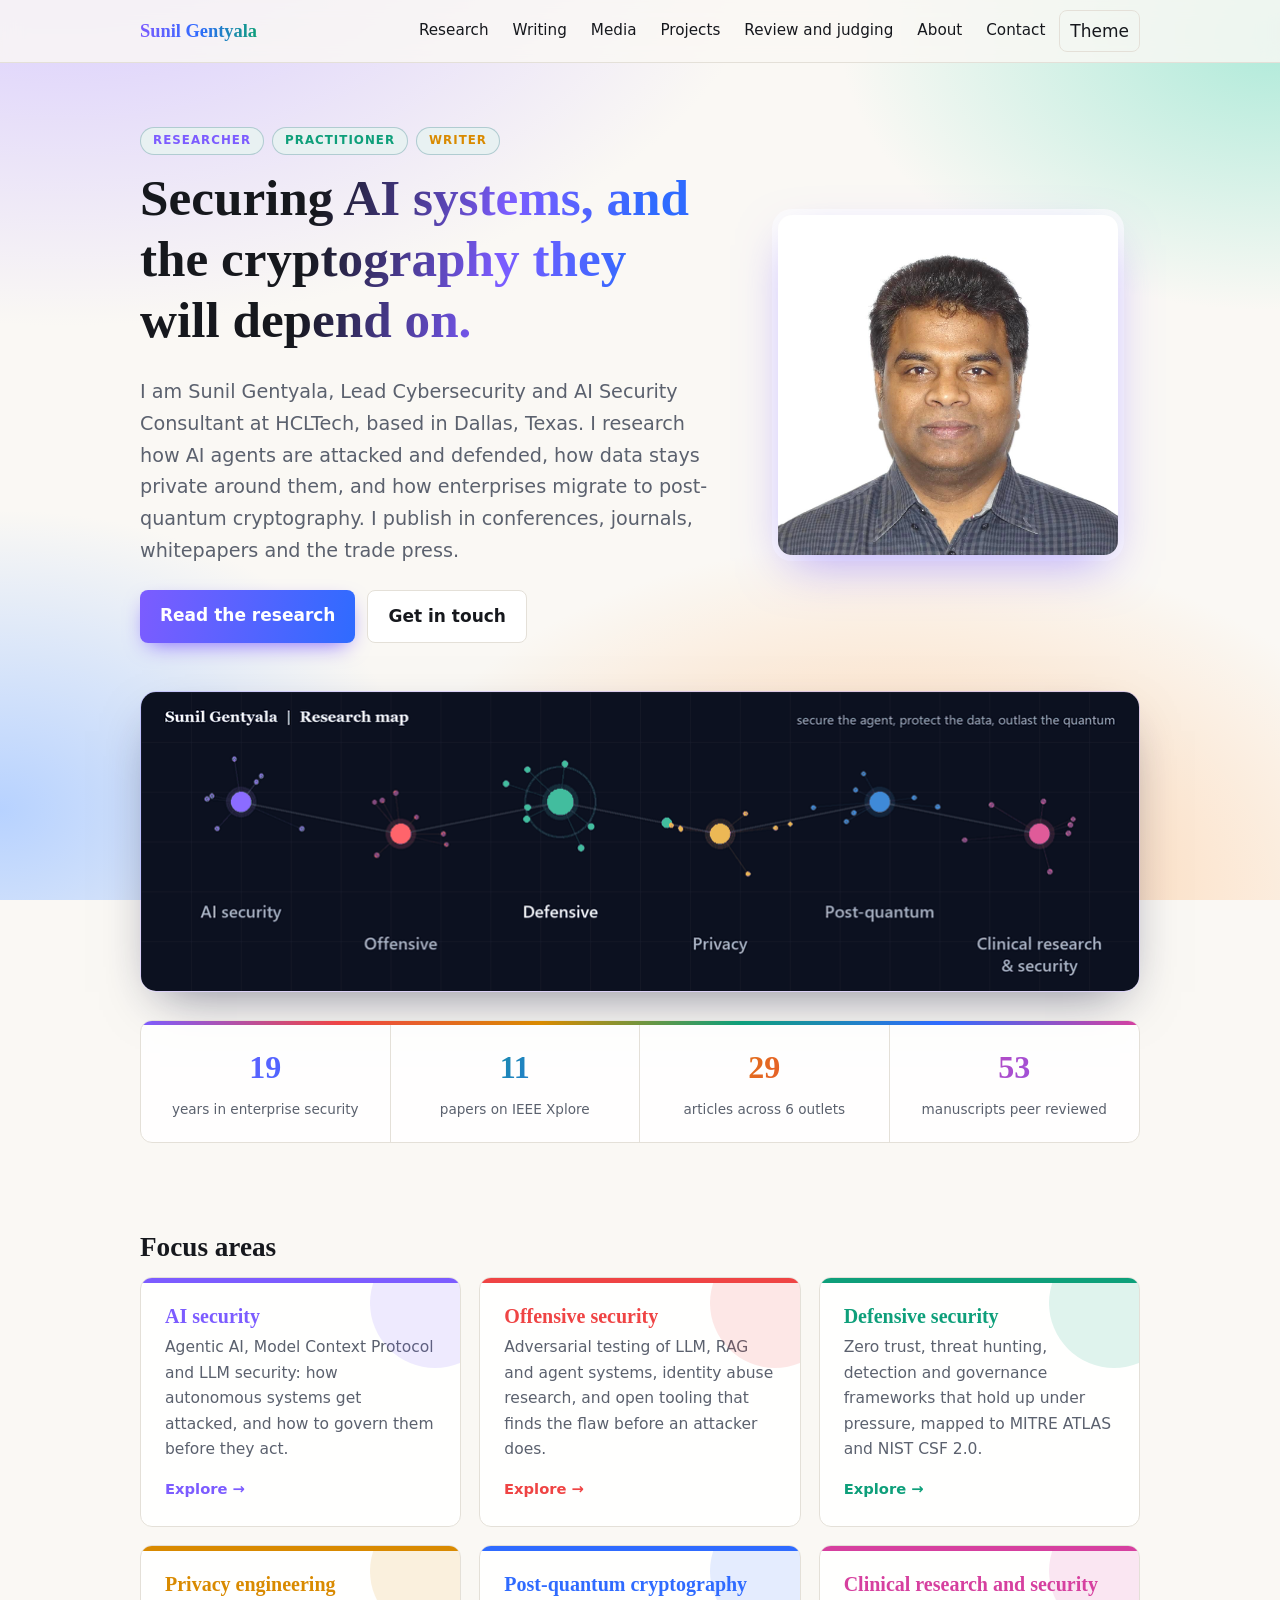
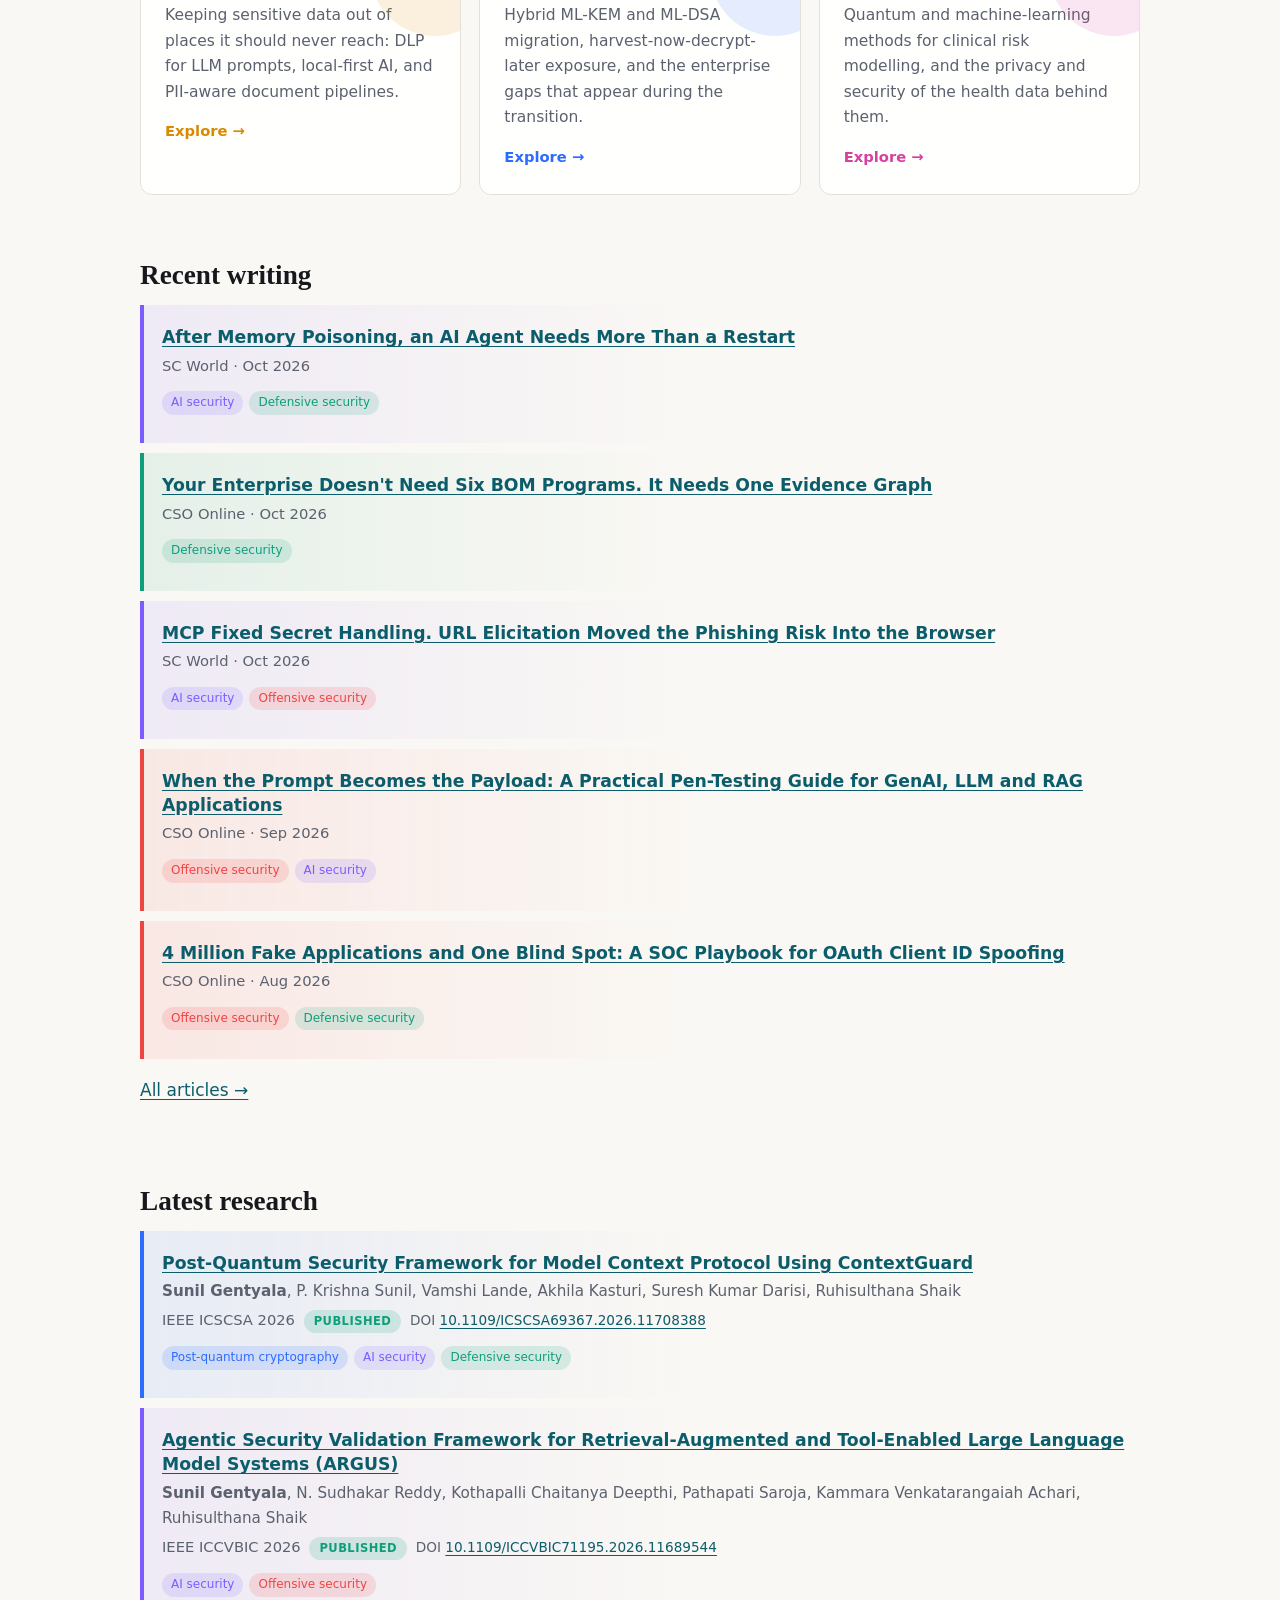
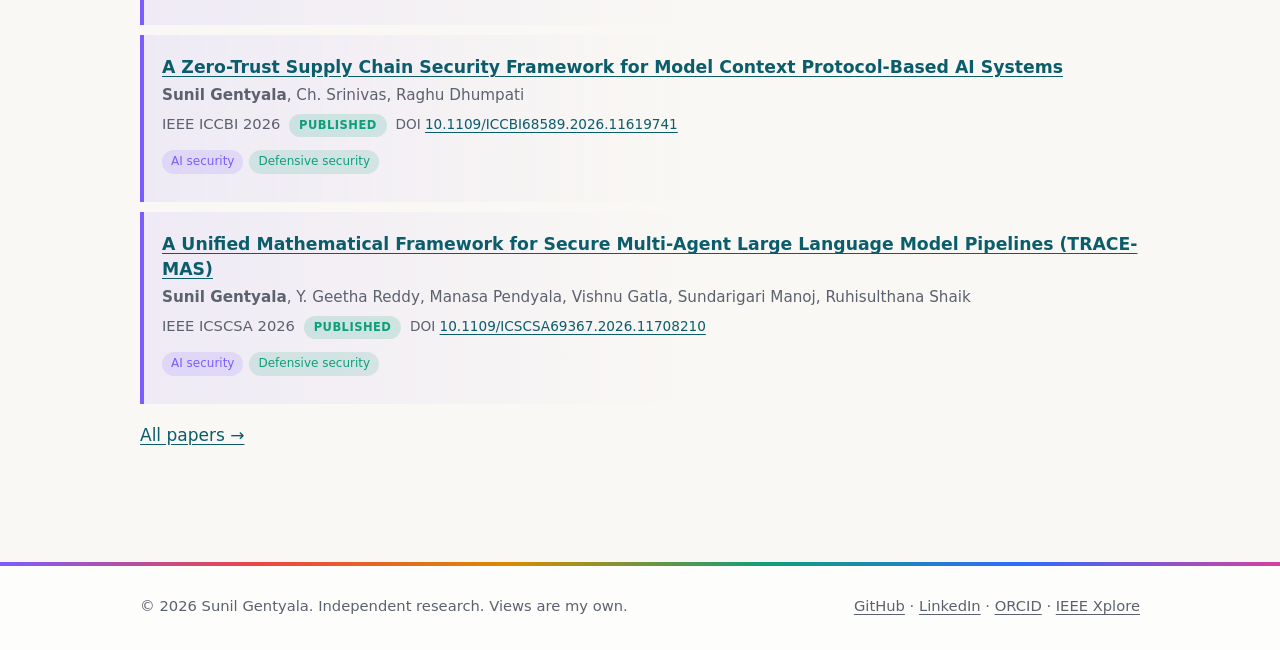
==== index.html @ 2431f979 "Add SC World memory poisoning article and CyberSecurity Institute citation" ====
<!doctype html>
<html lang="en"><head><meta charset="utf-8"><meta name="viewport" content="width=device-width,initial-scale=1">
<title>Sunil Gentyala | AI security, post-quantum cryptography, privacy engineering</title><meta name="description" content="Sunil Gentyala: AI security, offensive and defensive security, privacy engineering, post-quantum cryptography and clinical research security. Papers, whitepapers and articles.">
<link rel="canonical" href="https://sunilgentyala.com/">
<meta property="og:title" content="Sunil Gentyala | AI security, post-quantum cryptography, privacy engineering"><meta property="og:description" content="Sunil Gentyala: AI security, offensive and defensive security, privacy engineering, post-quantum cryptography and clinical research security. Papers, whitepapers and articles."><meta property="og:type" content="website"><meta property="og:url" content="https://sunilgentyala.com/"><meta property="og:image" content="https://sunilgentyala.com/assets/profile.jpg">
<link rel="icon" href="assets/favicon.ico"><link rel="icon" type="image/png" sizes="32x32" href="assets/favicon-32x32.png"><link rel="apple-touch-icon" href="assets/apple-touch-icon.png">
<link rel="stylesheet" href="assets/site.css?v=439e829a"><script type="application/ld+json">{"@context": "https://schema.org", "@type": "Person", "name": "Sunil Gentyala", "url": "https://sunilgentyala.com", "jobTitle": "Lead Cybersecurity and AI Security Consultant", "worksFor": {"@type": "Organization", "name": "HCLTech"}, "sameAs": ["https://github.com/sunilgentyala", "https://www.linkedin.com/in/sunil-gentyala/", "https://orcid.org/0009-0005-2642-3479", "https://ieeexplore.ieee.org/author/445793536496057"], "knowsAbout": ["AI security", "Offensive security", "Defensive security", "Privacy engineering", "Post-quantum cryptography", "Clinical research and security"]}</script></head>
<body><a class="skip" href="#main">Skip to content</a>
<header class="site"><div class="wrap"><a class="brand" href="index.html">Sunil Gentyala</a>
<nav aria-label="Primary"><ul><li><a href="research.html">Research</a></li><li><a href="writing.html">Writing</a></li><li><a href="media.html">Media</a></li><li><a href="projects.html">Projects</a></li><li><a href="service.html">Review and judging</a></li><li><a href="about.html">About</a></li><li><a href="contact.html">Contact</a></li><li><button id="theme" class="theme" aria-label="Toggle dark mode">Theme</button></li></ul></nav></div></header>
<main id="main"><section class="hero"><div class="wrap"><div>
<p class="eyebrow"><span>Researcher</span><span>Practitioner</span><span>Writer</span></p>
<h1>Securing AI systems, and the cryptography they will depend on.</h1>
<p class="lead">I am Sunil Gentyala, Lead Cybersecurity and AI Security Consultant at HCLTech, based in Dallas, Texas. I research how AI agents are attacked and defended, how data stays private around them, and how enterprises migrate to post-quantum cryptography. I publish in conferences, journals, whitepapers and the trade press.</p>
<div class="btns"><a class="btn" href="research.html">Read the research</a><a class="btn alt" href="contact.html">Get in touch</a></div>
</div><img src="assets/profile.jpg" alt="Portrait of Sunil Gentyala" width="340" height="340"></div></section>
<div class="wrap"><figure class="banner"><img src="assets/network.gif?v=320735b2" alt="Animated map of six focus areas: AI security, offensive, defensive, privacy, post-quantum and clinical" width="1000" height="300"></figure><div class="stats">
<div><b>19</b><span>years in enterprise security</span></div>
<div><b>11</b><span>papers on IEEE Xplore</span></div>
<div><b>29</b><span>articles across 6 outlets</span></div>
<div><b>53</b><span>manuscripts peer reviewed</span></div></div>
<section class="block"><h2>Focus areas</h2><ul class="grid"><li><a class="area a-ai" href="ai-security.html"><h3>AI security</h3><p>Agentic AI, Model Context Protocol and LLM security: how autonomous systems get attacked, and how to govern them before they act.</p><span class="more">Explore &rarr;</span></a></li><li><a class="area a-off" href="offensive-security.html"><h3>Offensive security</h3><p>Adversarial testing of LLM, RAG and agent systems, identity abuse research, and open tooling that finds the flaw before an attacker does.</p><span class="more">Explore &rarr;</span></a></li><li><a class="area a-def" href="defensive-security.html"><h3>Defensive security</h3><p>Zero trust, threat hunting, detection and governance frameworks that hold up under pressure, mapped to MITRE ATLAS and NIST CSF 2.0.</p><span class="more">Explore &rarr;</span></a></li><li><a class="area a-priv" href="privacy-engineering.html"><h3>Privacy engineering</h3><p>Keeping sensitive data out of places it should never reach: DLP for LLM prompts, local-first AI, and PII-aware document pipelines.</p><span class="more">Explore &rarr;</span></a></li><li><a class="area a-pqc" href="post-quantum-cryptography.html"><h3>Post-quantum cryptography</h3><p>Hybrid ML-KEM and ML-DSA migration, harvest-now-decrypt-later exposure, and the enterprise gaps that appear during the transition.</p><span class="more">Explore &rarr;</span></a></li><li><a class="area a-clin" href="clinical-research.html"><h3>Clinical research and security</h3><p>Quantum and machine-learning methods for clinical risk modelling, and the privacy and security of the health data behind them.</p><span class="more">Explore &rarr;</span></a></li></ul></section>
<section class="block"><h2>Recent writing</h2><ul class="list"><li class="item c-ai" data-areas="ai def"><h3><a href="https://www.scworld.com/perspective/after-memory-poisoning-an-ai-agent-needs-more-than-a-restart" rel="noopener">After Memory Poisoning, an AI Agent Needs More Than a Restart</a></h3><p class="meta">SC World &middot; Oct 2026</p><p class="tags"><span class="tag t-ai">AI security</span><span class="tag t-def">Defensive security</span></p></li><li class="item c-def" data-areas="def"><h3><a href="https://www.csoonline.com/article/4231283/your-enterprise-doesnt-need-six-bom-programs-it-needs-one-evidence-graph.html" rel="noopener">Your Enterprise Doesn&#x27;t Need Six BOM Programs. It Needs One Evidence Graph</a></h3><p class="meta">CSO Online &middot; Oct 2026</p><p class="tags"><span class="tag t-def">Defensive security</span></p></li><li class="item c-ai" data-areas="ai off"><h3><a href="https://www.scworld.com/perspective/mcp-fixed-secret-handling-url-elicitation-moved-the-phishing-risk-into-the-browser" rel="noopener">MCP Fixed Secret Handling. URL Elicitation Moved the Phishing Risk Into the Browser</a></h3><p class="meta">SC World &middot; Oct 2026</p><p class="tags"><span class="tag t-ai">AI security</span><span class="tag t-off">Offensive security</span></p></li><li class="item c-off" data-areas="off ai"><h3><a href="https://www.csoonline.com/article/4219801/when-the-prompt-becomes-the-payload-a-practical-pen-testing-guide-for-genai-llm-and-rag-applications.html" rel="noopener">When the Prompt Becomes the Payload: A Practical Pen-Testing Guide for GenAI, LLM and RAG Applications</a></h3><p class="meta">CSO Online &middot; Sep 2026</p><p class="tags"><span class="tag t-off">Offensive security</span><span class="tag t-ai">AI security</span></p></li><li class="item c-off" data-areas="off def"><h3><a href="https://www.csoonline.com/article/4206750/4-million-fake-applications-and-one-blind-spot-a-soc-playbook-for-oauth-client-id-spoofing.html" rel="noopener">4 Million Fake Applications and One Blind Spot: A SOC Playbook for OAuth Client ID Spoofing</a></h3><p class="meta">CSO Online &middot; Aug 2026</p><p class="tags"><span class="tag t-off">Offensive security</span><span class="tag t-def">Defensive security</span></p></li></ul><p><a href="writing.html">All articles &rarr;</a></p></section>
<section class="block"><h2>Latest research</h2><ul class="list"><li class="item c-pqc" data-areas="pqc ai def"><h3><a href="https://ieeexplore.ieee.org/document/11708388" rel="noopener">Post-Quantum Security Framework for Model Context Protocol Using ContextGuard</a></h3><p class="au"><strong>Sunil Gentyala</strong>, P. Krishna Sunil, Vamshi Lande, Akhila Kasturi, Suresh Kumar Darisi, Ruhisulthana Shaik</p><p class="meta">IEEE ICSCSA 2026 <span class="pill ok">Published</span> <span class="doi">DOI <a href="https://doi.org/10.1109/ICSCSA69367.2026.11708388" rel="noopener">10.1109/ICSCSA69367.2026.11708388</a></span></p><p class="tags"><span class="tag t-pqc">Post-quantum cryptography</span><span class="tag t-ai">AI security</span><span class="tag t-def">Defensive security</span></p></li><li class="item c-ai" data-areas="ai off"><h3><a href="https://ieeexplore.ieee.org/document/11689544" rel="noopener">Agentic Security Validation Framework for Retrieval-Augmented and Tool-Enabled Large Language Model Systems (ARGUS)</a></h3><p class="au"><strong>Sunil Gentyala</strong>, N. Sudhakar Reddy, Kothapalli Chaitanya Deepthi, Pathapati Saroja, Kammara Venkatarangaiah Achari, Ruhisulthana Shaik</p><p class="meta">IEEE ICCVBIC 2026 <span class="pill ok">Published</span> <span class="doi">DOI <a href="https://doi.org/10.1109/ICCVBIC71195.2026.11689544" rel="noopener">10.1109/ICCVBIC71195.2026.11689544</a></span></p><p class="tags"><span class="tag t-ai">AI security</span><span class="tag t-off">Offensive security</span></p></li><li class="item c-ai" data-areas="ai def"><h3><a href="https://ieeexplore.ieee.org/document/11619741" rel="noopener">A Zero-Trust Supply Chain Security Framework for Model Context Protocol-Based AI Systems</a></h3><p class="au"><strong>Sunil Gentyala</strong>, Ch. Srinivas, Raghu Dhumpati</p><p class="meta">IEEE ICCBI 2026 <span class="pill ok">Published</span> <span class="doi">DOI <a href="https://doi.org/10.1109/ICCBI68589.2026.11619741" rel="noopener">10.1109/ICCBI68589.2026.11619741</a></span></p><p class="tags"><span class="tag t-ai">AI security</span><span class="tag t-def">Defensive security</span></p></li><li class="item c-ai" data-areas="ai def"><h3><a href="https://ieeexplore.ieee.org/document/11708210" rel="noopener">A Unified Mathematical Framework for Secure Multi-Agent Large Language Model Pipelines (TRACE-MAS)</a></h3><p class="au"><strong>Sunil Gentyala</strong>, Y. Geetha Reddy, Manasa Pendyala, Vishnu Gatla, Sundarigari Manoj, Ruhisulthana Shaik</p><p class="meta">IEEE ICSCSA 2026 <span class="pill ok">Published</span> <span class="doi">DOI <a href="https://doi.org/10.1109/ICSCSA69367.2026.11708210" rel="noopener">10.1109/ICSCSA69367.2026.11708210</a></span></p><p class="tags"><span class="tag t-ai">AI security</span><span class="tag t-def">Defensive security</span></p></li></ul><p><a href="research.html">All papers &rarr;</a></p></section>
</div></main>
<footer class="site"><div class="wrap"><span>&copy; 2026 Sunil Gentyala. Independent research. Views are my own.</span>
<span><a href="https://github.com/sunilgentyala" rel="noopener">GitHub</a> &middot; <a href="https://www.linkedin.com/in/sunil-gentyala/" rel="noopener">LinkedIn</a> &middot; <a href="https://orcid.org/0009-0005-2642-3479" rel="noopener">ORCID</a> &middot; <a href="https://ieeexplore.ieee.org/author/445793536496057" rel="noopener">IEEE Xplore</a></span></div></footer>
<script src="assets/site.js?v=439e829a"></script></body></html>
---- assets/site.css ----
:root{--bg:#faf8f4;--surface:#fff;--ink:#16181d;--mute:#5b616e;--line:#e4e0d8;--acc:#0b5d6b;--acc2:#e8f1f2;--ok:#1d6b3c;--okbg:#e6f3ea}
@media (prefers-color-scheme:dark){:root:not([data-theme=light]){--bg:#101316;--surface:#171b20;--ink:#ecebe7;--mute:#9aa1ad;--line:#2a3038;--acc:#6cc3d1;--acc2:#16282c;--ok:#7fd3a0;--okbg:#14261c}}
:root[data-theme=dark]{--bg:#101316;--surface:#171b20;--ink:#ecebe7;--mute:#9aa1ad;--line:#2a3038;--acc:#6cc3d1;--acc2:#16282c;--ok:#7fd3a0;--okbg:#14261c}
*{box-sizing:border-box}html{scroll-behavior:smooth}
body{margin:0;background:var(--bg);color:var(--ink);font:17px/1.65 system-ui,-apple-system,"Segoe UI",Roboto,sans-serif}
a{color:var(--acc);text-underline-offset:3px}a:hover{text-decoration-thickness:2px}
h1,h2,h3{font-family:Georgia,"Times New Roman",serif;line-height:1.2;margin:0 0 .5em;font-weight:600}
h1{font-size:clamp(2rem,5vw,3.2rem)}h2{font-size:1.7rem}h3{font-size:1.08rem;font-family:inherit;font-weight:600;line-height:1.4;margin-bottom:.25em}
.wrap{max-width:1040px;margin:0 auto;padding:0 20px}
.skip{position:absolute;left:-999px}.skip:focus{left:10px;top:10px;background:var(--surface);padding:8px;z-index:9}
header.site{border-bottom:1px solid var(--line);background:var(--bg);position:sticky;top:0;z-index:5}
header.site .wrap{display:flex;align-items:center;justify-content:space-between;gap:16px;min-height:62px;flex-wrap:wrap}
.brand{font-family:Georgia,serif;font-weight:700;font-size:1.15rem;color:var(--ink);text-decoration:none}
nav ul{display:flex;gap:4px;list-style:none;margin:0;padding:0;flex-wrap:wrap}
nav a{display:block;padding:8px 10px;color:var(--ink);text-decoration:none;border-radius:6px;font-size:.95rem}
nav a:hover,nav a[aria-current]{background:var(--acc2);color:var(--acc)}
.hero{padding:64px 0 40px}
.hero .wrap{display:grid;grid-template-columns:1.5fr 1fr;gap:40px;align-items:center}
.eyebrow{color:var(--acc);font-weight:600;letter-spacing:.08em;text-transform:uppercase;font-size:.8rem;margin:0 0 12px}
.lead{font-size:1.2rem;color:var(--mute);max-width:36em}
.hero img{width:100%;max-width:340px;justify-self:center;border-radius:14px;aspect-ratio:1;object-fit:cover;border:1px solid var(--line)}
.btns{display:flex;gap:12px;flex-wrap:wrap;margin-top:24px}
.btn{display:inline-block;padding:11px 20px;border-radius:8px;background:var(--acc);color:var(--bg);text-decoration:none;font-weight:600}
.btn.alt{background:transparent;color:var(--acc);border:1px solid var(--acc)}
.stats{display:grid;grid-template-columns:repeat(4,1fr);gap:0;border:1px solid var(--line);border-radius:12px;background:var(--surface);margin:8px 0 56px}
.stats div{padding:20px;text-align:center;border-right:1px solid var(--line)}.stats div:last-child{border:0}
.stats b{display:block;font-family:Georgia,serif;font-size:2rem;color:var(--acc)}.stats span{font-size:.85rem;color:var(--mute)}
section.block{padding:32px 0}
.grid{display:grid;grid-template-columns:repeat(auto-fill,minmax(290px,1fr));gap:18px;list-style:none;margin:0;padding:0}
.area{display:block;padding:24px;border:1px solid var(--line);border-radius:12px;background:var(--surface);text-decoration:none;color:var(--ink);transition:border-color .15s,transform .15s}
.area:hover{border-color:var(--acc);transform:translateY(-2px)}
.area h3{font-family:Georgia,serif;font-size:1.25rem;color:var(--acc)}.area p{margin:0;color:var(--mute);font-size:.97rem}
.area .more{display:inline-block;margin-top:14px;color:var(--acc);font-weight:600;font-size:.92rem}
.page-head{padding:48px 0 16px}.page-head p{color:var(--mute);max-width:42em;font-size:1.1rem;margin:0}
ul.list{list-style:none;padding:0;margin:0}
.item{padding:20px 0;border-bottom:1px solid var(--line)}
.card{padding:20px;border:1px solid var(--line);border-radius:12px;background:var(--surface)}
.grid .card{border-bottom:1px solid var(--line)}
.item p{margin:.25em 0}.au{color:var(--mute);font-size:.95rem}.meta{font-size:.92rem;color:var(--mute)}
.doi{font-size:.85rem}.tags{margin-top:8px!important}
.tag{display:inline-block;font-size:.75rem;padding:2px 9px;border-radius:99px;background:var(--acc2);color:var(--acc);margin:0 6px 4px 0}
.pill{display:inline-block;font-size:.72rem;font-weight:600;padding:1px 9px;border-radius:99px;border:1px solid var(--line);color:var(--mute);margin:0 4px;text-transform:uppercase;letter-spacing:.04em}
.pill.ok{color:var(--ok);background:var(--okbg);border-color:transparent}
.filters{display:flex;flex-wrap:wrap;gap:8px;align-items:center;margin:20px 0 4px}
.chip{font:inherit;font-size:.88rem;padding:6px 14px;border-radius:99px;border:1px solid var(--line);background:var(--surface);color:var(--ink);cursor:pointer}
.chip.on{background:var(--acc);color:var(--bg);border-color:var(--acc)}
.search{font:inherit;font-size:.9rem;padding:7px 12px;border:1px solid var(--line);border-radius:8px;background:var(--surface);color:var(--ink);margin-left:auto;min-width:150px}
.count{color:var(--mute);font-size:.9rem;margin:10px 0}
.cols{display:grid;grid-template-columns:1fr 1fr;gap:48px}
.prose p{max-width:42em}.prose h2{margin-top:1.6em}
.creds{columns:2;gap:32px;padding-left:1.1em}.creds li{margin-bottom:.4em;break-inside:avoid}
footer.site{border-top:1px solid var(--line);margin-top:64px;padding:32px 0;color:var(--mute);font-size:.92rem}
footer.site .wrap{display:flex;justify-content:space-between;gap:16px;flex-wrap:wrap}
footer a{color:var(--mute)}
.theme{font:inherit;background:none;border:1px solid var(--line);color:var(--ink);border-radius:8px;padding:6px 10px;cursor:pointer}
.hidden{display:none!important}
.grid.certs{grid-template-columns:repeat(auto-fill,minmax(300px,1fr))}
.cert{display:block;border:1px solid var(--line);border-radius:12px;overflow:hidden;background:var(--surface);text-decoration:none;color:var(--ink);transition:transform .15s,box-shadow .15s}
.cert:hover{transform:translateY(-3px);box-shadow:0 16px 36px -18px var(--c-def)}
.cert img{display:block;width:100%;height:auto}
.cert span{display:block;padding:12px 14px;font-size:.88rem;color:var(--mute)}.cert b{display:block;color:var(--ink);font-size:.98rem;margin-bottom:2px}
:focus-visible{outline:3px solid var(--acc);outline-offset:2px}
@media (max-width:760px){.hero .wrap,.cols{grid-template-columns:1fr}.stats{grid-template-columns:1fr 1fr}.stats div:nth-child(2){border-right:0}.stats div{border-bottom:1px solid var(--line)}.creds{columns:1}.search{margin-left:0;width:100%}}
@media print{header.site,footer.site,.filters{display:none}}

:root{--c-ai:#7c5cff;--c-off:#ef4444;--c-def:#0e9f7a;--c-priv:#d98a00;--c-pqc:#2f6bff;--c-clin:#d6409f;--c-none:#64748b;
--bgfx:radial-gradient(1100px 640px at 5% -10%,#d4c6ff 0,transparent 65%),radial-gradient(800px 500px at 100% 4%,#aeead9 0,transparent 55%),radial-gradient(900px 600px at 70% 100%,#ffd0a6 0,transparent 60%),radial-gradient(700px 500px at 0% 90%,#b7d2ff 0,transparent 60%)}
@media (prefers-color-scheme:dark){:root:not([data-theme=light]){--bgfx:radial-gradient(900px 520px at 8% -8%,#2a1f5c 0,transparent 60%),radial-gradient(800px 500px at 100% 4%,#0d3a33 0,transparent 55%),radial-gradient(900px 600px at 70% 100%,#43260c 0,transparent 60%),radial-gradient(700px 500px at 0% 90%,#10264d 0,transparent 60%);--c-ai:#9b83ff;--c-off:#ff7b7b;--c-def:#34d3a6;--c-priv:#ffc14d;--c-pqc:#6b97ff;--c-clin:#f27cc4}}
:root[data-theme=dark]{--bgfx:radial-gradient(900px 520px at 8% -8%,#2a1f5c 0,transparent 60%),radial-gradient(800px 500px at 100% 4%,#0d3a33 0,transparent 55%),radial-gradient(900px 600px at 70% 100%,#43260c 0,transparent 60%),radial-gradient(700px 500px at 0% 90%,#10264d 0,transparent 60%);--c-ai:#9b83ff;--c-off:#ff7b7b;--c-def:#34d3a6;--c-priv:#ffc14d;--c-pqc:#6b97ff;--c-clin:#f27cc4}
body{background-color:var(--bg);background-image:var(--bgfx);background-attachment:fixed;background-repeat:no-repeat}
header.site{background:color-mix(in srgb,var(--bg) 82%,transparent);backdrop-filter:blur(10px);-webkit-backdrop-filter:blur(10px)}
.brand{background:linear-gradient(90deg,var(--c-ai),var(--c-pqc),var(--c-def));-webkit-background-clip:text;background-clip:text;color:transparent}
h1{background:linear-gradient(100deg,var(--ink) 30%,var(--c-ai) 62%,var(--c-pqc) 85%);-webkit-background-clip:text;background-clip:text;color:transparent}
.page-head h1{background:none;color:var(--ink)}
.eyebrow{display:flex;gap:8px;flex-wrap:wrap}
.eyebrow span{padding:3px 12px;border-radius:99px;font-size:.74rem;background:var(--acc2);border:1px solid color-mix(in srgb,var(--acc) 25%,transparent)}
.eyebrow span:nth-child(1){color:var(--c-ai)}.eyebrow span:nth-child(2){color:var(--c-def)}.eyebrow span:nth-child(3){color:var(--c-priv)}
.hero img{box-shadow:0 18px 50px -12px color-mix(in srgb,var(--c-ai) 55%,transparent),0 0 0 6px color-mix(in srgb,var(--surface) 70%,transparent);border:0}
.btn{background:linear-gradient(100deg,var(--c-ai),var(--c-pqc));color:#fff;box-shadow:0 8px 22px -8px var(--c-ai);transition:transform .15s}
.btn:hover{transform:translateY(-2px)}.btn.alt{background:var(--surface);color:var(--ink);border:1px solid var(--line);box-shadow:none}
.banner{margin:8px 0 28px;border-radius:16px;overflow:hidden;box-shadow:0 20px 50px -20px rgba(20,24,60,.55);border:1px solid color-mix(in srgb,var(--c-ai) 25%,transparent)}
.banner img{display:block;width:100%;height:auto}
.stats{background:color-mix(in srgb,var(--surface) 85%,transparent);backdrop-filter:blur(6px);overflow:hidden;position:relative}
.stats::before{content:"";position:absolute;inset:0 0 auto 0;height:4px;background:linear-gradient(90deg,var(--c-ai),var(--c-off),var(--c-priv),var(--c-def),var(--c-pqc),var(--c-clin))}
.stats b{background:linear-gradient(120deg,var(--c-ai),var(--c-pqc));-webkit-background-clip:text;background-clip:text;color:transparent}
.stats div:nth-child(2) b{background:linear-gradient(120deg,var(--c-def),var(--c-pqc));-webkit-background-clip:text;background-clip:text}
.stats div:nth-child(3) b{background:linear-gradient(120deg,var(--c-priv),var(--c-off));-webkit-background-clip:text;background-clip:text}
.stats div:nth-child(4) b{background:linear-gradient(120deg,var(--c-clin),var(--c-ai));-webkit-background-clip:text;background-clip:text}
.grid>li:not(.card){display:flex}.grid>li>.area{flex:1}
.grid>li.card{display:flex;flex-direction:column;gap:2px}.grid>li.card .tags{margin-top:auto!important;padding-top:6px}.grid>li.card p{margin:.2em 0}.grid>li.card h3{margin-bottom:.1em}
.area{position:relative;overflow:hidden;background:color-mix(in srgb,var(--surface) 88%,transparent);backdrop-filter:blur(6px)}
.area::before{content:"";position:absolute;inset:0 0 auto 0;height:5px;background:var(--ac)}
.area::after{content:"";position:absolute;right:-40px;top:-40px;width:130px;height:130px;border-radius:50%;background:var(--ac);opacity:.13;transition:transform .3s,opacity .3s}
.area:hover::after{transform:scale(1.6);opacity:.2}.area:hover{border-color:var(--ac);box-shadow:0 14px 34px -16px var(--ac)}
.area h3,.area .more{color:var(--ac)}
.a-ai{--ac:var(--c-ai)}.a-off{--ac:var(--c-off)}.a-def{--ac:var(--c-def)}.a-priv{--ac:var(--c-priv)}.a-pqc{--ac:var(--c-pqc)}.a-clin{--ac:var(--c-clin)}
.c-ai{--ac:var(--c-ai)}.c-off{--ac:var(--c-off)}.c-def{--ac:var(--c-def)}.c-priv{--ac:var(--c-priv)}.c-pqc{--ac:var(--c-pqc)}.c-clin{--ac:var(--c-clin)}.c-none{--ac:var(--c-none)}
li.item{padding-left:18px;border-left:4px solid var(--ac);margin:10px 0;border-bottom:0;border-radius:0 12px 12px 0;background:linear-gradient(90deg,color-mix(in srgb,var(--ac) 9%,transparent),transparent 55%);transition:transform .15s}
li.item:hover{transform:translateX(3px)}
.card.item{background:color-mix(in srgb,var(--surface) 90%,transparent);border:1px solid var(--line);border-left:4px solid var(--ac);border-radius:12px;padding:20px}
.tag{background:color-mix(in srgb,var(--tc,var(--acc)) 14%,transparent);color:var(--tc,var(--acc))}
.t-ai{--tc:var(--c-ai)}.t-off{--tc:var(--c-off)}.t-def{--tc:var(--c-def)}.t-priv{--tc:var(--c-priv)}.t-pqc{--tc:var(--c-pqc)}.t-clin{--tc:var(--c-clin)}
.chip{background:color-mix(in srgb,var(--surface) 85%,transparent)}
.chip.on{background:linear-gradient(100deg,var(--c-ai),var(--c-pqc));border-color:transparent;color:#fff}
.chip.f-ai.on{background:var(--c-ai)}.chip.f-off.on{background:var(--c-off)}.chip.f-def.on{background:var(--c-def)}.chip.f-priv.on{background:var(--c-priv)}.chip.f-pqc.on{background:var(--c-pqc)}.chip.f-clin.on{background:var(--c-clin)}
.chip.on{color:#fff}.chip:hover{border-color:var(--acc)}
.page-head{position:relative}.page-head::before{content:"";position:absolute;left:0;right:0;top:0;height:6px;background:var(--ac,linear-gradient(90deg,var(--c-ai),var(--c-off),var(--c-priv),var(--c-def),var(--c-pqc),var(--c-clin)))}
.page-head.c-ai,.page-head.c-off,.page-head.c-def,.page-head.c-priv,.page-head.c-pqc,.page-head.c-clin{background:linear-gradient(180deg,color-mix(in srgb,var(--ac) 14%,transparent),transparent)}
.page-head[class*=c-] h1{color:var(--ac)}
.pill.ok{background:color-mix(in srgb,var(--c-def) 16%,transparent);color:var(--c-def)}
footer.site{background:color-mix(in srgb,var(--surface) 70%,transparent);border-top:0;position:relative}
footer.site::before{content:"";position:absolute;inset:0 0 auto 0;height:4px;background:linear-gradient(90deg,var(--c-ai),var(--c-off),var(--c-priv),var(--c-def),var(--c-pqc),var(--c-clin))}
@media (prefers-reduced-motion:reduce){*{transition:none!important}}
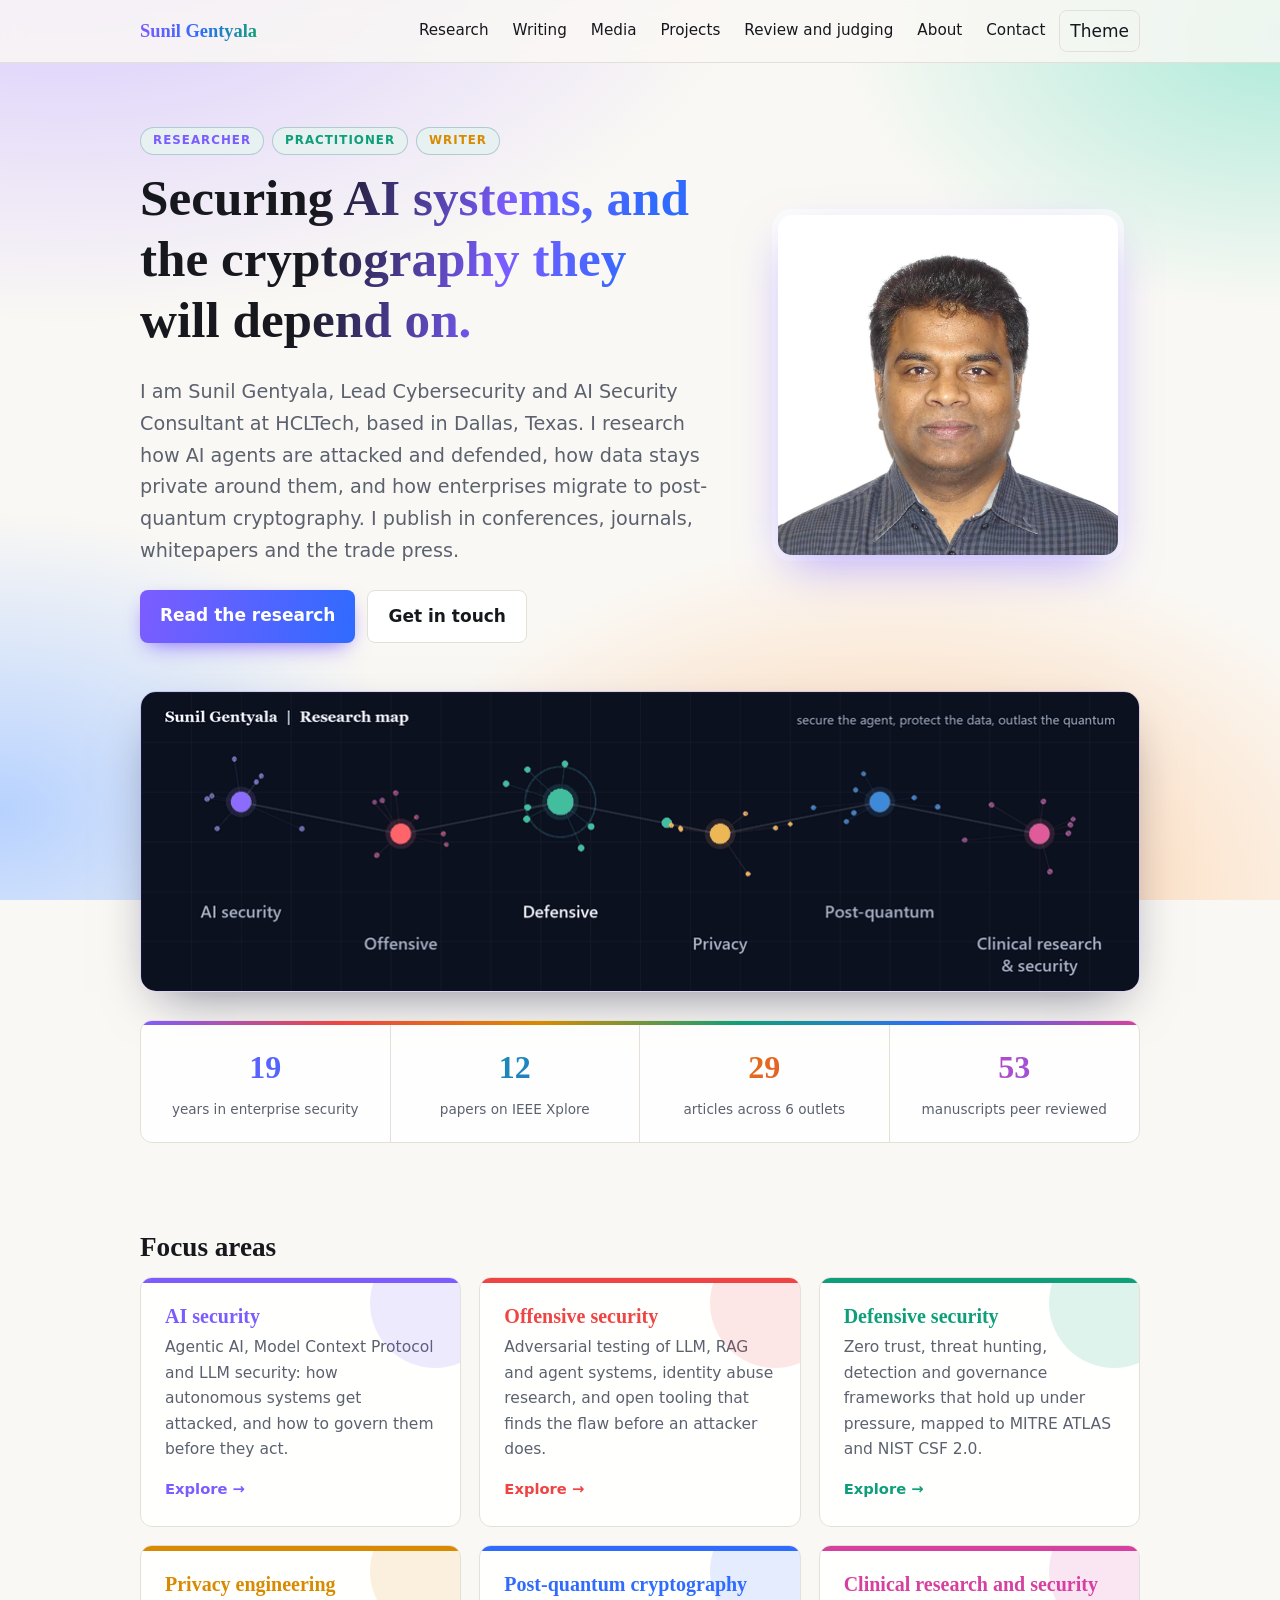
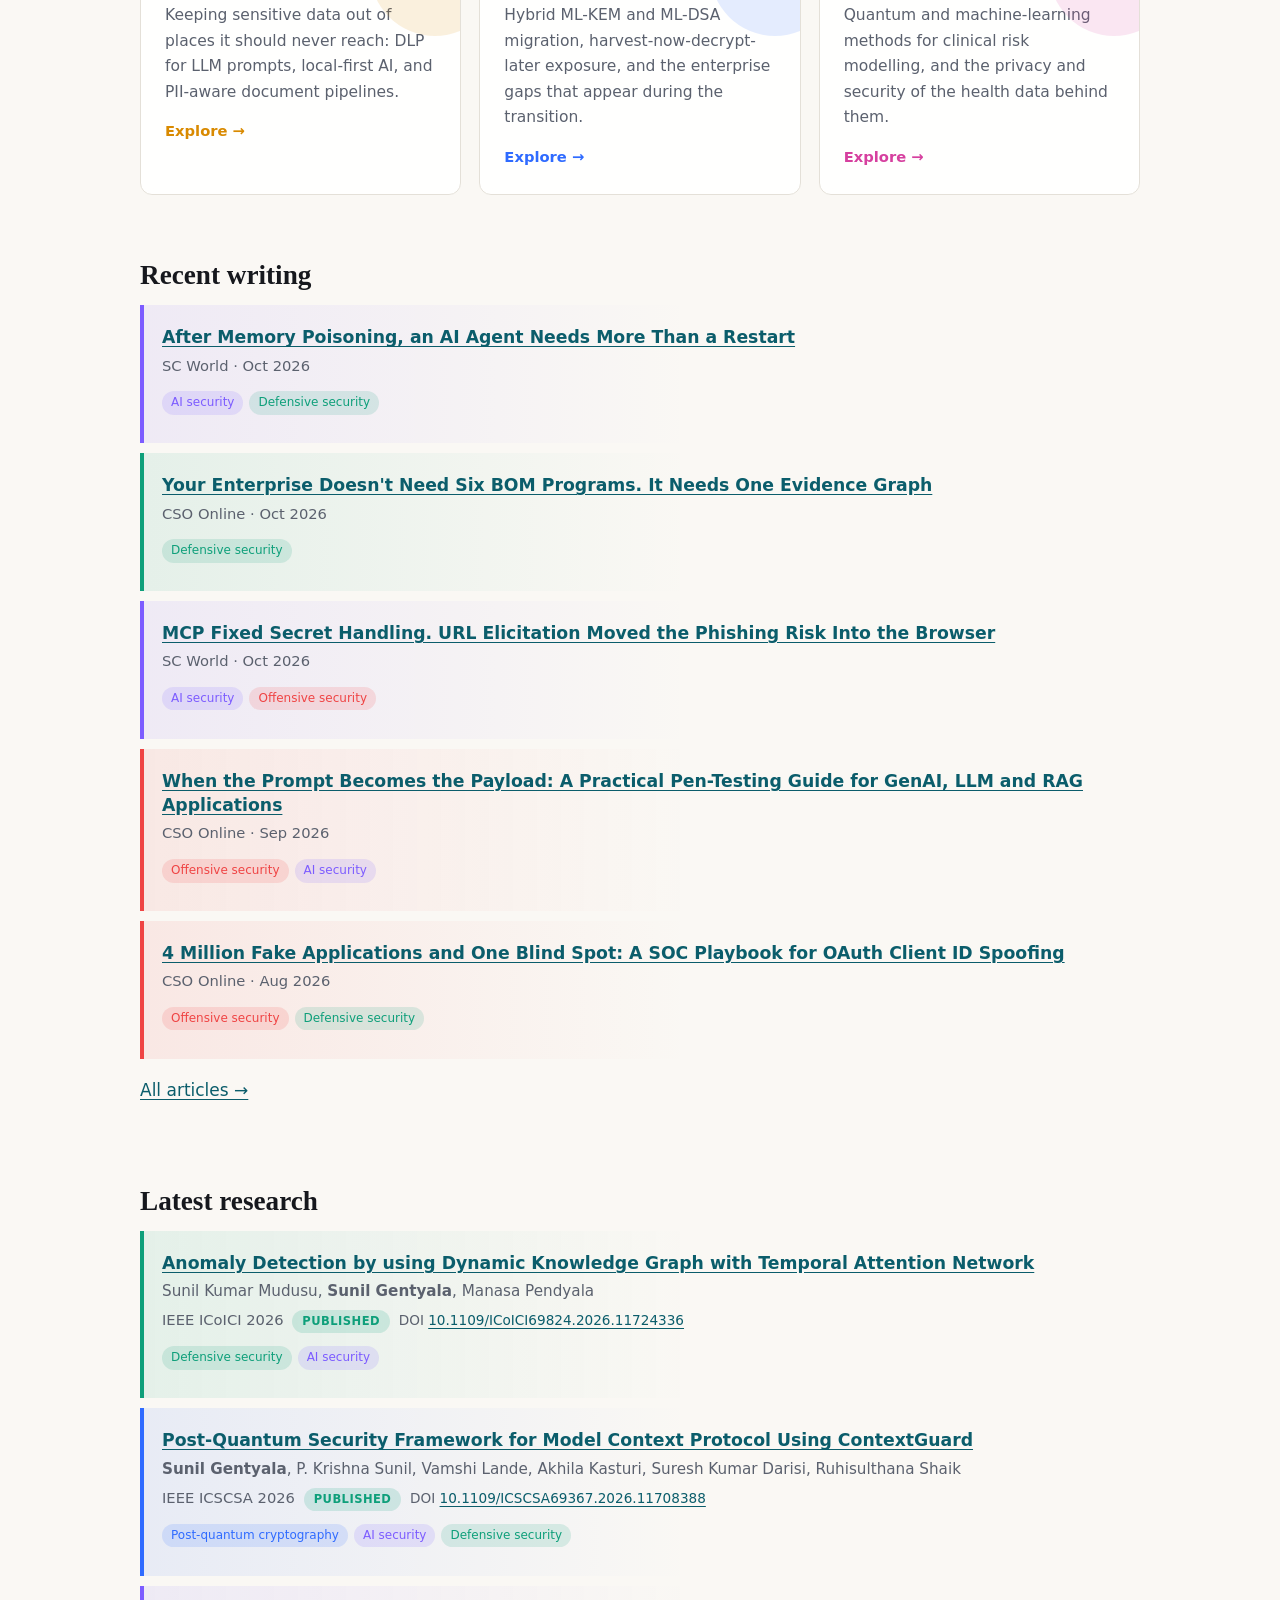
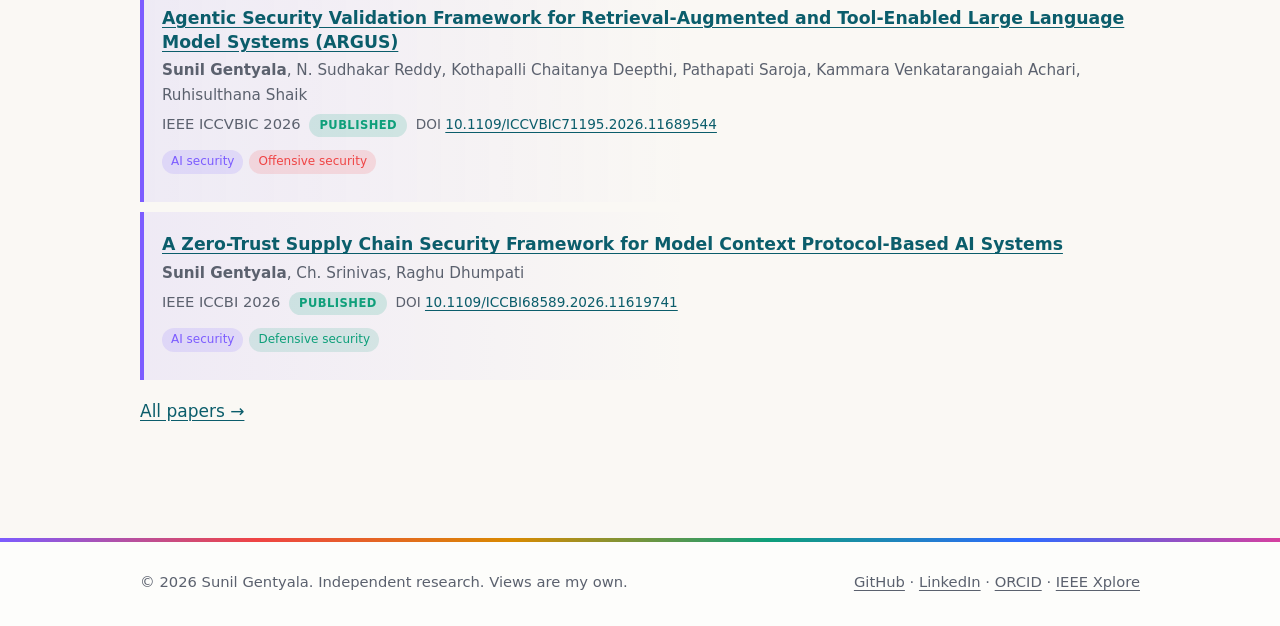
==== commit e6c16ba2: "Add DKG-TLAN IEEE ICoICI 2026 paper as published on Xplore" ====
--- a/index.html
+++ b/index.html
@@ -16,12 +16,12 @@
 </div><img src="assets/profile.jpg" alt="Portrait of Sunil Gentyala" width="340" height="340"></div></section>
 <div class="wrap"><figure class="banner"><img src="assets/network.gif?v=320735b2" alt="Animated map of six focus areas: AI security, offensive, defensive, privacy, post-quantum and clinical" width="1000" height="300"></figure><div class="stats">
 <div><b>19</b><span>years in enterprise security</span></div>
-<div><b>11</b><span>papers on IEEE Xplore</span></div>
+<div><b>12</b><span>papers on IEEE Xplore</span></div>
 <div><b>29</b><span>articles across 6 outlets</span></div>
 <div><b>53</b><span>manuscripts peer reviewed</span></div></div>
 <section class="block"><h2>Focus areas</h2><ul class="grid"><li><a class="area a-ai" href="ai-security.html"><h3>AI security</h3><p>Agentic AI, Model Context Protocol and LLM security: how autonomous systems get attacked, and how to govern them before they act.</p><span class="more">Explore &rarr;</span></a></li><li><a class="area a-off" href="offensive-security.html"><h3>Offensive security</h3><p>Adversarial testing of LLM, RAG and agent systems, identity abuse research, and open tooling that finds the flaw before an attacker does.</p><span class="more">Explore &rarr;</span></a></li><li><a class="area a-def" href="defensive-security.html"><h3>Defensive security</h3><p>Zero trust, threat hunting, detection and governance frameworks that hold up under pressure, mapped to MITRE ATLAS and NIST CSF 2.0.</p><span class="more">Explore &rarr;</span></a></li><li><a class="area a-priv" href="privacy-engineering.html"><h3>Privacy engineering</h3><p>Keeping sensitive data out of places it should never reach: DLP for LLM prompts, local-first AI, and PII-aware document pipelines.</p><span class="more">Explore &rarr;</span></a></li><li><a class="area a-pqc" href="post-quantum-cryptography.html"><h3>Post-quantum cryptography</h3><p>Hybrid ML-KEM and ML-DSA migration, harvest-now-decrypt-later exposure, and the enterprise gaps that appear during the transition.</p><span class="more">Explore &rarr;</span></a></li><li><a class="area a-clin" href="clinical-research.html"><h3>Clinical research and security</h3><p>Quantum and machine-learning methods for clinical risk modelling, and the privacy and security of the health data behind them.</p><span class="more">Explore &rarr;</span></a></li></ul></section>
 <section class="block"><h2>Recent writing</h2><ul class="list"><li class="item c-ai" data-areas="ai def"><h3><a href="https://www.scworld.com/perspective/after-memory-poisoning-an-ai-agent-needs-more-than-a-restart" rel="noopener">After Memory Poisoning, an AI Agent Needs More Than a Restart</a></h3><p class="meta">SC World &middot; Oct 2026</p><p class="tags"><span class="tag t-ai">AI security</span><span class="tag t-def">Defensive security</span></p></li><li class="item c-def" data-areas="def"><h3><a href="https://www.csoonline.com/article/4231283/your-enterprise-doesnt-need-six-bom-programs-it-needs-one-evidence-graph.html" rel="noopener">Your Enterprise Doesn&#x27;t Need Six BOM Programs. It Needs One Evidence Graph</a></h3><p class="meta">CSO Online &middot; Oct 2026</p><p class="tags"><span class="tag t-def">Defensive security</span></p></li><li class="item c-ai" data-areas="ai off"><h3><a href="https://www.scworld.com/perspective/mcp-fixed-secret-handling-url-elicitation-moved-the-phishing-risk-into-the-browser" rel="noopener">MCP Fixed Secret Handling. URL Elicitation Moved the Phishing Risk Into the Browser</a></h3><p class="meta">SC World &middot; Oct 2026</p><p class="tags"><span class="tag t-ai">AI security</span><span class="tag t-off">Offensive security</span></p></li><li class="item c-off" data-areas="off ai"><h3><a href="https://www.csoonline.com/article/4219801/when-the-prompt-becomes-the-payload-a-practical-pen-testing-guide-for-genai-llm-and-rag-applications.html" rel="noopener">When the Prompt Becomes the Payload: A Practical Pen-Testing Guide for GenAI, LLM and RAG Applications</a></h3><p class="meta">CSO Online &middot; Sep 2026</p><p class="tags"><span class="tag t-off">Offensive security</span><span class="tag t-ai">AI security</span></p></li><li class="item c-off" data-areas="off def"><h3><a href="https://www.csoonline.com/article/4206750/4-million-fake-applications-and-one-blind-spot-a-soc-playbook-for-oauth-client-id-spoofing.html" rel="noopener">4 Million Fake Applications and One Blind Spot: A SOC Playbook for OAuth Client ID Spoofing</a></h3><p class="meta">CSO Online &middot; Aug 2026</p><p class="tags"><span class="tag t-off">Offensive security</span><span class="tag t-def">Defensive security</span></p></li></ul><p><a href="writing.html">All articles &rarr;</a></p></section>
-<section class="block"><h2>Latest research</h2><ul class="list"><li class="item c-pqc" data-areas="pqc ai def"><h3><a href="https://ieeexplore.ieee.org/document/11708388" rel="noopener">Post-Quantum Security Framework for Model Context Protocol Using ContextGuard</a></h3><p class="au"><strong>Sunil Gentyala</strong>, P. Krishna Sunil, Vamshi Lande, Akhila Kasturi, Suresh Kumar Darisi, Ruhisulthana Shaik</p><p class="meta">IEEE ICSCSA 2026 <span class="pill ok">Published</span> <span class="doi">DOI <a href="https://doi.org/10.1109/ICSCSA69367.2026.11708388" rel="noopener">10.1109/ICSCSA69367.2026.11708388</a></span></p><p class="tags"><span class="tag t-pqc">Post-quantum cryptography</span><span class="tag t-ai">AI security</span><span class="tag t-def">Defensive security</span></p></li><li class="item c-ai" data-areas="ai off"><h3><a href="https://ieeexplore.ieee.org/document/11689544" rel="noopener">Agentic Security Validation Framework for Retrieval-Augmented and Tool-Enabled Large Language Model Systems (ARGUS)</a></h3><p class="au"><strong>Sunil Gentyala</strong>, N. Sudhakar Reddy, Kothapalli Chaitanya Deepthi, Pathapati Saroja, Kammara Venkatarangaiah Achari, Ruhisulthana Shaik</p><p class="meta">IEEE ICCVBIC 2026 <span class="pill ok">Published</span> <span class="doi">DOI <a href="https://doi.org/10.1109/ICCVBIC71195.2026.11689544" rel="noopener">10.1109/ICCVBIC71195.2026.11689544</a></span></p><p class="tags"><span class="tag t-ai">AI security</span><span class="tag t-off">Offensive security</span></p></li><li class="item c-ai" data-areas="ai def"><h3><a href="https://ieeexplore.ieee.org/document/11619741" rel="noopener">A Zero-Trust Supply Chain Security Framework for Model Context Protocol-Based AI Systems</a></h3><p class="au"><strong>Sunil Gentyala</strong>, Ch. Srinivas, Raghu Dhumpati</p><p class="meta">IEEE ICCBI 2026 <span class="pill ok">Published</span> <span class="doi">DOI <a href="https://doi.org/10.1109/ICCBI68589.2026.11619741" rel="noopener">10.1109/ICCBI68589.2026.11619741</a></span></p><p class="tags"><span class="tag t-ai">AI security</span><span class="tag t-def">Defensive security</span></p></li><li class="item c-ai" data-areas="ai def"><h3><a href="https://ieeexplore.ieee.org/document/11708210" rel="noopener">A Unified Mathematical Framework for Secure Multi-Agent Large Language Model Pipelines (TRACE-MAS)</a></h3><p class="au"><strong>Sunil Gentyala</strong>, Y. Geetha Reddy, Manasa Pendyala, Vishnu Gatla, Sundarigari Manoj, Ruhisulthana Shaik</p><p class="meta">IEEE ICSCSA 2026 <span class="pill ok">Published</span> <span class="doi">DOI <a href="https://doi.org/10.1109/ICSCSA69367.2026.11708210" rel="noopener">10.1109/ICSCSA69367.2026.11708210</a></span></p><p class="tags"><span class="tag t-ai">AI security</span><span class="tag t-def">Defensive security</span></p></li></ul><p><a href="research.html">All papers &rarr;</a></p></section>
+<section class="block"><h2>Latest research</h2><ul class="list"><li class="item c-def" data-areas="def ai"><h3><a href="https://ieeexplore.ieee.org/document/11724336" rel="noopener">Anomaly Detection by using Dynamic Knowledge Graph with Temporal Attention Network</a></h3><p class="au">Sunil Kumar Mudusu, <strong>Sunil Gentyala</strong>, Manasa Pendyala</p><p class="meta">IEEE ICoICI 2026 <span class="pill ok">Published</span> <span class="doi">DOI <a href="https://doi.org/10.1109/ICoICI69824.2026.11724336" rel="noopener">10.1109/ICoICI69824.2026.11724336</a></span></p><p class="tags"><span class="tag t-def">Defensive security</span><span class="tag t-ai">AI security</span></p></li><li class="item c-pqc" data-areas="pqc ai def"><h3><a href="https://ieeexplore.ieee.org/document/11708388" rel="noopener">Post-Quantum Security Framework for Model Context Protocol Using ContextGuard</a></h3><p class="au"><strong>Sunil Gentyala</strong>, P. Krishna Sunil, Vamshi Lande, Akhila Kasturi, Suresh Kumar Darisi, Ruhisulthana Shaik</p><p class="meta">IEEE ICSCSA 2026 <span class="pill ok">Published</span> <span class="doi">DOI <a href="https://doi.org/10.1109/ICSCSA69367.2026.11708388" rel="noopener">10.1109/ICSCSA69367.2026.11708388</a></span></p><p class="tags"><span class="tag t-pqc">Post-quantum cryptography</span><span class="tag t-ai">AI security</span><span class="tag t-def">Defensive security</span></p></li><li class="item c-ai" data-areas="ai off"><h3><a href="https://ieeexplore.ieee.org/document/11689544" rel="noopener">Agentic Security Validation Framework for Retrieval-Augmented and Tool-Enabled Large Language Model Systems (ARGUS)</a></h3><p class="au"><strong>Sunil Gentyala</strong>, N. Sudhakar Reddy, Kothapalli Chaitanya Deepthi, Pathapati Saroja, Kammara Venkatarangaiah Achari, Ruhisulthana Shaik</p><p class="meta">IEEE ICCVBIC 2026 <span class="pill ok">Published</span> <span class="doi">DOI <a href="https://doi.org/10.1109/ICCVBIC71195.2026.11689544" rel="noopener">10.1109/ICCVBIC71195.2026.11689544</a></span></p><p class="tags"><span class="tag t-ai">AI security</span><span class="tag t-off">Offensive security</span></p></li><li class="item c-ai" data-areas="ai def"><h3><a href="https://ieeexplore.ieee.org/document/11619741" rel="noopener">A Zero-Trust Supply Chain Security Framework for Model Context Protocol-Based AI Systems</a></h3><p class="au"><strong>Sunil Gentyala</strong>, Ch. Srinivas, Raghu Dhumpati</p><p class="meta">IEEE ICCBI 2026 <span class="pill ok">Published</span> <span class="doi">DOI <a href="https://doi.org/10.1109/ICCBI68589.2026.11619741" rel="noopener">10.1109/ICCBI68589.2026.11619741</a></span></p><p class="tags"><span class="tag t-ai">AI security</span><span class="tag t-def">Defensive security</span></p></li></ul><p><a href="research.html">All papers &rarr;</a></p></section>
 </div></main>
 <footer class="site"><div class="wrap"><span>&copy; 2026 Sunil Gentyala. Independent research. Views are my own.</span>
 <span><a href="https://github.com/sunilgentyala" rel="noopener">GitHub</a> &middot; <a href="https://www.linkedin.com/in/sunil-gentyala/" rel="noopener">LinkedIn</a> &middot; <a href="https://orcid.org/0009-0005-2642-3479" rel="noopener">ORCID</a> &middot; <a href="https://ieeexplore.ieee.org/author/445793536496057" rel="noopener">IEEE Xplore</a></span></div></footer>
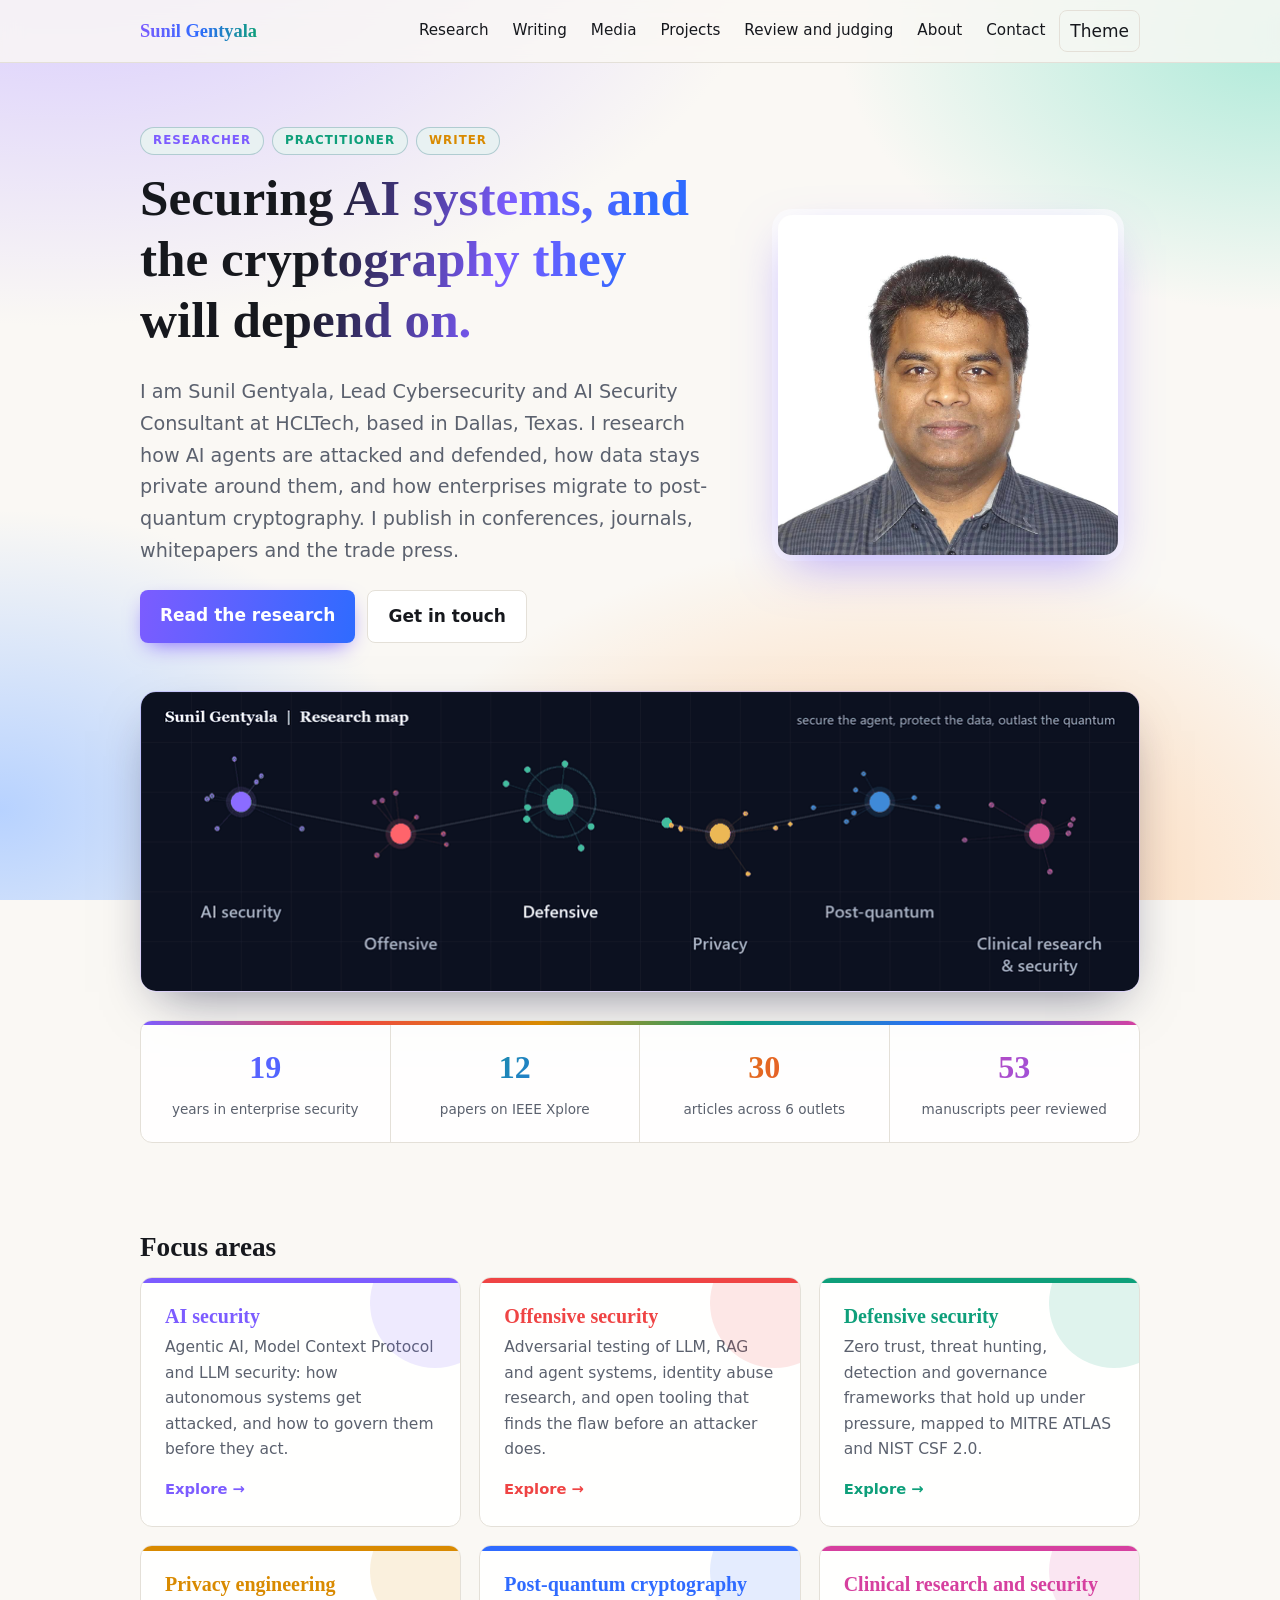
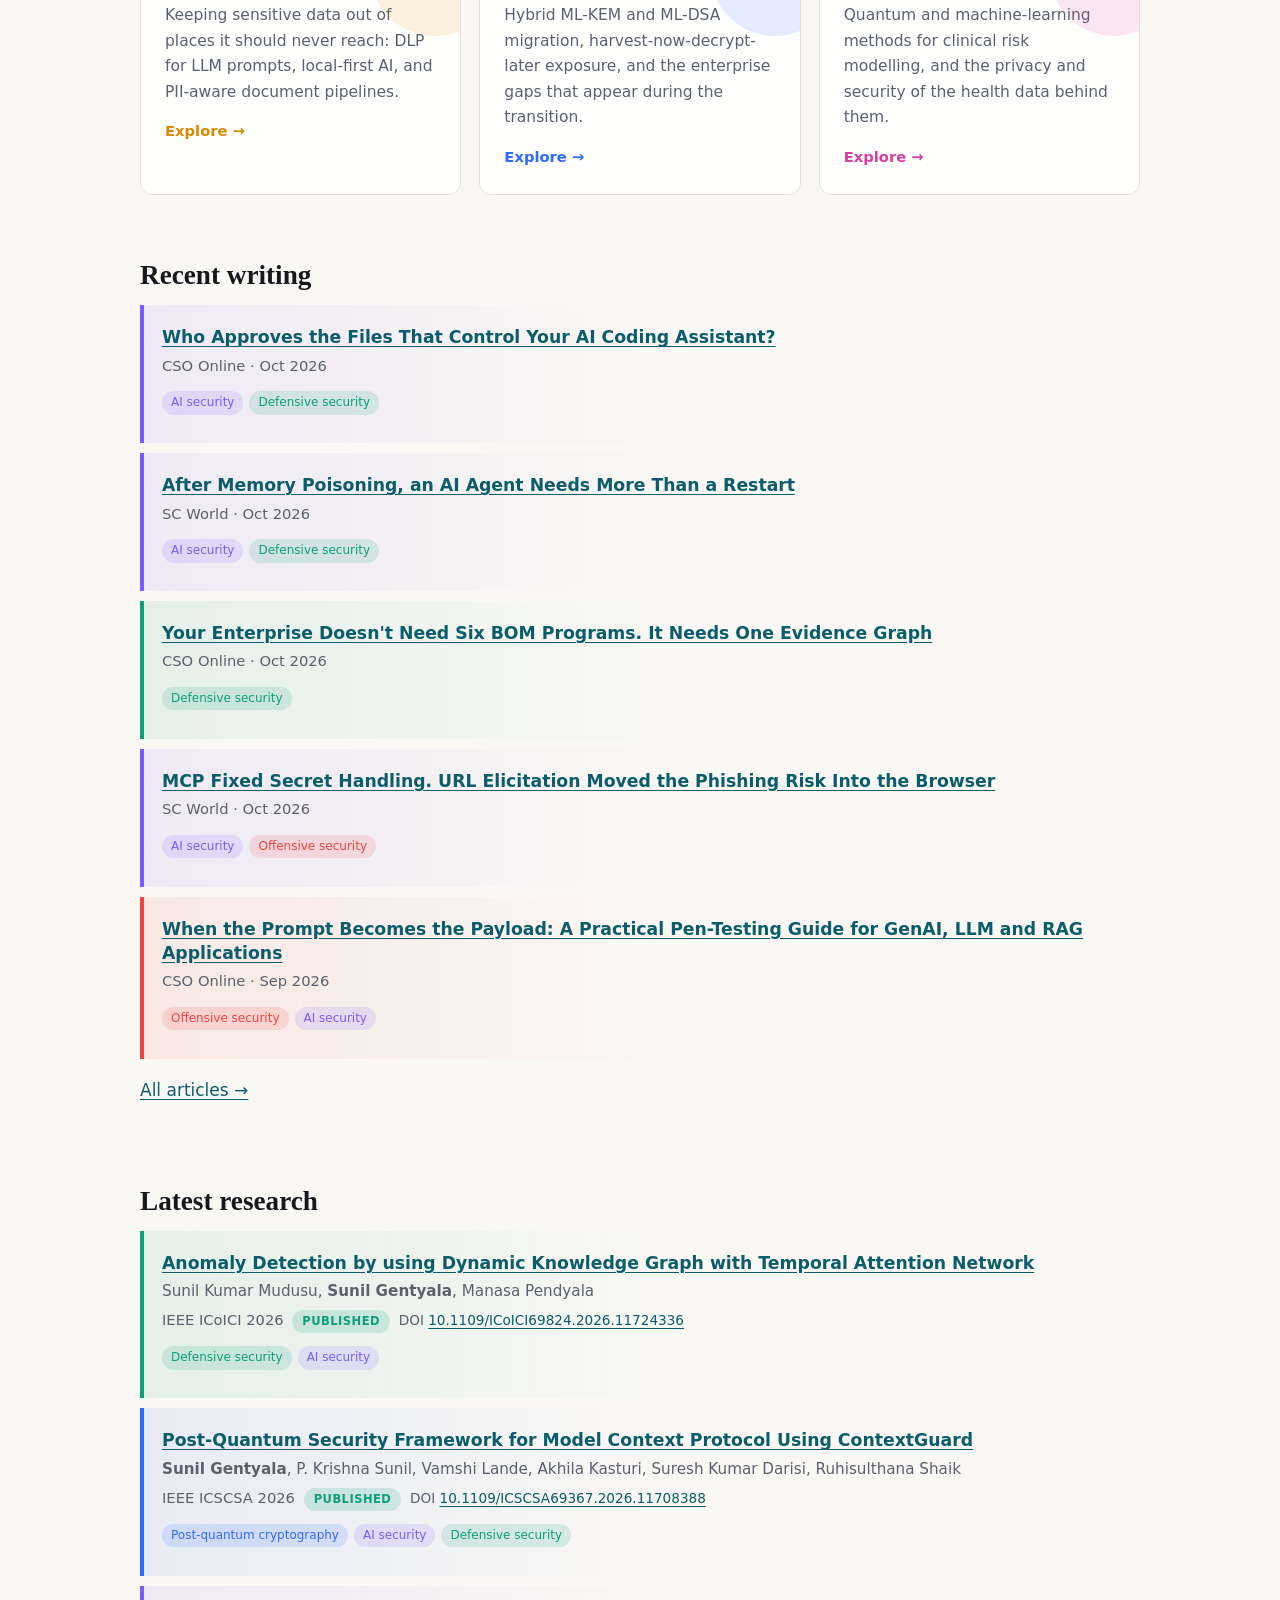
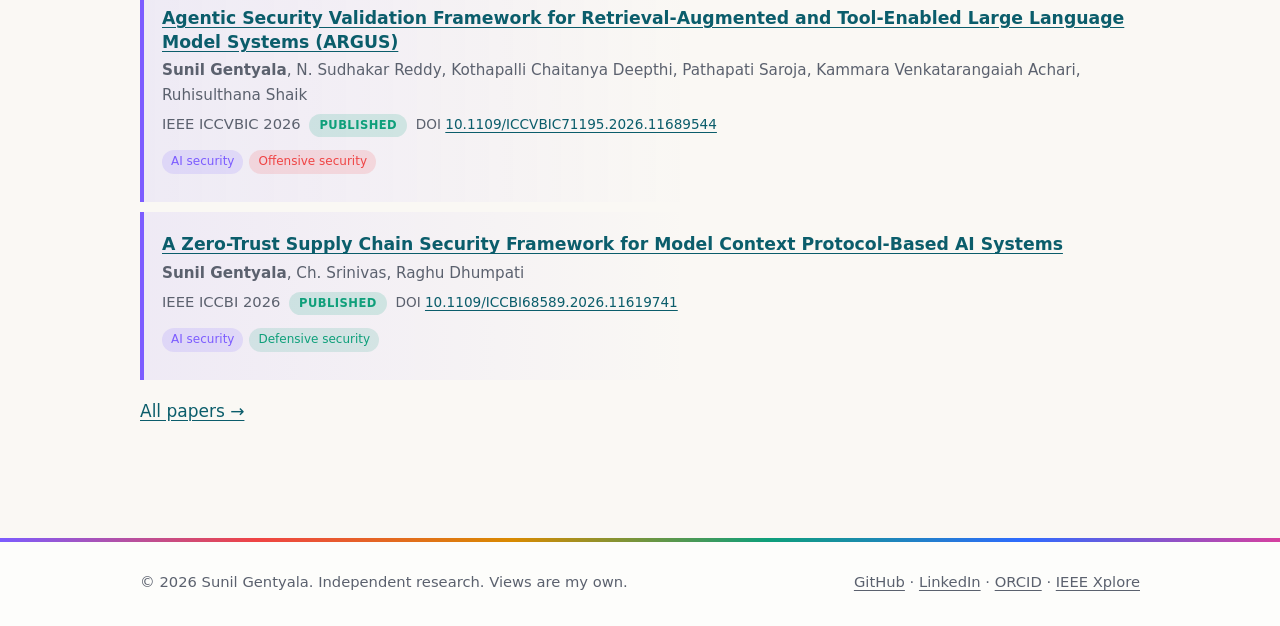
==== commit cd8ccc49: "Add CSO AI coding assistant article, COMPUTERWOCHE date" ====
--- a/index.html
+++ b/index.html
@@ -17,10 +17,10 @@
 <div class="wrap"><figure class="banner"><img src="assets/network.gif?v=320735b2" alt="Animated map of six focus areas: AI security, offensive, defensive, privacy, post-quantum and clinical" width="1000" height="300"></figure><div class="stats">
 <div><b>19</b><span>years in enterprise security</span></div>
 <div><b>12</b><span>papers on IEEE Xplore</span></div>
-<div><b>29</b><span>articles across 6 outlets</span></div>
+<div><b>30</b><span>articles across 6 outlets</span></div>
 <div><b>53</b><span>manuscripts peer reviewed</span></div></div>
 <section class="block"><h2>Focus areas</h2><ul class="grid"><li><a class="area a-ai" href="ai-security.html"><h3>AI security</h3><p>Agentic AI, Model Context Protocol and LLM security: how autonomous systems get attacked, and how to govern them before they act.</p><span class="more">Explore &rarr;</span></a></li><li><a class="area a-off" href="offensive-security.html"><h3>Offensive security</h3><p>Adversarial testing of LLM, RAG and agent systems, identity abuse research, and open tooling that finds the flaw before an attacker does.</p><span class="more">Explore &rarr;</span></a></li><li><a class="area a-def" href="defensive-security.html"><h3>Defensive security</h3><p>Zero trust, threat hunting, detection and governance frameworks that hold up under pressure, mapped to MITRE ATLAS and NIST CSF 2.0.</p><span class="more">Explore &rarr;</span></a></li><li><a class="area a-priv" href="privacy-engineering.html"><h3>Privacy engineering</h3><p>Keeping sensitive data out of places it should never reach: DLP for LLM prompts, local-first AI, and PII-aware document pipelines.</p><span class="more">Explore &rarr;</span></a></li><li><a class="area a-pqc" href="post-quantum-cryptography.html"><h3>Post-quantum cryptography</h3><p>Hybrid ML-KEM and ML-DSA migration, harvest-now-decrypt-later exposure, and the enterprise gaps that appear during the transition.</p><span class="more">Explore &rarr;</span></a></li><li><a class="area a-clin" href="clinical-research.html"><h3>Clinical research and security</h3><p>Quantum and machine-learning methods for clinical risk modelling, and the privacy and security of the health data behind them.</p><span class="more">Explore &rarr;</span></a></li></ul></section>
-<section class="block"><h2>Recent writing</h2><ul class="list"><li class="item c-ai" data-areas="ai def"><h3><a href="https://www.scworld.com/perspective/after-memory-poisoning-an-ai-agent-needs-more-than-a-restart" rel="noopener">After Memory Poisoning, an AI Agent Needs More Than a Restart</a></h3><p class="meta">SC World &middot; Oct 2026</p><p class="tags"><span class="tag t-ai">AI security</span><span class="tag t-def">Defensive security</span></p></li><li class="item c-def" data-areas="def"><h3><a href="https://www.csoonline.com/article/4231283/your-enterprise-doesnt-need-six-bom-programs-it-needs-one-evidence-graph.html" rel="noopener">Your Enterprise Doesn&#x27;t Need Six BOM Programs. It Needs One Evidence Graph</a></h3><p class="meta">CSO Online &middot; Oct 2026</p><p class="tags"><span class="tag t-def">Defensive security</span></p></li><li class="item c-ai" data-areas="ai off"><h3><a href="https://www.scworld.com/perspective/mcp-fixed-secret-handling-url-elicitation-moved-the-phishing-risk-into-the-browser" rel="noopener">MCP Fixed Secret Handling. URL Elicitation Moved the Phishing Risk Into the Browser</a></h3><p class="meta">SC World &middot; Oct 2026</p><p class="tags"><span class="tag t-ai">AI security</span><span class="tag t-off">Offensive security</span></p></li><li class="item c-off" data-areas="off ai"><h3><a href="https://www.csoonline.com/article/4219801/when-the-prompt-becomes-the-payload-a-practical-pen-testing-guide-for-genai-llm-and-rag-applications.html" rel="noopener">When the Prompt Becomes the Payload: A Practical Pen-Testing Guide for GenAI, LLM and RAG Applications</a></h3><p class="meta">CSO Online &middot; Sep 2026</p><p class="tags"><span class="tag t-off">Offensive security</span><span class="tag t-ai">AI security</span></p></li><li class="item c-off" data-areas="off def"><h3><a href="https://www.csoonline.com/article/4206750/4-million-fake-applications-and-one-blind-spot-a-soc-playbook-for-oauth-client-id-spoofing.html" rel="noopener">4 Million Fake Applications and One Blind Spot: A SOC Playbook for OAuth Client ID Spoofing</a></h3><p class="meta">CSO Online &middot; Aug 2026</p><p class="tags"><span class="tag t-off">Offensive security</span><span class="tag t-def">Defensive security</span></p></li></ul><p><a href="writing.html">All articles &rarr;</a></p></section>
+<section class="block"><h2>Recent writing</h2><ul class="list"><li class="item c-ai" data-areas="ai def"><h3><a href="https://www.csoonline.com/article/4242707/who-approves-the-files-that-control-your-ai-coding-assistant.html" rel="noopener">Who Approves the Files That Control Your AI Coding Assistant?</a></h3><p class="meta">CSO Online &middot; Oct 2026</p><p class="tags"><span class="tag t-ai">AI security</span><span class="tag t-def">Defensive security</span></p></li><li class="item c-ai" data-areas="ai def"><h3><a href="https://www.scworld.com/perspective/after-memory-poisoning-an-ai-agent-needs-more-than-a-restart" rel="noopener">After Memory Poisoning, an AI Agent Needs More Than a Restart</a></h3><p class="meta">SC World &middot; Oct 2026</p><p class="tags"><span class="tag t-ai">AI security</span><span class="tag t-def">Defensive security</span></p></li><li class="item c-def" data-areas="def"><h3><a href="https://www.csoonline.com/article/4231283/your-enterprise-doesnt-need-six-bom-programs-it-needs-one-evidence-graph.html" rel="noopener">Your Enterprise Doesn&#x27;t Need Six BOM Programs. It Needs One Evidence Graph</a></h3><p class="meta">CSO Online &middot; Oct 2026</p><p class="tags"><span class="tag t-def">Defensive security</span></p></li><li class="item c-ai" data-areas="ai off"><h3><a href="https://www.scworld.com/perspective/mcp-fixed-secret-handling-url-elicitation-moved-the-phishing-risk-into-the-browser" rel="noopener">MCP Fixed Secret Handling. URL Elicitation Moved the Phishing Risk Into the Browser</a></h3><p class="meta">SC World &middot; Oct 2026</p><p class="tags"><span class="tag t-ai">AI security</span><span class="tag t-off">Offensive security</span></p></li><li class="item c-off" data-areas="off ai"><h3><a href="https://www.csoonline.com/article/4219801/when-the-prompt-becomes-the-payload-a-practical-pen-testing-guide-for-genai-llm-and-rag-applications.html" rel="noopener">When the Prompt Becomes the Payload: A Practical Pen-Testing Guide for GenAI, LLM and RAG Applications</a></h3><p class="meta">CSO Online &middot; Sep 2026</p><p class="tags"><span class="tag t-off">Offensive security</span><span class="tag t-ai">AI security</span></p></li></ul><p><a href="writing.html">All articles &rarr;</a></p></section>
 <section class="block"><h2>Latest research</h2><ul class="list"><li class="item c-def" data-areas="def ai"><h3><a href="https://ieeexplore.ieee.org/document/11724336" rel="noopener">Anomaly Detection by using Dynamic Knowledge Graph with Temporal Attention Network</a></h3><p class="au">Sunil Kumar Mudusu, <strong>Sunil Gentyala</strong>, Manasa Pendyala</p><p class="meta">IEEE ICoICI 2026 <span class="pill ok">Published</span> <span class="doi">DOI <a href="https://doi.org/10.1109/ICoICI69824.2026.11724336" rel="noopener">10.1109/ICoICI69824.2026.11724336</a></span></p><p class="tags"><span class="tag t-def">Defensive security</span><span class="tag t-ai">AI security</span></p></li><li class="item c-pqc" data-areas="pqc ai def"><h3><a href="https://ieeexplore.ieee.org/document/11708388" rel="noopener">Post-Quantum Security Framework for Model Context Protocol Using ContextGuard</a></h3><p class="au"><strong>Sunil Gentyala</strong>, P. Krishna Sunil, Vamshi Lande, Akhila Kasturi, Suresh Kumar Darisi, Ruhisulthana Shaik</p><p class="meta">IEEE ICSCSA 2026 <span class="pill ok">Published</span> <span class="doi">DOI <a href="https://doi.org/10.1109/ICSCSA69367.2026.11708388" rel="noopener">10.1109/ICSCSA69367.2026.11708388</a></span></p><p class="tags"><span class="tag t-pqc">Post-quantum cryptography</span><span class="tag t-ai">AI security</span><span class="tag t-def">Defensive security</span></p></li><li class="item c-ai" data-areas="ai off"><h3><a href="https://ieeexplore.ieee.org/document/11689544" rel="noopener">Agentic Security Validation Framework for Retrieval-Augmented and Tool-Enabled Large Language Model Systems (ARGUS)</a></h3><p class="au"><strong>Sunil Gentyala</strong>, N. Sudhakar Reddy, Kothapalli Chaitanya Deepthi, Pathapati Saroja, Kammara Venkatarangaiah Achari, Ruhisulthana Shaik</p><p class="meta">IEEE ICCVBIC 2026 <span class="pill ok">Published</span> <span class="doi">DOI <a href="https://doi.org/10.1109/ICCVBIC71195.2026.11689544" rel="noopener">10.1109/ICCVBIC71195.2026.11689544</a></span></p><p class="tags"><span class="tag t-ai">AI security</span><span class="tag t-off">Offensive security</span></p></li><li class="item c-ai" data-areas="ai def"><h3><a href="https://ieeexplore.ieee.org/document/11619741" rel="noopener">A Zero-Trust Supply Chain Security Framework for Model Context Protocol-Based AI Systems</a></h3><p class="au"><strong>Sunil Gentyala</strong>, Ch. Srinivas, Raghu Dhumpati</p><p class="meta">IEEE ICCBI 2026 <span class="pill ok">Published</span> <span class="doi">DOI <a href="https://doi.org/10.1109/ICCBI68589.2026.11619741" rel="noopener">10.1109/ICCBI68589.2026.11619741</a></span></p><p class="tags"><span class="tag t-ai">AI security</span><span class="tag t-def">Defensive security</span></p></li></ul><p><a href="research.html">All papers &rarr;</a></p></section>
 </div></main>
 <footer class="site"><div class="wrap"><span>&copy; 2026 Sunil Gentyala. Independent research. Views are my own.</span>
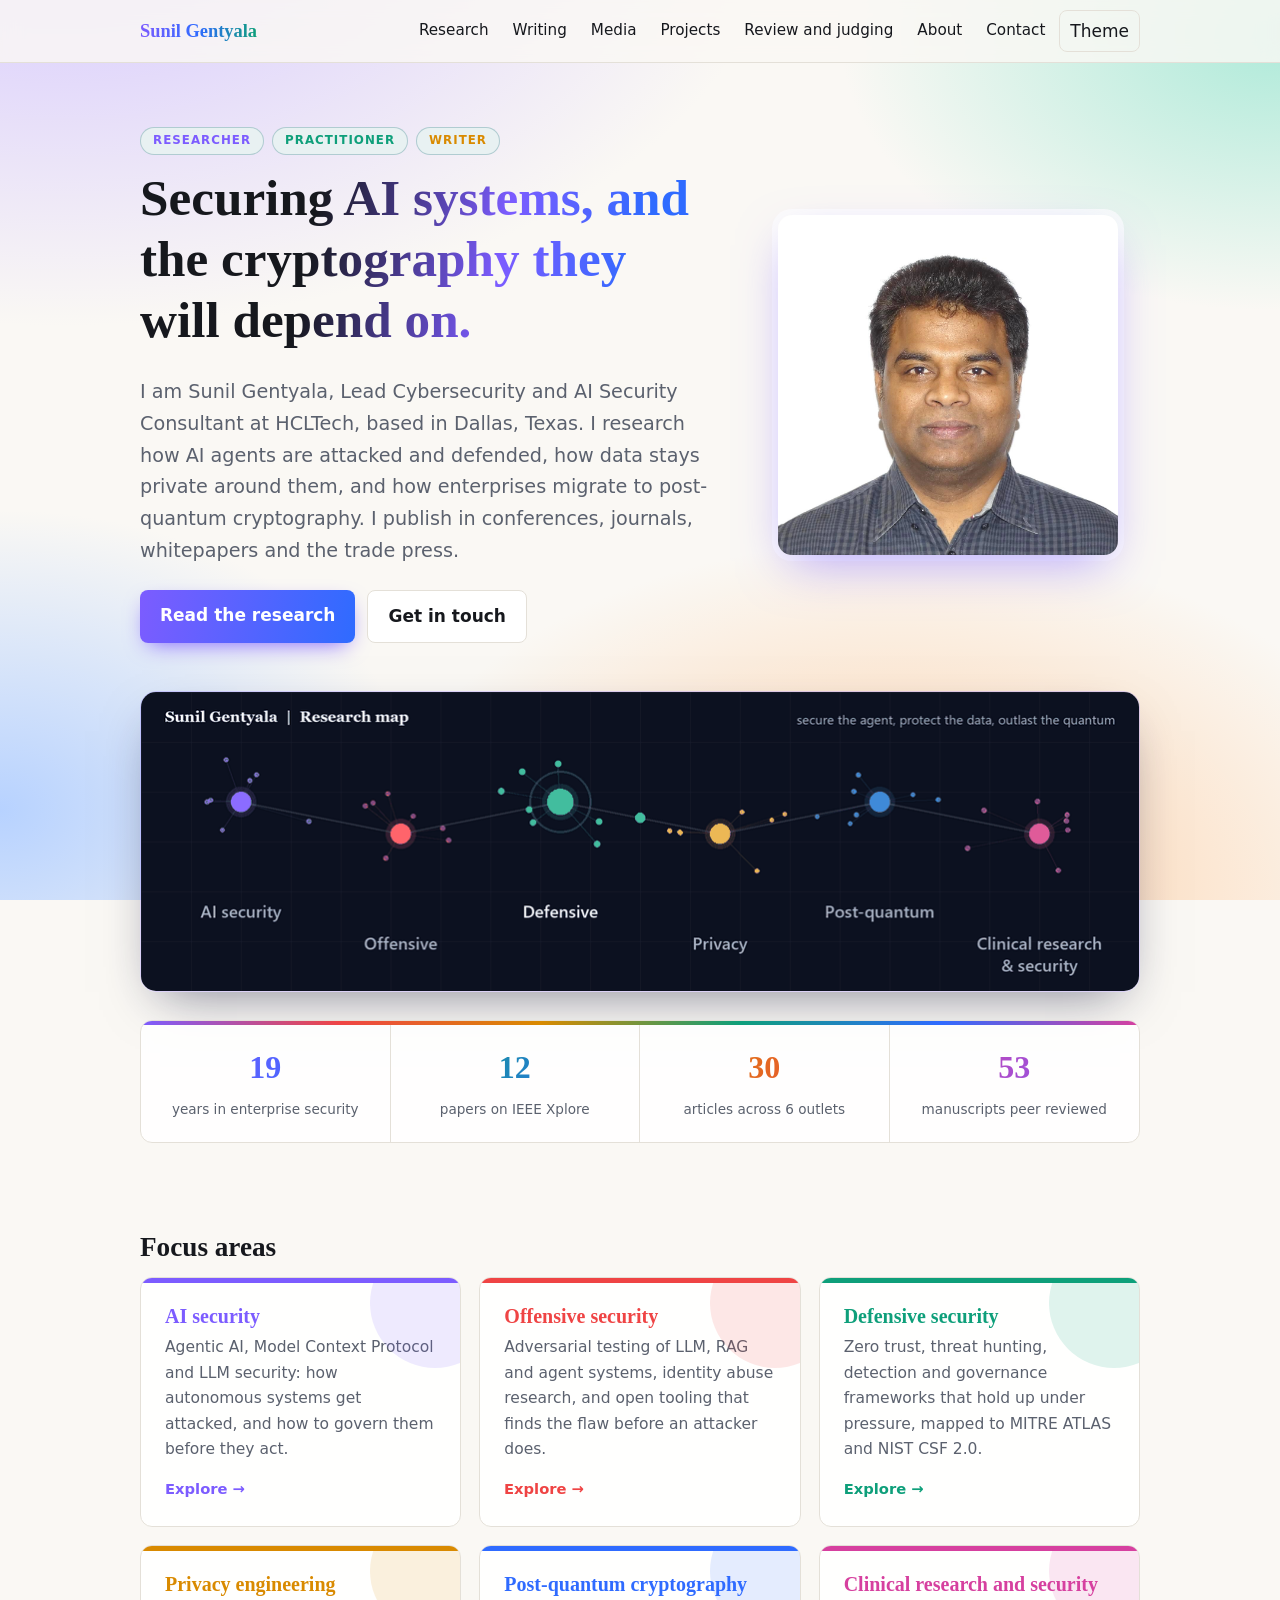
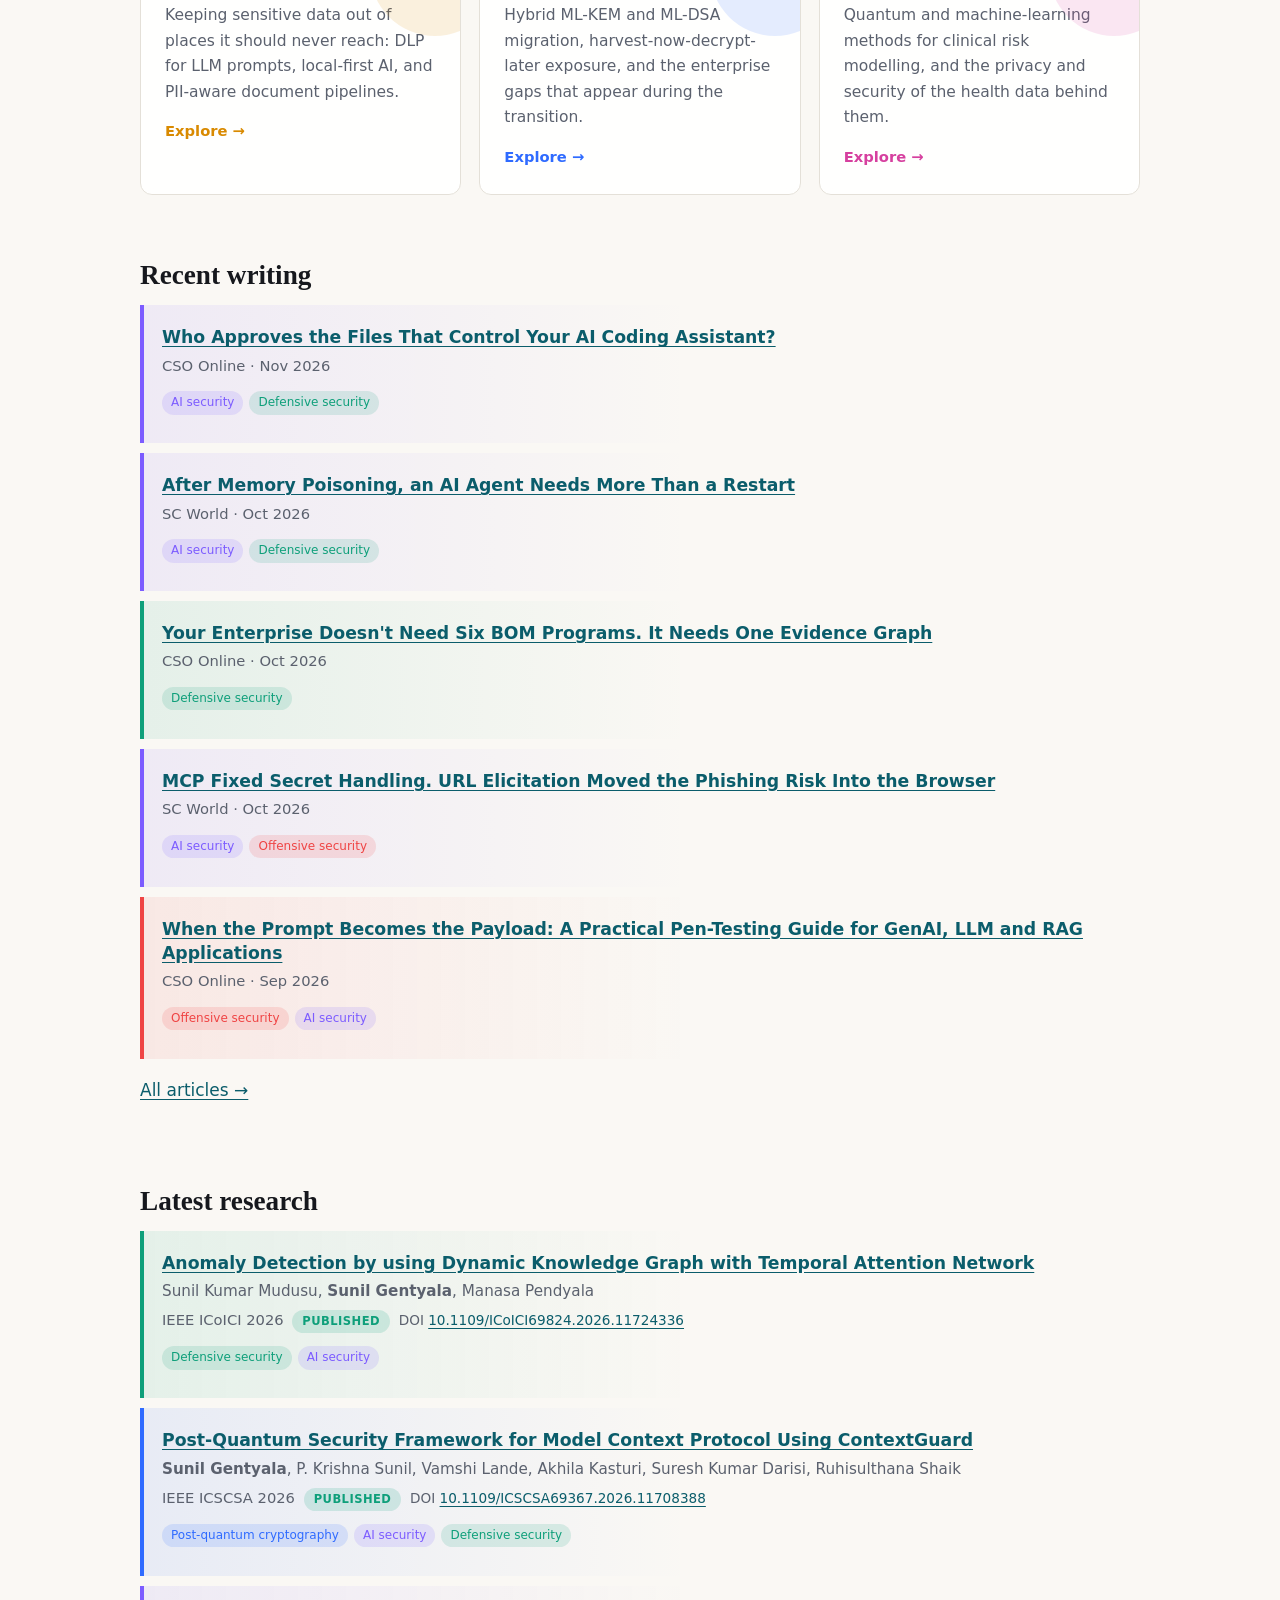
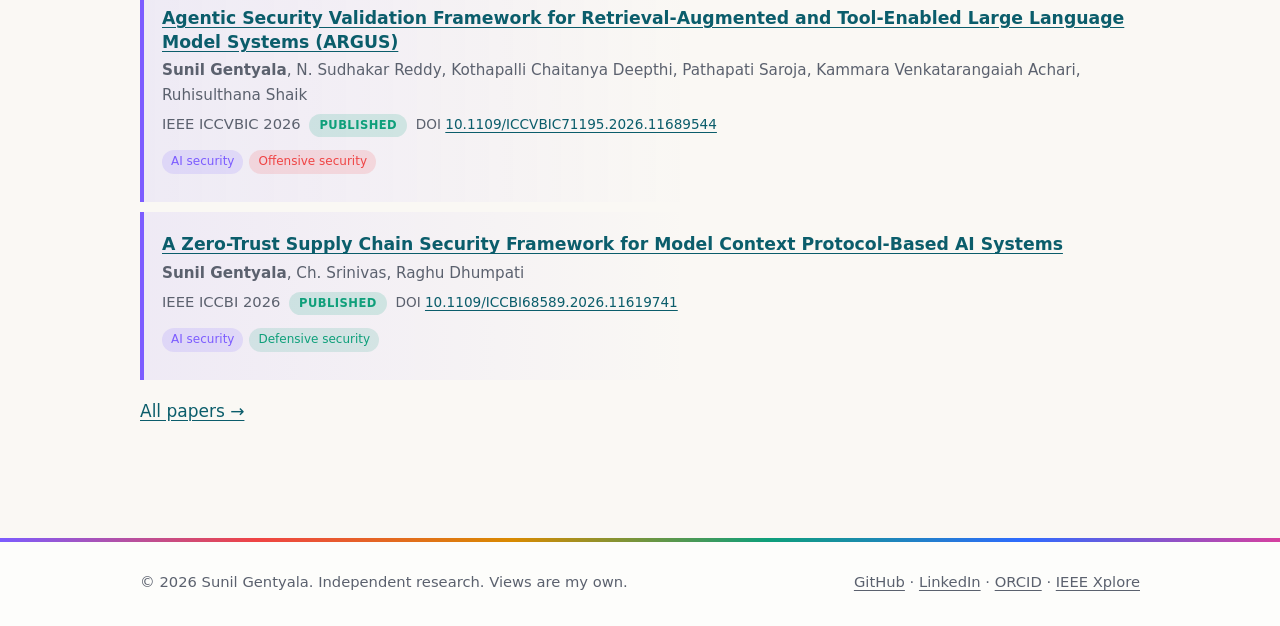
==== commit c1dfb6c5: "Fix CSO article date to Nov 2026" ====
--- a/index.html
+++ b/index.html
@@ -20,7 +20,7 @@
 <div><b>30</b><span>articles across 6 outlets</span></div>
 <div><b>53</b><span>manuscripts peer reviewed</span></div></div>
 <section class="block"><h2>Focus areas</h2><ul class="grid"><li><a class="area a-ai" href="ai-security.html"><h3>AI security</h3><p>Agentic AI, Model Context Protocol and LLM security: how autonomous systems get attacked, and how to govern them before they act.</p><span class="more">Explore &rarr;</span></a></li><li><a class="area a-off" href="offensive-security.html"><h3>Offensive security</h3><p>Adversarial testing of LLM, RAG and agent systems, identity abuse research, and open tooling that finds the flaw before an attacker does.</p><span class="more">Explore &rarr;</span></a></li><li><a class="area a-def" href="defensive-security.html"><h3>Defensive security</h3><p>Zero trust, threat hunting, detection and governance frameworks that hold up under pressure, mapped to MITRE ATLAS and NIST CSF 2.0.</p><span class="more">Explore &rarr;</span></a></li><li><a class="area a-priv" href="privacy-engineering.html"><h3>Privacy engineering</h3><p>Keeping sensitive data out of places it should never reach: DLP for LLM prompts, local-first AI, and PII-aware document pipelines.</p><span class="more">Explore &rarr;</span></a></li><li><a class="area a-pqc" href="post-quantum-cryptography.html"><h3>Post-quantum cryptography</h3><p>Hybrid ML-KEM and ML-DSA migration, harvest-now-decrypt-later exposure, and the enterprise gaps that appear during the transition.</p><span class="more">Explore &rarr;</span></a></li><li><a class="area a-clin" href="clinical-research.html"><h3>Clinical research and security</h3><p>Quantum and machine-learning methods for clinical risk modelling, and the privacy and security of the health data behind them.</p><span class="more">Explore &rarr;</span></a></li></ul></section>
-<section class="block"><h2>Recent writing</h2><ul class="list"><li class="item c-ai" data-areas="ai def"><h3><a href="https://www.csoonline.com/article/4242707/who-approves-the-files-that-control-your-ai-coding-assistant.html" rel="noopener">Who Approves the Files That Control Your AI Coding Assistant?</a></h3><p class="meta">CSO Online &middot; Oct 2026</p><p class="tags"><span class="tag t-ai">AI security</span><span class="tag t-def">Defensive security</span></p></li><li class="item c-ai" data-areas="ai def"><h3><a href="https://www.scworld.com/perspective/after-memory-poisoning-an-ai-agent-needs-more-than-a-restart" rel="noopener">After Memory Poisoning, an AI Agent Needs More Than a Restart</a></h3><p class="meta">SC World &middot; Oct 2026</p><p class="tags"><span class="tag t-ai">AI security</span><span class="tag t-def">Defensive security</span></p></li><li class="item c-def" data-areas="def"><h3><a href="https://www.csoonline.com/article/4231283/your-enterprise-doesnt-need-six-bom-programs-it-needs-one-evidence-graph.html" rel="noopener">Your Enterprise Doesn&#x27;t Need Six BOM Programs. It Needs One Evidence Graph</a></h3><p class="meta">CSO Online &middot; Oct 2026</p><p class="tags"><span class="tag t-def">Defensive security</span></p></li><li class="item c-ai" data-areas="ai off"><h3><a href="https://www.scworld.com/perspective/mcp-fixed-secret-handling-url-elicitation-moved-the-phishing-risk-into-the-browser" rel="noopener">MCP Fixed Secret Handling. URL Elicitation Moved the Phishing Risk Into the Browser</a></h3><p class="meta">SC World &middot; Oct 2026</p><p class="tags"><span class="tag t-ai">AI security</span><span class="tag t-off">Offensive security</span></p></li><li class="item c-off" data-areas="off ai"><h3><a href="https://www.csoonline.com/article/4219801/when-the-prompt-becomes-the-payload-a-practical-pen-testing-guide-for-genai-llm-and-rag-applications.html" rel="noopener">When the Prompt Becomes the Payload: A Practical Pen-Testing Guide for GenAI, LLM and RAG Applications</a></h3><p class="meta">CSO Online &middot; Sep 2026</p><p class="tags"><span class="tag t-off">Offensive security</span><span class="tag t-ai">AI security</span></p></li></ul><p><a href="writing.html">All articles &rarr;</a></p></section>
+<section class="block"><h2>Recent writing</h2><ul class="list"><li class="item c-ai" data-areas="ai def"><h3><a href="https://www.csoonline.com/article/4242707/who-approves-the-files-that-control-your-ai-coding-assistant.html" rel="noopener">Who Approves the Files That Control Your AI Coding Assistant?</a></h3><p class="meta">CSO Online &middot; Nov 2026</p><p class="tags"><span class="tag t-ai">AI security</span><span class="tag t-def">Defensive security</span></p></li><li class="item c-ai" data-areas="ai def"><h3><a href="https://www.scworld.com/perspective/after-memory-poisoning-an-ai-agent-needs-more-than-a-restart" rel="noopener">After Memory Poisoning, an AI Agent Needs More Than a Restart</a></h3><p class="meta">SC World &middot; Oct 2026</p><p class="tags"><span class="tag t-ai">AI security</span><span class="tag t-def">Defensive security</span></p></li><li class="item c-def" data-areas="def"><h3><a href="https://www.csoonline.com/article/4231283/your-enterprise-doesnt-need-six-bom-programs-it-needs-one-evidence-graph.html" rel="noopener">Your Enterprise Doesn&#x27;t Need Six BOM Programs. It Needs One Evidence Graph</a></h3><p class="meta">CSO Online &middot; Oct 2026</p><p class="tags"><span class="tag t-def">Defensive security</span></p></li><li class="item c-ai" data-areas="ai off"><h3><a href="https://www.scworld.com/perspective/mcp-fixed-secret-handling-url-elicitation-moved-the-phishing-risk-into-the-browser" rel="noopener">MCP Fixed Secret Handling. URL Elicitation Moved the Phishing Risk Into the Browser</a></h3><p class="meta">SC World &middot; Oct 2026</p><p class="tags"><span class="tag t-ai">AI security</span><span class="tag t-off">Offensive security</span></p></li><li class="item c-off" data-areas="off ai"><h3><a href="https://www.csoonline.com/article/4219801/when-the-prompt-becomes-the-payload-a-practical-pen-testing-guide-for-genai-llm-and-rag-applications.html" rel="noopener">When the Prompt Becomes the Payload: A Practical Pen-Testing Guide for GenAI, LLM and RAG Applications</a></h3><p class="meta">CSO Online &middot; Sep 2026</p><p class="tags"><span class="tag t-off">Offensive security</span><span class="tag t-ai">AI security</span></p></li></ul><p><a href="writing.html">All articles &rarr;</a></p></section>
 <section class="block"><h2>Latest research</h2><ul class="list"><li class="item c-def" data-areas="def ai"><h3><a href="https://ieeexplore.ieee.org/document/11724336" rel="noopener">Anomaly Detection by using Dynamic Knowledge Graph with Temporal Attention Network</a></h3><p class="au">Sunil Kumar Mudusu, <strong>Sunil Gentyala</strong>, Manasa Pendyala</p><p class="meta">IEEE ICoICI 2026 <span class="pill ok">Published</span> <span class="doi">DOI <a href="https://doi.org/10.1109/ICoICI69824.2026.11724336" rel="noopener">10.1109/ICoICI69824.2026.11724336</a></span></p><p class="tags"><span class="tag t-def">Defensive security</span><span class="tag t-ai">AI security</span></p></li><li class="item c-pqc" data-areas="pqc ai def"><h3><a href="https://ieeexplore.ieee.org/document/11708388" rel="noopener">Post-Quantum Security Framework for Model Context Protocol Using ContextGuard</a></h3><p class="au"><strong>Sunil Gentyala</strong>, P. Krishna Sunil, Vamshi Lande, Akhila Kasturi, Suresh Kumar Darisi, Ruhisulthana Shaik</p><p class="meta">IEEE ICSCSA 2026 <span class="pill ok">Published</span> <span class="doi">DOI <a href="https://doi.org/10.1109/ICSCSA69367.2026.11708388" rel="noopener">10.1109/ICSCSA69367.2026.11708388</a></span></p><p class="tags"><span class="tag t-pqc">Post-quantum cryptography</span><span class="tag t-ai">AI security</span><span class="tag t-def">Defensive security</span></p></li><li class="item c-ai" data-areas="ai off"><h3><a href="https://ieeexplore.ieee.org/document/11689544" rel="noopener">Agentic Security Validation Framework for Retrieval-Augmented and Tool-Enabled Large Language Model Systems (ARGUS)</a></h3><p class="au"><strong>Sunil Gentyala</strong>, N. Sudhakar Reddy, Kothapalli Chaitanya Deepthi, Pathapati Saroja, Kammara Venkatarangaiah Achari, Ruhisulthana Shaik</p><p class="meta">IEEE ICCVBIC 2026 <span class="pill ok">Published</span> <span class="doi">DOI <a href="https://doi.org/10.1109/ICCVBIC71195.2026.11689544" rel="noopener">10.1109/ICCVBIC71195.2026.11689544</a></span></p><p class="tags"><span class="tag t-ai">AI security</span><span class="tag t-off">Offensive security</span></p></li><li class="item c-ai" data-areas="ai def"><h3><a href="https://ieeexplore.ieee.org/document/11619741" rel="noopener">A Zero-Trust Supply Chain Security Framework for Model Context Protocol-Based AI Systems</a></h3><p class="au"><strong>Sunil Gentyala</strong>, Ch. Srinivas, Raghu Dhumpati</p><p class="meta">IEEE ICCBI 2026 <span class="pill ok">Published</span> <span class="doi">DOI <a href="https://doi.org/10.1109/ICCBI68589.2026.11619741" rel="noopener">10.1109/ICCBI68589.2026.11619741</a></span></p><p class="tags"><span class="tag t-ai">AI security</span><span class="tag t-def">Defensive security</span></p></li></ul><p><a href="research.html">All papers &rarr;</a></p></section>
 </div></main>
 <footer class="site"><div class="wrap"><span>&copy; 2026 Sunil Gentyala. Independent research. Views are my own.</span>
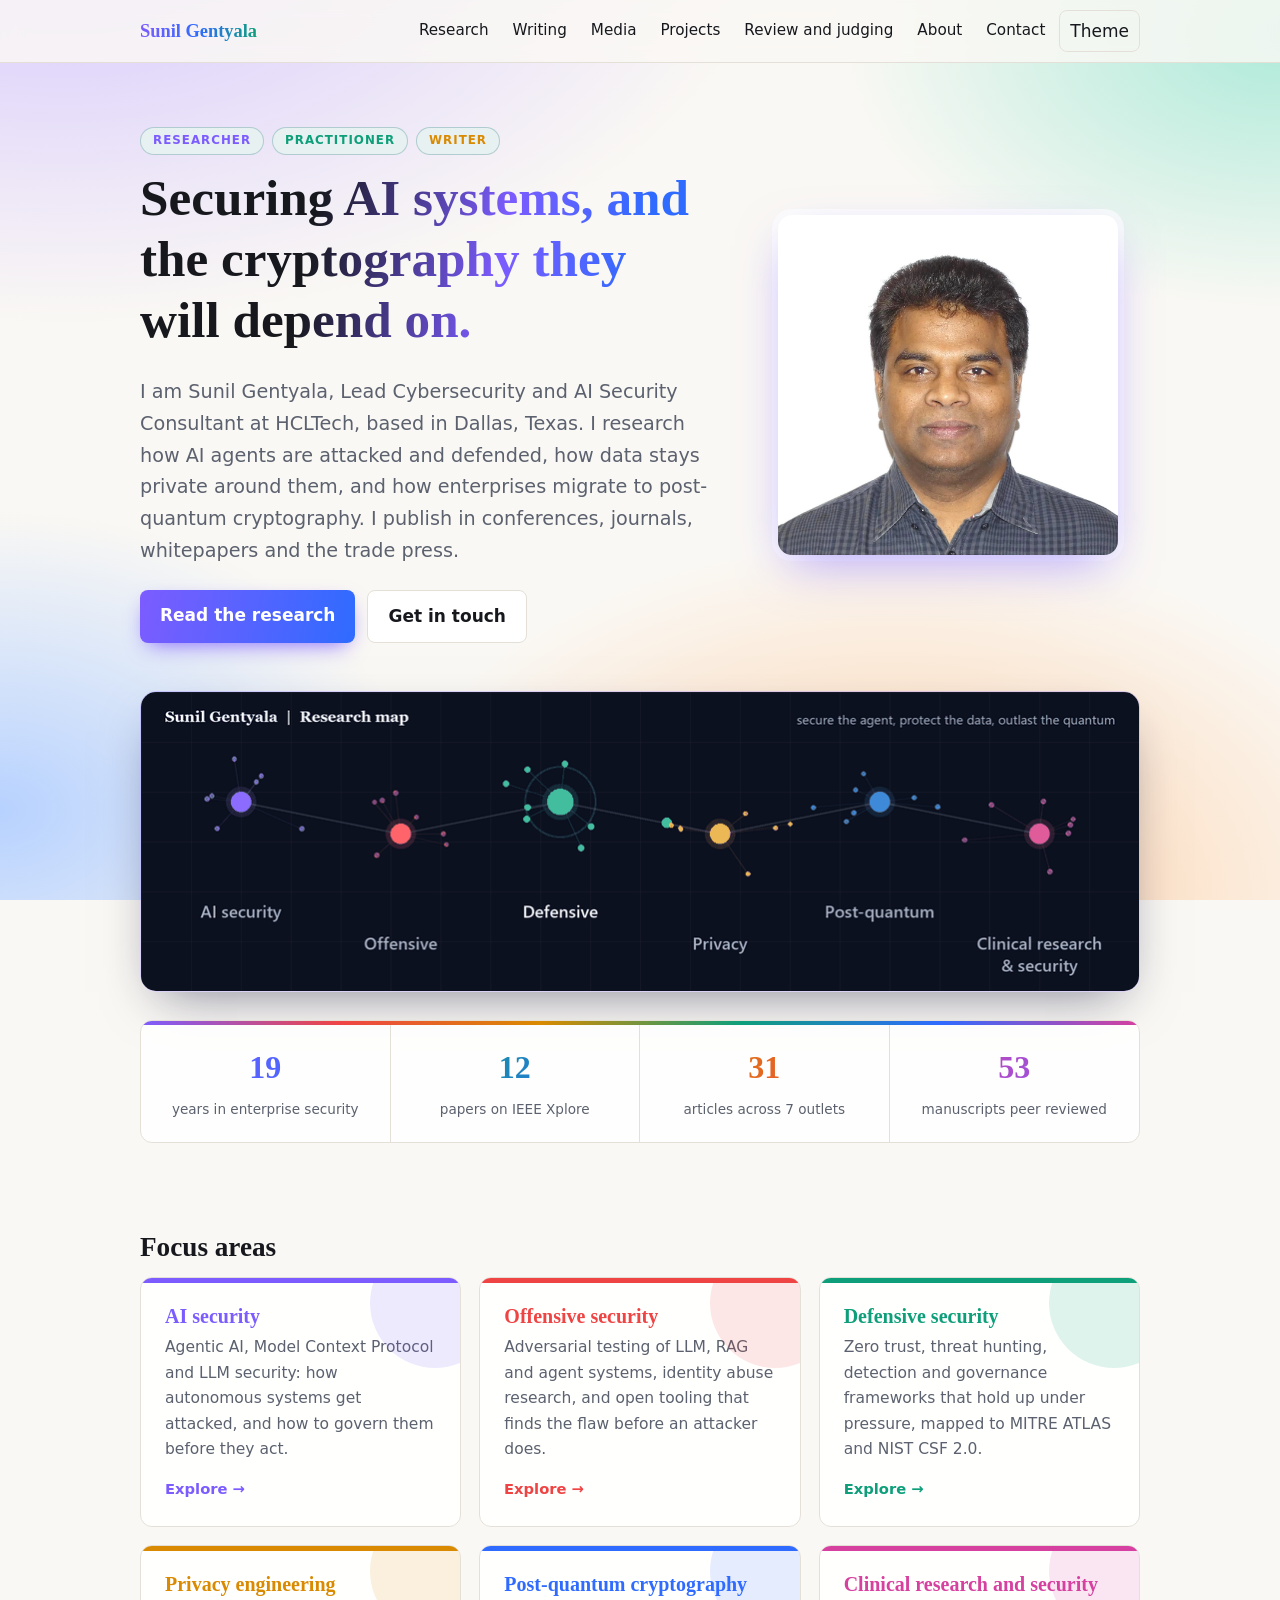
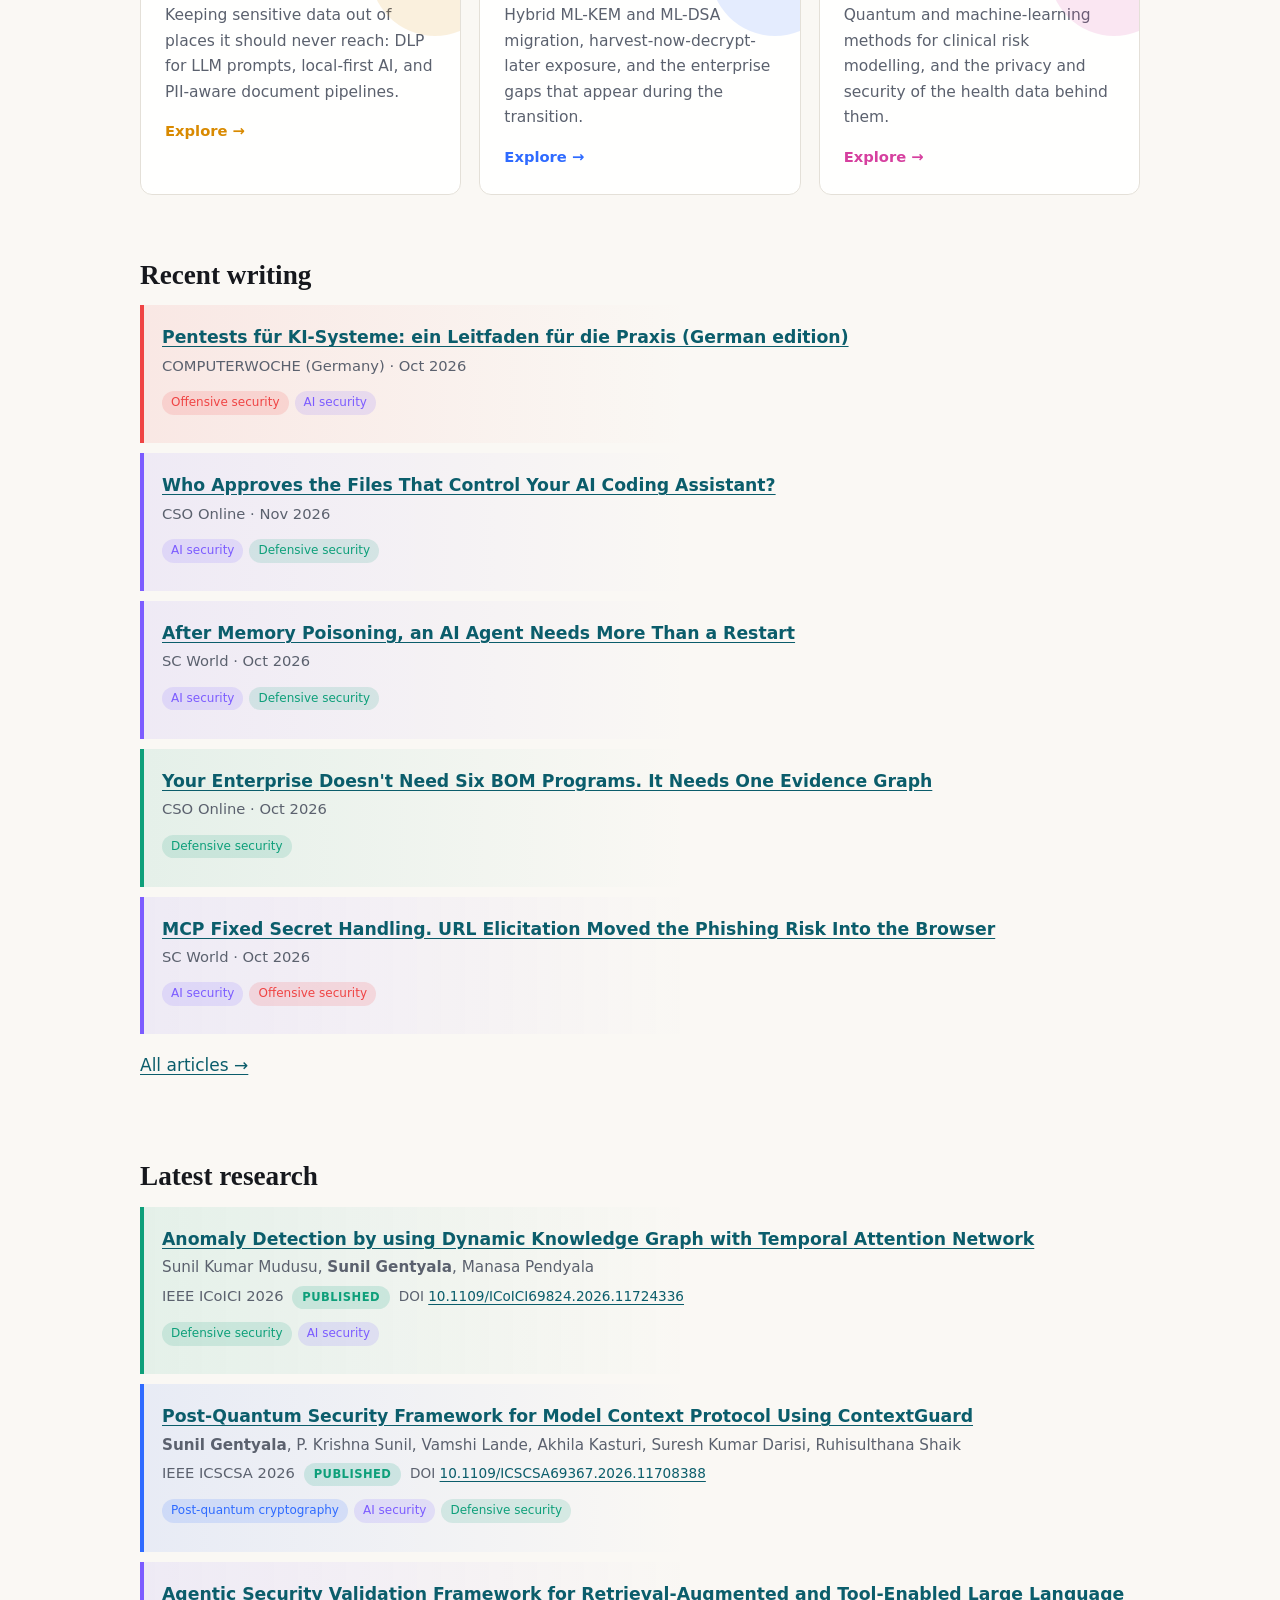
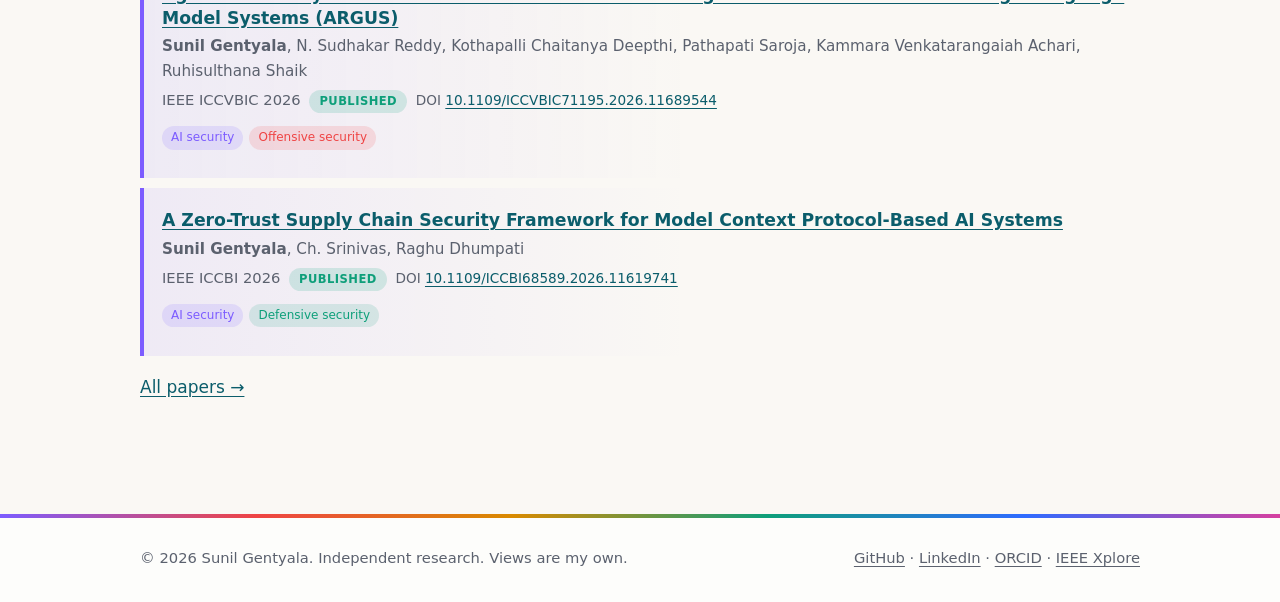
==== commit 11abebf2: "List German COMPUTERWOCHE article on Writing page" ====
--- a/index.html
+++ b/index.html
@@ -17,10 +17,10 @@
 <div class="wrap"><figure class="banner"><img src="assets/network.gif?v=320735b2" alt="Animated map of six focus areas: AI security, offensive, defensive, privacy, post-quantum and clinical" width="1000" height="300"></figure><div class="stats">
 <div><b>19</b><span>years in enterprise security</span></div>
 <div><b>12</b><span>papers on IEEE Xplore</span></div>
-<div><b>30</b><span>articles across 6 outlets</span></div>
+<div><b>31</b><span>articles across 7 outlets</span></div>
 <div><b>53</b><span>manuscripts peer reviewed</span></div></div>
 <section class="block"><h2>Focus areas</h2><ul class="grid"><li><a class="area a-ai" href="ai-security.html"><h3>AI security</h3><p>Agentic AI, Model Context Protocol and LLM security: how autonomous systems get attacked, and how to govern them before they act.</p><span class="more">Explore &rarr;</span></a></li><li><a class="area a-off" href="offensive-security.html"><h3>Offensive security</h3><p>Adversarial testing of LLM, RAG and agent systems, identity abuse research, and open tooling that finds the flaw before an attacker does.</p><span class="more">Explore &rarr;</span></a></li><li><a class="area a-def" href="defensive-security.html"><h3>Defensive security</h3><p>Zero trust, threat hunting, detection and governance frameworks that hold up under pressure, mapped to MITRE ATLAS and NIST CSF 2.0.</p><span class="more">Explore &rarr;</span></a></li><li><a class="area a-priv" href="privacy-engineering.html"><h3>Privacy engineering</h3><p>Keeping sensitive data out of places it should never reach: DLP for LLM prompts, local-first AI, and PII-aware document pipelines.</p><span class="more">Explore &rarr;</span></a></li><li><a class="area a-pqc" href="post-quantum-cryptography.html"><h3>Post-quantum cryptography</h3><p>Hybrid ML-KEM and ML-DSA migration, harvest-now-decrypt-later exposure, and the enterprise gaps that appear during the transition.</p><span class="more">Explore &rarr;</span></a></li><li><a class="area a-clin" href="clinical-research.html"><h3>Clinical research and security</h3><p>Quantum and machine-learning methods for clinical risk modelling, and the privacy and security of the health data behind them.</p><span class="more">Explore &rarr;</span></a></li></ul></section>
-<section class="block"><h2>Recent writing</h2><ul class="list"><li class="item c-ai" data-areas="ai def"><h3><a href="https://www.csoonline.com/article/4242707/who-approves-the-files-that-control-your-ai-coding-assistant.html" rel="noopener">Who Approves the Files That Control Your AI Coding Assistant?</a></h3><p class="meta">CSO Online &middot; Nov 2026</p><p class="tags"><span class="tag t-ai">AI security</span><span class="tag t-def">Defensive security</span></p></li><li class="item c-ai" data-areas="ai def"><h3><a href="https://www.scworld.com/perspective/after-memory-poisoning-an-ai-agent-needs-more-than-a-restart" rel="noopener">After Memory Poisoning, an AI Agent Needs More Than a Restart</a></h3><p class="meta">SC World &middot; Oct 2026</p><p class="tags"><span class="tag t-ai">AI security</span><span class="tag t-def">Defensive security</span></p></li><li class="item c-def" data-areas="def"><h3><a href="https://www.csoonline.com/article/4231283/your-enterprise-doesnt-need-six-bom-programs-it-needs-one-evidence-graph.html" rel="noopener">Your Enterprise Doesn&#x27;t Need Six BOM Programs. It Needs One Evidence Graph</a></h3><p class="meta">CSO Online &middot; Oct 2026</p><p class="tags"><span class="tag t-def">Defensive security</span></p></li><li class="item c-ai" data-areas="ai off"><h3><a href="https://www.scworld.com/perspective/mcp-fixed-secret-handling-url-elicitation-moved-the-phishing-risk-into-the-browser" rel="noopener">MCP Fixed Secret Handling. URL Elicitation Moved the Phishing Risk Into the Browser</a></h3><p class="meta">SC World &middot; Oct 2026</p><p class="tags"><span class="tag t-ai">AI security</span><span class="tag t-off">Offensive security</span></p></li><li class="item c-off" data-areas="off ai"><h3><a href="https://www.csoonline.com/article/4219801/when-the-prompt-becomes-the-payload-a-practical-pen-testing-guide-for-genai-llm-and-rag-applications.html" rel="noopener">When the Prompt Becomes the Payload: A Practical Pen-Testing Guide for GenAI, LLM and RAG Applications</a></h3><p class="meta">CSO Online &middot; Sep 2026</p><p class="tags"><span class="tag t-off">Offensive security</span><span class="tag t-ai">AI security</span></p></li></ul><p><a href="writing.html">All articles &rarr;</a></p></section>
+<section class="block"><h2>Recent writing</h2><ul class="list"><li class="item c-off" data-areas="off ai"><h3><a href="https://www.computerwoche.de/article/4234943/pentests-fur-ki-systeme-ein-leitfaden-fur-die-praxis.html" rel="noopener">Pentests für KI-Systeme: ein Leitfaden für die Praxis (German edition)</a></h3><p class="meta">COMPUTERWOCHE (Germany) &middot; Oct 2026</p><p class="tags"><span class="tag t-off">Offensive security</span><span class="tag t-ai">AI security</span></p></li><li class="item c-ai" data-areas="ai def"><h3><a href="https://www.csoonline.com/article/4242707/who-approves-the-files-that-control-your-ai-coding-assistant.html" rel="noopener">Who Approves the Files That Control Your AI Coding Assistant?</a></h3><p class="meta">CSO Online &middot; Nov 2026</p><p class="tags"><span class="tag t-ai">AI security</span><span class="tag t-def">Defensive security</span></p></li><li class="item c-ai" data-areas="ai def"><h3><a href="https://www.scworld.com/perspective/after-memory-poisoning-an-ai-agent-needs-more-than-a-restart" rel="noopener">After Memory Poisoning, an AI Agent Needs More Than a Restart</a></h3><p class="meta">SC World &middot; Oct 2026</p><p class="tags"><span class="tag t-ai">AI security</span><span class="tag t-def">Defensive security</span></p></li><li class="item c-def" data-areas="def"><h3><a href="https://www.csoonline.com/article/4231283/your-enterprise-doesnt-need-six-bom-programs-it-needs-one-evidence-graph.html" rel="noopener">Your Enterprise Doesn&#x27;t Need Six BOM Programs. It Needs One Evidence Graph</a></h3><p class="meta">CSO Online &middot; Oct 2026</p><p class="tags"><span class="tag t-def">Defensive security</span></p></li><li class="item c-ai" data-areas="ai off"><h3><a href="https://www.scworld.com/perspective/mcp-fixed-secret-handling-url-elicitation-moved-the-phishing-risk-into-the-browser" rel="noopener">MCP Fixed Secret Handling. URL Elicitation Moved the Phishing Risk Into the Browser</a></h3><p class="meta">SC World &middot; Oct 2026</p><p class="tags"><span class="tag t-ai">AI security</span><span class="tag t-off">Offensive security</span></p></li></ul><p><a href="writing.html">All articles &rarr;</a></p></section>
 <section class="block"><h2>Latest research</h2><ul class="list"><li class="item c-def" data-areas="def ai"><h3><a href="https://ieeexplore.ieee.org/document/11724336" rel="noopener">Anomaly Detection by using Dynamic Knowledge Graph with Temporal Attention Network</a></h3><p class="au">Sunil Kumar Mudusu, <strong>Sunil Gentyala</strong>, Manasa Pendyala</p><p class="meta">IEEE ICoICI 2026 <span class="pill ok">Published</span> <span class="doi">DOI <a href="https://doi.org/10.1109/ICoICI69824.2026.11724336" rel="noopener">10.1109/ICoICI69824.2026.11724336</a></span></p><p class="tags"><span class="tag t-def">Defensive security</span><span class="tag t-ai">AI security</span></p></li><li class="item c-pqc" data-areas="pqc ai def"><h3><a href="https://ieeexplore.ieee.org/document/11708388" rel="noopener">Post-Quantum Security Framework for Model Context Protocol Using ContextGuard</a></h3><p class="au"><strong>Sunil Gentyala</strong>, P. Krishna Sunil, Vamshi Lande, Akhila Kasturi, Suresh Kumar Darisi, Ruhisulthana Shaik</p><p class="meta">IEEE ICSCSA 2026 <span class="pill ok">Published</span> <span class="doi">DOI <a href="https://doi.org/10.1109/ICSCSA69367.2026.11708388" rel="noopener">10.1109/ICSCSA69367.2026.11708388</a></span></p><p class="tags"><span class="tag t-pqc">Post-quantum cryptography</span><span class="tag t-ai">AI security</span><span class="tag t-def">Defensive security</span></p></li><li class="item c-ai" data-areas="ai off"><h3><a href="https://ieeexplore.ieee.org/document/11689544" rel="noopener">Agentic Security Validation Framework for Retrieval-Augmented and Tool-Enabled Large Language Model Systems (ARGUS)</a></h3><p class="au"><strong>Sunil Gentyala</strong>, N. Sudhakar Reddy, Kothapalli Chaitanya Deepthi, Pathapati Saroja, Kammara Venkatarangaiah Achari, Ruhisulthana Shaik</p><p class="meta">IEEE ICCVBIC 2026 <span class="pill ok">Published</span> <span class="doi">DOI <a href="https://doi.org/10.1109/ICCVBIC71195.2026.11689544" rel="noopener">10.1109/ICCVBIC71195.2026.11689544</a></span></p><p class="tags"><span class="tag t-ai">AI security</span><span class="tag t-off">Offensive security</span></p></li><li class="item c-ai" data-areas="ai def"><h3><a href="https://ieeexplore.ieee.org/document/11619741" rel="noopener">A Zero-Trust Supply Chain Security Framework for Model Context Protocol-Based AI Systems</a></h3><p class="au"><strong>Sunil Gentyala</strong>, Ch. Srinivas, Raghu Dhumpati</p><p class="meta">IEEE ICCBI 2026 <span class="pill ok">Published</span> <span class="doi">DOI <a href="https://doi.org/10.1109/ICCBI68589.2026.11619741" rel="noopener">10.1109/ICCBI68589.2026.11619741</a></span></p><p class="tags"><span class="tag t-ai">AI security</span><span class="tag t-def">Defensive security</span></p></li></ul><p><a href="research.html">All papers &rarr;</a></p></section>
 </div></main>
 <footer class="site"><div class="wrap"><span>&copy; 2026 Sunil Gentyala. Independent research. Views are my own.</span>
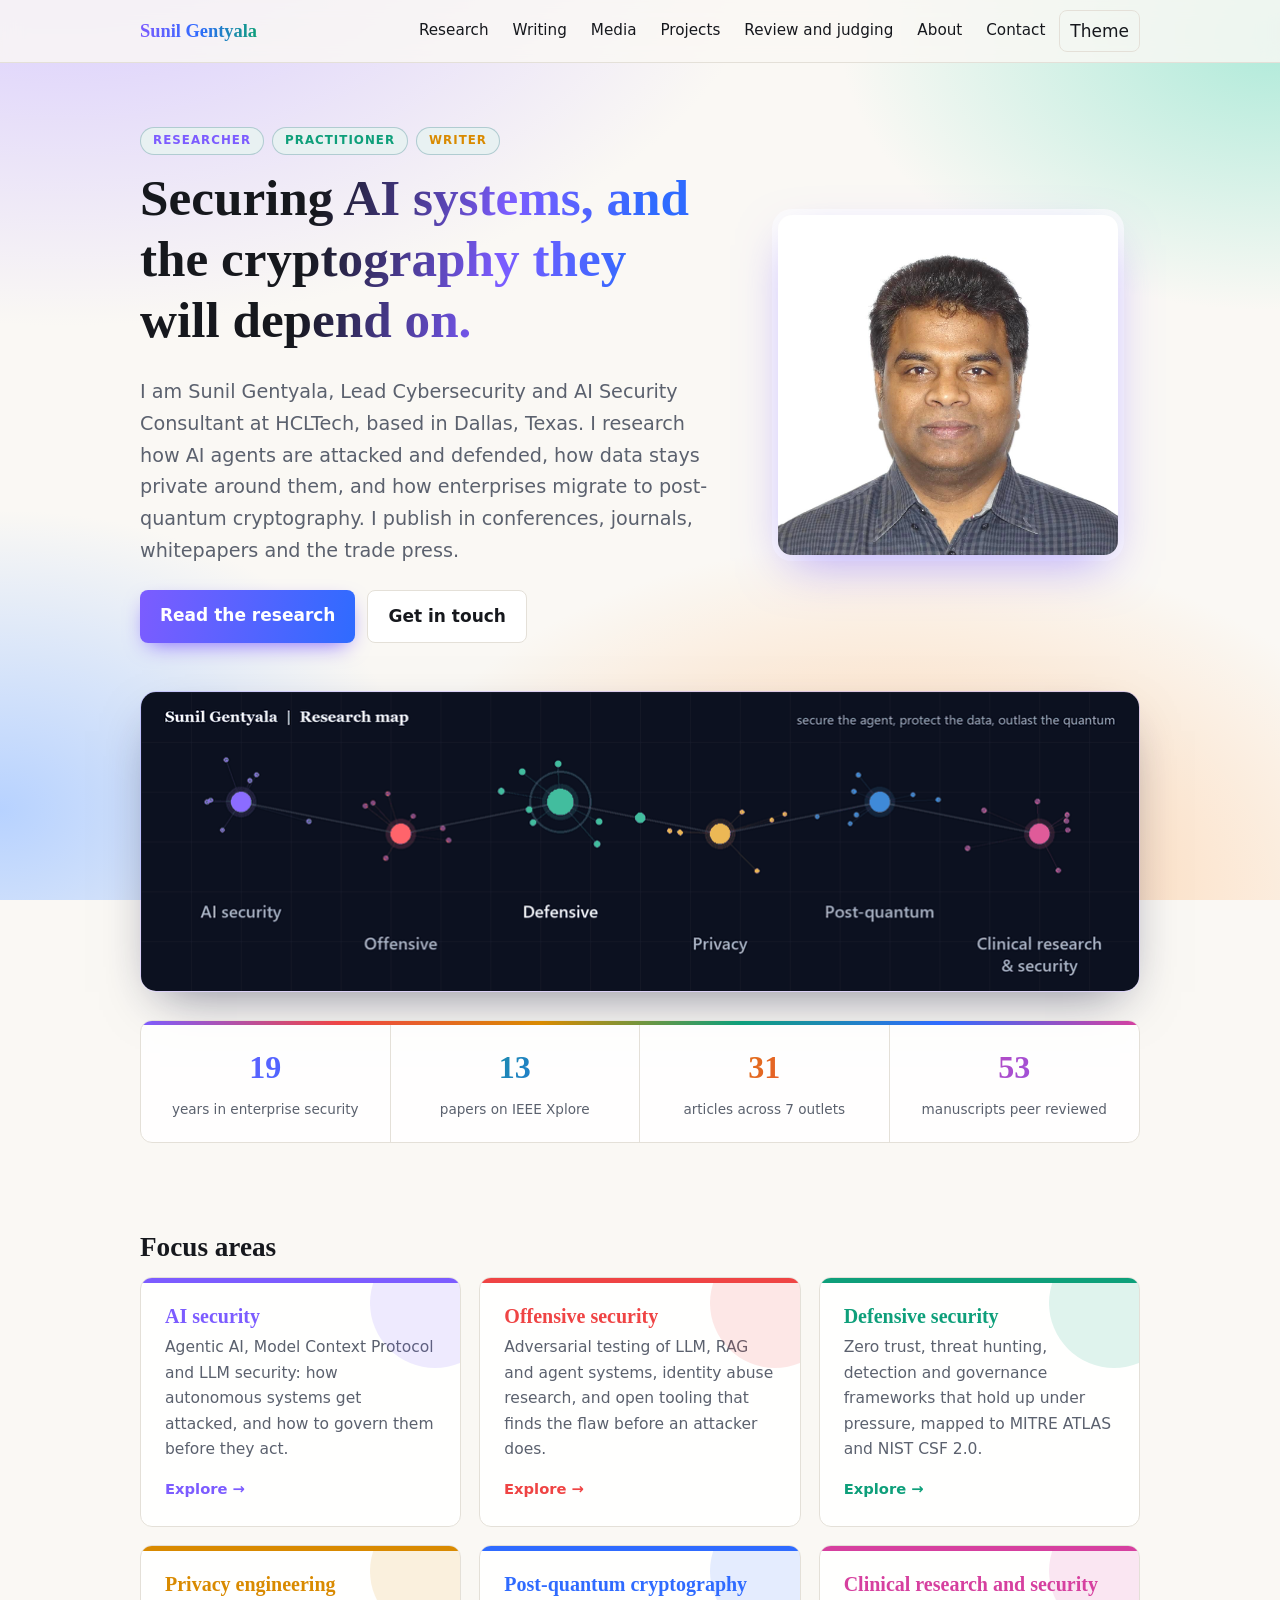
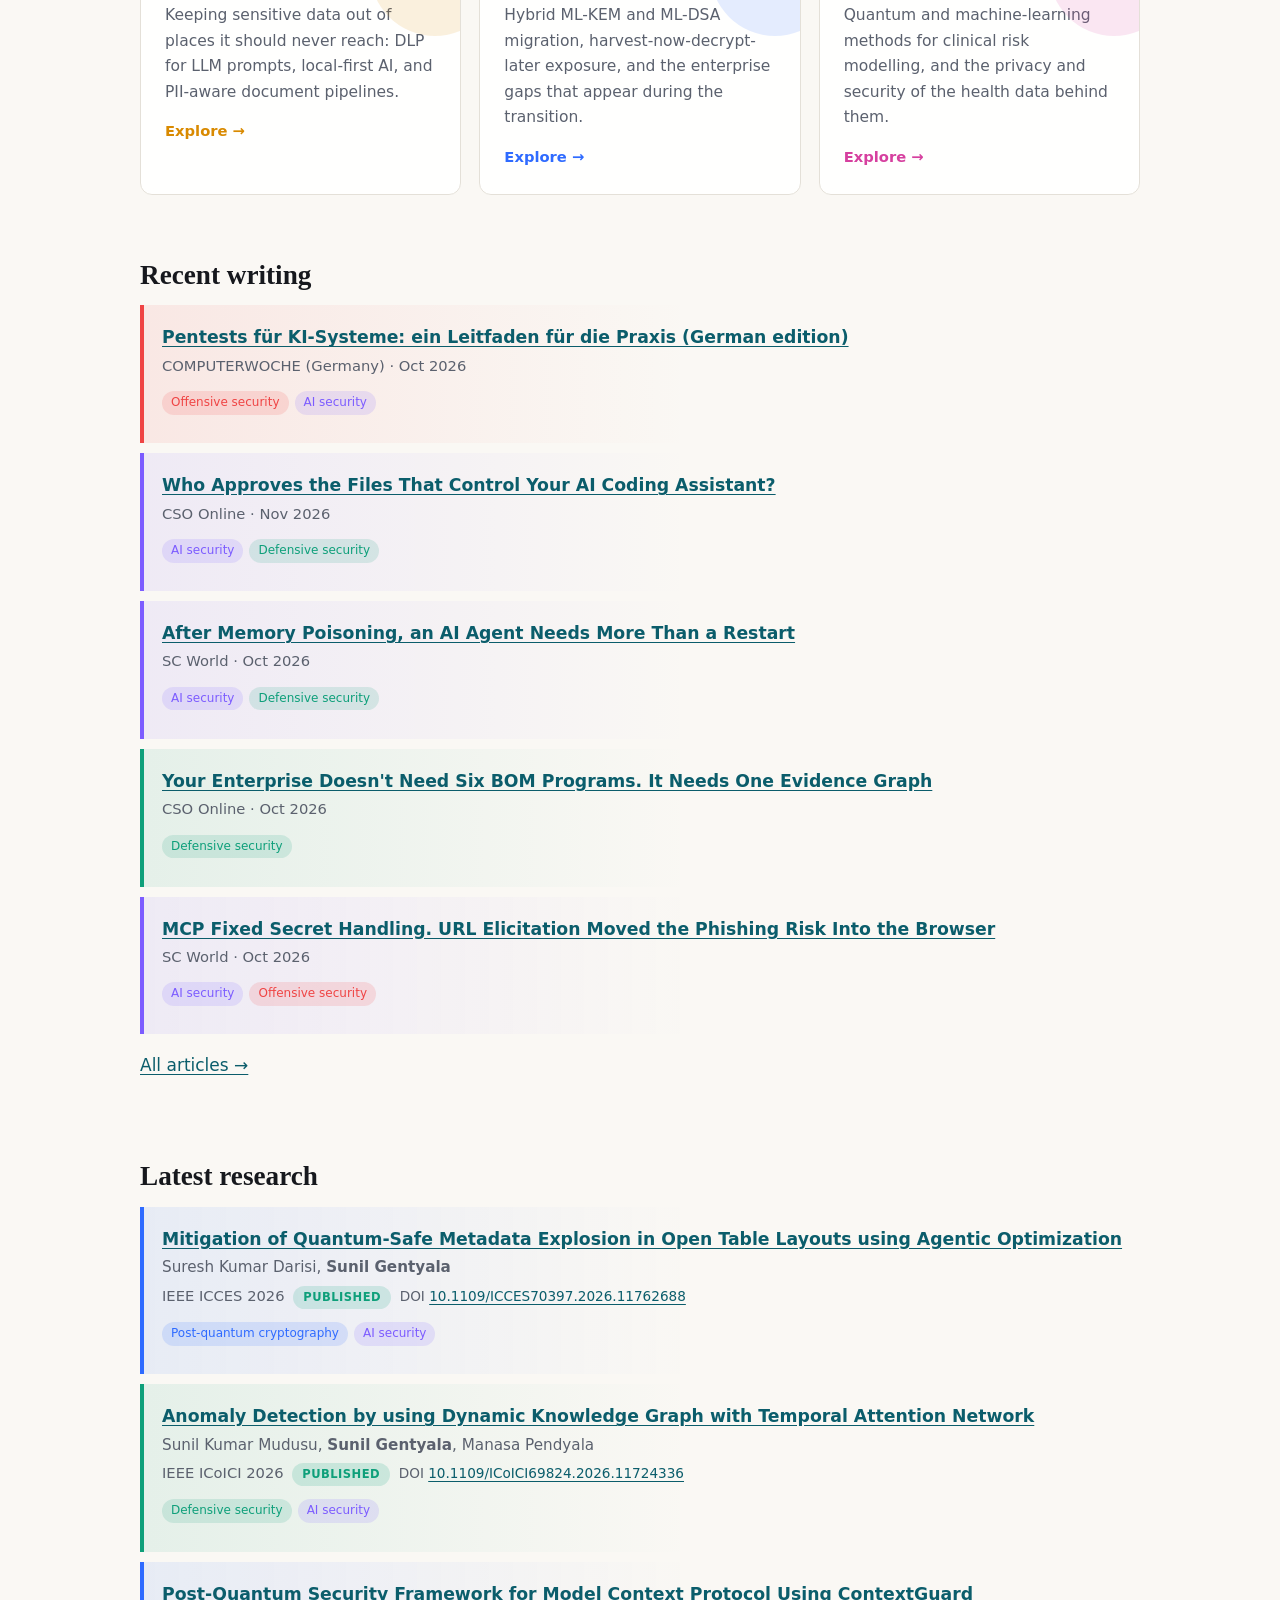
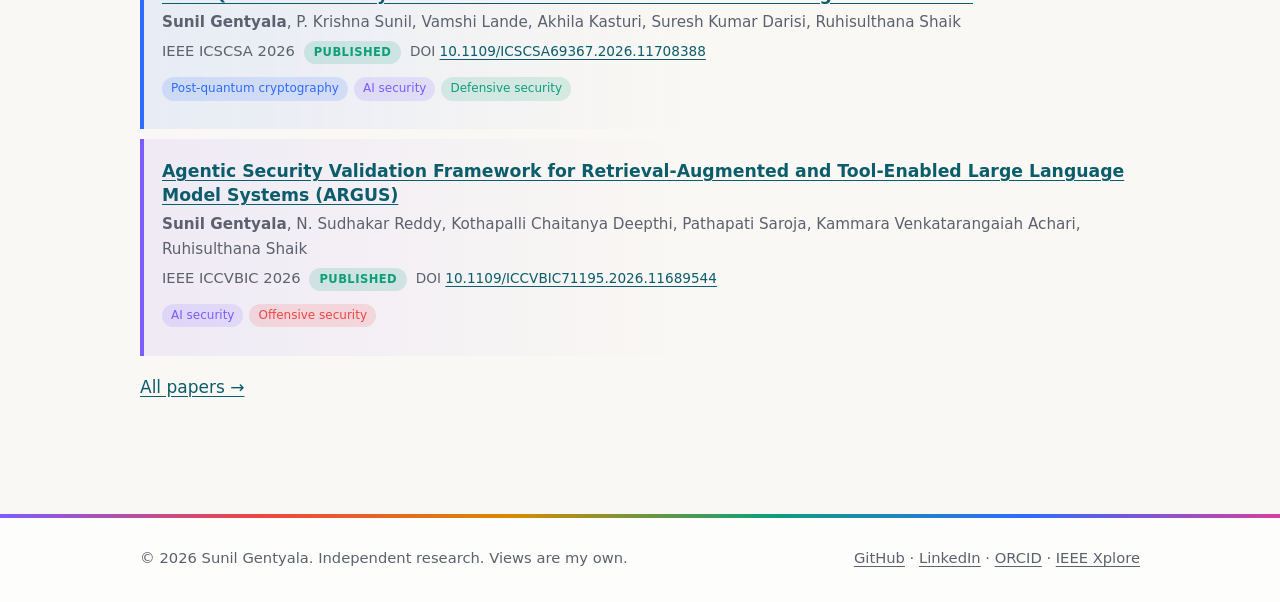
==== commit f21c8e33: "Add ICCES 2026 paper, 13 papers on IEEE Xplore" ====
--- a/index.html
+++ b/index.html
@@ -16,12 +16,12 @@
 </div><img src="assets/profile.jpg" alt="Portrait of Sunil Gentyala" width="340" height="340"></div></section>
 <div class="wrap"><figure class="banner"><img src="assets/network.gif?v=320735b2" alt="Animated map of six focus areas: AI security, offensive, defensive, privacy, post-quantum and clinical" width="1000" height="300"></figure><div class="stats">
 <div><b>19</b><span>years in enterprise security</span></div>
-<div><b>12</b><span>papers on IEEE Xplore</span></div>
+<div><b>13</b><span>papers on IEEE Xplore</span></div>
 <div><b>31</b><span>articles across 7 outlets</span></div>
 <div><b>53</b><span>manuscripts peer reviewed</span></div></div>
 <section class="block"><h2>Focus areas</h2><ul class="grid"><li><a class="area a-ai" href="ai-security.html"><h3>AI security</h3><p>Agentic AI, Model Context Protocol and LLM security: how autonomous systems get attacked, and how to govern them before they act.</p><span class="more">Explore &rarr;</span></a></li><li><a class="area a-off" href="offensive-security.html"><h3>Offensive security</h3><p>Adversarial testing of LLM, RAG and agent systems, identity abuse research, and open tooling that finds the flaw before an attacker does.</p><span class="more">Explore &rarr;</span></a></li><li><a class="area a-def" href="defensive-security.html"><h3>Defensive security</h3><p>Zero trust, threat hunting, detection and governance frameworks that hold up under pressure, mapped to MITRE ATLAS and NIST CSF 2.0.</p><span class="more">Explore &rarr;</span></a></li><li><a class="area a-priv" href="privacy-engineering.html"><h3>Privacy engineering</h3><p>Keeping sensitive data out of places it should never reach: DLP for LLM prompts, local-first AI, and PII-aware document pipelines.</p><span class="more">Explore &rarr;</span></a></li><li><a class="area a-pqc" href="post-quantum-cryptography.html"><h3>Post-quantum cryptography</h3><p>Hybrid ML-KEM and ML-DSA migration, harvest-now-decrypt-later exposure, and the enterprise gaps that appear during the transition.</p><span class="more">Explore &rarr;</span></a></li><li><a class="area a-clin" href="clinical-research.html"><h3>Clinical research and security</h3><p>Quantum and machine-learning methods for clinical risk modelling, and the privacy and security of the health data behind them.</p><span class="more">Explore &rarr;</span></a></li></ul></section>
 <section class="block"><h2>Recent writing</h2><ul class="list"><li class="item c-off" data-areas="off ai"><h3><a href="https://www.computerwoche.de/article/4234943/pentests-fur-ki-systeme-ein-leitfaden-fur-die-praxis.html" rel="noopener">Pentests für KI-Systeme: ein Leitfaden für die Praxis (German edition)</a></h3><p class="meta">COMPUTERWOCHE (Germany) &middot; Oct 2026</p><p class="tags"><span class="tag t-off">Offensive security</span><span class="tag t-ai">AI security</span></p></li><li class="item c-ai" data-areas="ai def"><h3><a href="https://www.csoonline.com/article/4242707/who-approves-the-files-that-control-your-ai-coding-assistant.html" rel="noopener">Who Approves the Files That Control Your AI Coding Assistant?</a></h3><p class="meta">CSO Online &middot; Nov 2026</p><p class="tags"><span class="tag t-ai">AI security</span><span class="tag t-def">Defensive security</span></p></li><li class="item c-ai" data-areas="ai def"><h3><a href="https://www.scworld.com/perspective/after-memory-poisoning-an-ai-agent-needs-more-than-a-restart" rel="noopener">After Memory Poisoning, an AI Agent Needs More Than a Restart</a></h3><p class="meta">SC World &middot; Oct 2026</p><p class="tags"><span class="tag t-ai">AI security</span><span class="tag t-def">Defensive security</span></p></li><li class="item c-def" data-areas="def"><h3><a href="https://www.csoonline.com/article/4231283/your-enterprise-doesnt-need-six-bom-programs-it-needs-one-evidence-graph.html" rel="noopener">Your Enterprise Doesn&#x27;t Need Six BOM Programs. It Needs One Evidence Graph</a></h3><p class="meta">CSO Online &middot; Oct 2026</p><p class="tags"><span class="tag t-def">Defensive security</span></p></li><li class="item c-ai" data-areas="ai off"><h3><a href="https://www.scworld.com/perspective/mcp-fixed-secret-handling-url-elicitation-moved-the-phishing-risk-into-the-browser" rel="noopener">MCP Fixed Secret Handling. URL Elicitation Moved the Phishing Risk Into the Browser</a></h3><p class="meta">SC World &middot; Oct 2026</p><p class="tags"><span class="tag t-ai">AI security</span><span class="tag t-off">Offensive security</span></p></li></ul><p><a href="writing.html">All articles &rarr;</a></p></section>
-<section class="block"><h2>Latest research</h2><ul class="list"><li class="item c-def" data-areas="def ai"><h3><a href="https://ieeexplore.ieee.org/document/11724336" rel="noopener">Anomaly Detection by using Dynamic Knowledge Graph with Temporal Attention Network</a></h3><p class="au">Sunil Kumar Mudusu, <strong>Sunil Gentyala</strong>, Manasa Pendyala</p><p class="meta">IEEE ICoICI 2026 <span class="pill ok">Published</span> <span class="doi">DOI <a href="https://doi.org/10.1109/ICoICI69824.2026.11724336" rel="noopener">10.1109/ICoICI69824.2026.11724336</a></span></p><p class="tags"><span class="tag t-def">Defensive security</span><span class="tag t-ai">AI security</span></p></li><li class="item c-pqc" data-areas="pqc ai def"><h3><a href="https://ieeexplore.ieee.org/document/11708388" rel="noopener">Post-Quantum Security Framework for Model Context Protocol Using ContextGuard</a></h3><p class="au"><strong>Sunil Gentyala</strong>, P. Krishna Sunil, Vamshi Lande, Akhila Kasturi, Suresh Kumar Darisi, Ruhisulthana Shaik</p><p class="meta">IEEE ICSCSA 2026 <span class="pill ok">Published</span> <span class="doi">DOI <a href="https://doi.org/10.1109/ICSCSA69367.2026.11708388" rel="noopener">10.1109/ICSCSA69367.2026.11708388</a></span></p><p class="tags"><span class="tag t-pqc">Post-quantum cryptography</span><span class="tag t-ai">AI security</span><span class="tag t-def">Defensive security</span></p></li><li class="item c-ai" data-areas="ai off"><h3><a href="https://ieeexplore.ieee.org/document/11689544" rel="noopener">Agentic Security Validation Framework for Retrieval-Augmented and Tool-Enabled Large Language Model Systems (ARGUS)</a></h3><p class="au"><strong>Sunil Gentyala</strong>, N. Sudhakar Reddy, Kothapalli Chaitanya Deepthi, Pathapati Saroja, Kammara Venkatarangaiah Achari, Ruhisulthana Shaik</p><p class="meta">IEEE ICCVBIC 2026 <span class="pill ok">Published</span> <span class="doi">DOI <a href="https://doi.org/10.1109/ICCVBIC71195.2026.11689544" rel="noopener">10.1109/ICCVBIC71195.2026.11689544</a></span></p><p class="tags"><span class="tag t-ai">AI security</span><span class="tag t-off">Offensive security</span></p></li><li class="item c-ai" data-areas="ai def"><h3><a href="https://ieeexplore.ieee.org/document/11619741" rel="noopener">A Zero-Trust Supply Chain Security Framework for Model Context Protocol-Based AI Systems</a></h3><p class="au"><strong>Sunil Gentyala</strong>, Ch. Srinivas, Raghu Dhumpati</p><p class="meta">IEEE ICCBI 2026 <span class="pill ok">Published</span> <span class="doi">DOI <a href="https://doi.org/10.1109/ICCBI68589.2026.11619741" rel="noopener">10.1109/ICCBI68589.2026.11619741</a></span></p><p class="tags"><span class="tag t-ai">AI security</span><span class="tag t-def">Defensive security</span></p></li></ul><p><a href="research.html">All papers &rarr;</a></p></section>
+<section class="block"><h2>Latest research</h2><ul class="list"><li class="item c-pqc" data-areas="pqc ai"><h3><a href="https://ieeexplore.ieee.org/document/11762688" rel="noopener">Mitigation of Quantum-Safe Metadata Explosion in Open Table Layouts using Agentic Optimization</a></h3><p class="au">Suresh Kumar Darisi, <strong>Sunil Gentyala</strong></p><p class="meta">IEEE ICCES 2026 <span class="pill ok">Published</span> <span class="doi">DOI <a href="https://doi.org/10.1109/ICCES70397.2026.11762688" rel="noopener">10.1109/ICCES70397.2026.11762688</a></span></p><p class="tags"><span class="tag t-pqc">Post-quantum cryptography</span><span class="tag t-ai">AI security</span></p></li><li class="item c-def" data-areas="def ai"><h3><a href="https://ieeexplore.ieee.org/document/11724336" rel="noopener">Anomaly Detection by using Dynamic Knowledge Graph with Temporal Attention Network</a></h3><p class="au">Sunil Kumar Mudusu, <strong>Sunil Gentyala</strong>, Manasa Pendyala</p><p class="meta">IEEE ICoICI 2026 <span class="pill ok">Published</span> <span class="doi">DOI <a href="https://doi.org/10.1109/ICoICI69824.2026.11724336" rel="noopener">10.1109/ICoICI69824.2026.11724336</a></span></p><p class="tags"><span class="tag t-def">Defensive security</span><span class="tag t-ai">AI security</span></p></li><li class="item c-pqc" data-areas="pqc ai def"><h3><a href="https://ieeexplore.ieee.org/document/11708388" rel="noopener">Post-Quantum Security Framework for Model Context Protocol Using ContextGuard</a></h3><p class="au"><strong>Sunil Gentyala</strong>, P. Krishna Sunil, Vamshi Lande, Akhila Kasturi, Suresh Kumar Darisi, Ruhisulthana Shaik</p><p class="meta">IEEE ICSCSA 2026 <span class="pill ok">Published</span> <span class="doi">DOI <a href="https://doi.org/10.1109/ICSCSA69367.2026.11708388" rel="noopener">10.1109/ICSCSA69367.2026.11708388</a></span></p><p class="tags"><span class="tag t-pqc">Post-quantum cryptography</span><span class="tag t-ai">AI security</span><span class="tag t-def">Defensive security</span></p></li><li class="item c-ai" data-areas="ai off"><h3><a href="https://ieeexplore.ieee.org/document/11689544" rel="noopener">Agentic Security Validation Framework for Retrieval-Augmented and Tool-Enabled Large Language Model Systems (ARGUS)</a></h3><p class="au"><strong>Sunil Gentyala</strong>, N. Sudhakar Reddy, Kothapalli Chaitanya Deepthi, Pathapati Saroja, Kammara Venkatarangaiah Achari, Ruhisulthana Shaik</p><p class="meta">IEEE ICCVBIC 2026 <span class="pill ok">Published</span> <span class="doi">DOI <a href="https://doi.org/10.1109/ICCVBIC71195.2026.11689544" rel="noopener">10.1109/ICCVBIC71195.2026.11689544</a></span></p><p class="tags"><span class="tag t-ai">AI security</span><span class="tag t-off">Offensive security</span></p></li></ul><p><a href="research.html">All papers &rarr;</a></p></section>
 </div></main>
 <footer class="site"><div class="wrap"><span>&copy; 2026 Sunil Gentyala. Independent research. Views are my own.</span>
 <span><a href="https://github.com/sunilgentyala" rel="noopener">GitHub</a> &middot; <a href="https://www.linkedin.com/in/sunil-gentyala/" rel="noopener">LinkedIn</a> &middot; <a href="https://orcid.org/0009-0005-2642-3479" rel="noopener">ORCID</a> &middot; <a href="https://ieeexplore.ieee.org/author/445793536496057" rel="noopener">IEEE Xplore</a></span></div></footer>
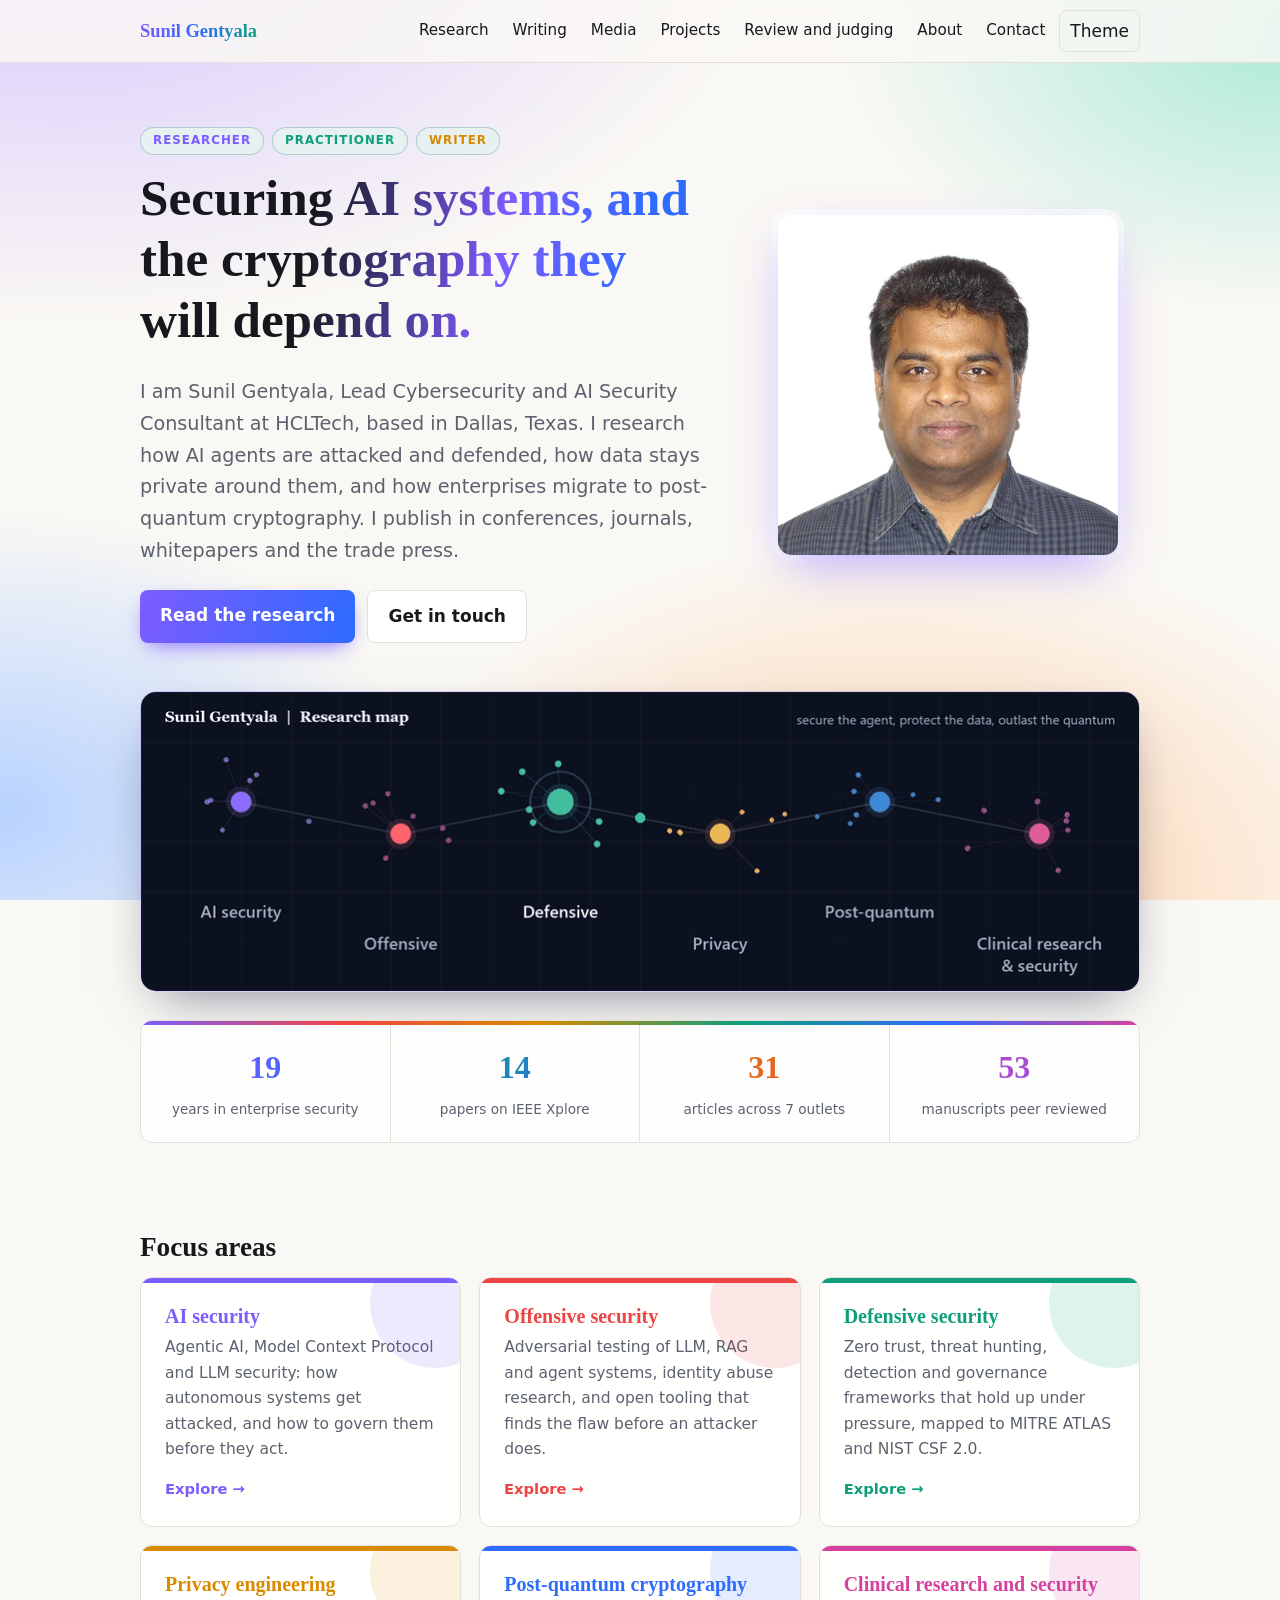
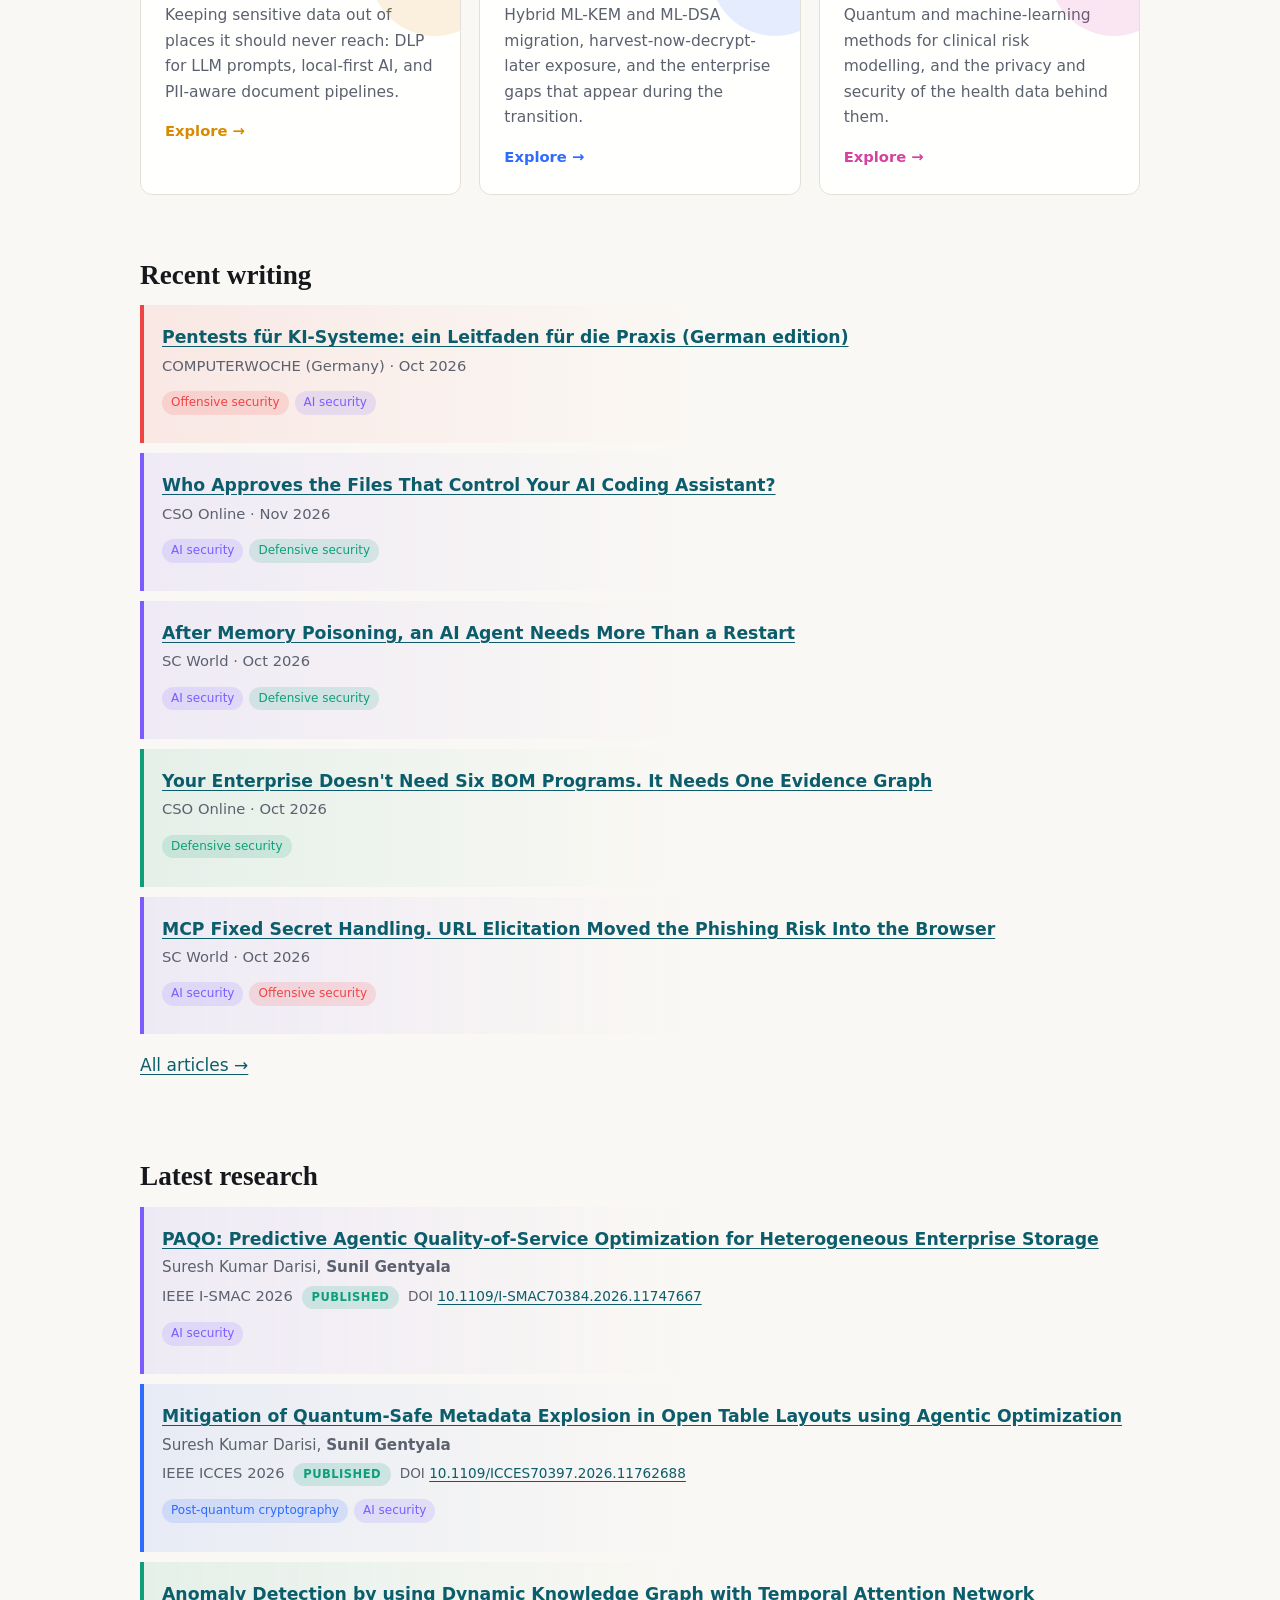
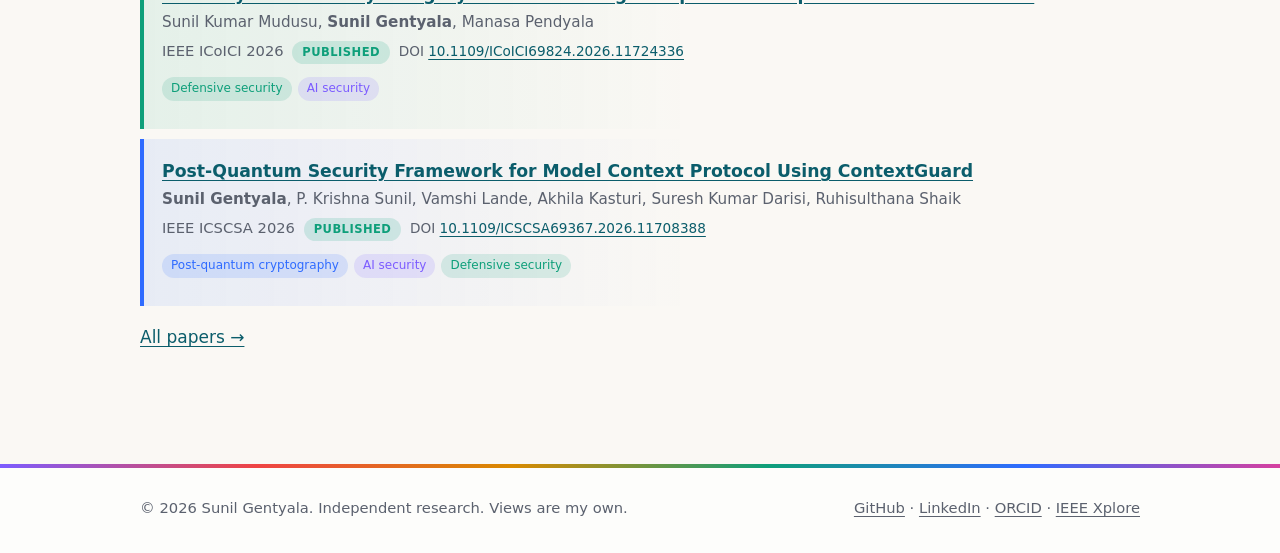
==== commit 06b90c94: "Add PAQO I-SMAC 2026, 14 papers on IEEE Xplore" ====
--- a/index.html
+++ b/index.html
@@ -16,12 +16,12 @@
 </div><img src="assets/profile.jpg" alt="Portrait of Sunil Gentyala" width="340" height="340"></div></section>
 <div class="wrap"><figure class="banner"><img src="assets/network.gif?v=320735b2" alt="Animated map of six focus areas: AI security, offensive, defensive, privacy, post-quantum and clinical" width="1000" height="300"></figure><div class="stats">
 <div><b>19</b><span>years in enterprise security</span></div>
-<div><b>13</b><span>papers on IEEE Xplore</span></div>
+<div><b>14</b><span>papers on IEEE Xplore</span></div>
 <div><b>31</b><span>articles across 7 outlets</span></div>
 <div><b>53</b><span>manuscripts peer reviewed</span></div></div>
 <section class="block"><h2>Focus areas</h2><ul class="grid"><li><a class="area a-ai" href="ai-security.html"><h3>AI security</h3><p>Agentic AI, Model Context Protocol and LLM security: how autonomous systems get attacked, and how to govern them before they act.</p><span class="more">Explore &rarr;</span></a></li><li><a class="area a-off" href="offensive-security.html"><h3>Offensive security</h3><p>Adversarial testing of LLM, RAG and agent systems, identity abuse research, and open tooling that finds the flaw before an attacker does.</p><span class="more">Explore &rarr;</span></a></li><li><a class="area a-def" href="defensive-security.html"><h3>Defensive security</h3><p>Zero trust, threat hunting, detection and governance frameworks that hold up under pressure, mapped to MITRE ATLAS and NIST CSF 2.0.</p><span class="more">Explore &rarr;</span></a></li><li><a class="area a-priv" href="privacy-engineering.html"><h3>Privacy engineering</h3><p>Keeping sensitive data out of places it should never reach: DLP for LLM prompts, local-first AI, and PII-aware document pipelines.</p><span class="more">Explore &rarr;</span></a></li><li><a class="area a-pqc" href="post-quantum-cryptography.html"><h3>Post-quantum cryptography</h3><p>Hybrid ML-KEM and ML-DSA migration, harvest-now-decrypt-later exposure, and the enterprise gaps that appear during the transition.</p><span class="more">Explore &rarr;</span></a></li><li><a class="area a-clin" href="clinical-research.html"><h3>Clinical research and security</h3><p>Quantum and machine-learning methods for clinical risk modelling, and the privacy and security of the health data behind them.</p><span class="more">Explore &rarr;</span></a></li></ul></section>
 <section class="block"><h2>Recent writing</h2><ul class="list"><li class="item c-off" data-areas="off ai"><h3><a href="https://www.computerwoche.de/article/4234943/pentests-fur-ki-systeme-ein-leitfaden-fur-die-praxis.html" rel="noopener">Pentests für KI-Systeme: ein Leitfaden für die Praxis (German edition)</a></h3><p class="meta">COMPUTERWOCHE (Germany) &middot; Oct 2026</p><p class="tags"><span class="tag t-off">Offensive security</span><span class="tag t-ai">AI security</span></p></li><li class="item c-ai" data-areas="ai def"><h3><a href="https://www.csoonline.com/article/4242707/who-approves-the-files-that-control-your-ai-coding-assistant.html" rel="noopener">Who Approves the Files That Control Your AI Coding Assistant?</a></h3><p class="meta">CSO Online &middot; Nov 2026</p><p class="tags"><span class="tag t-ai">AI security</span><span class="tag t-def">Defensive security</span></p></li><li class="item c-ai" data-areas="ai def"><h3><a href="https://www.scworld.com/perspective/after-memory-poisoning-an-ai-agent-needs-more-than-a-restart" rel="noopener">After Memory Poisoning, an AI Agent Needs More Than a Restart</a></h3><p class="meta">SC World &middot; Oct 2026</p><p class="tags"><span class="tag t-ai">AI security</span><span class="tag t-def">Defensive security</span></p></li><li class="item c-def" data-areas="def"><h3><a href="https://www.csoonline.com/article/4231283/your-enterprise-doesnt-need-six-bom-programs-it-needs-one-evidence-graph.html" rel="noopener">Your Enterprise Doesn&#x27;t Need Six BOM Programs. It Needs One Evidence Graph</a></h3><p class="meta">CSO Online &middot; Oct 2026</p><p class="tags"><span class="tag t-def">Defensive security</span></p></li><li class="item c-ai" data-areas="ai off"><h3><a href="https://www.scworld.com/perspective/mcp-fixed-secret-handling-url-elicitation-moved-the-phishing-risk-into-the-browser" rel="noopener">MCP Fixed Secret Handling. URL Elicitation Moved the Phishing Risk Into the Browser</a></h3><p class="meta">SC World &middot; Oct 2026</p><p class="tags"><span class="tag t-ai">AI security</span><span class="tag t-off">Offensive security</span></p></li></ul><p><a href="writing.html">All articles &rarr;</a></p></section>
-<section class="block"><h2>Latest research</h2><ul class="list"><li class="item c-pqc" data-areas="pqc ai"><h3><a href="https://ieeexplore.ieee.org/document/11762688" rel="noopener">Mitigation of Quantum-Safe Metadata Explosion in Open Table Layouts using Agentic Optimization</a></h3><p class="au">Suresh Kumar Darisi, <strong>Sunil Gentyala</strong></p><p class="meta">IEEE ICCES 2026 <span class="pill ok">Published</span> <span class="doi">DOI <a href="https://doi.org/10.1109/ICCES70397.2026.11762688" rel="noopener">10.1109/ICCES70397.2026.11762688</a></span></p><p class="tags"><span class="tag t-pqc">Post-quantum cryptography</span><span class="tag t-ai">AI security</span></p></li><li class="item c-def" data-areas="def ai"><h3><a href="https://ieeexplore.ieee.org/document/11724336" rel="noopener">Anomaly Detection by using Dynamic Knowledge Graph with Temporal Attention Network</a></h3><p class="au">Sunil Kumar Mudusu, <strong>Sunil Gentyala</strong>, Manasa Pendyala</p><p class="meta">IEEE ICoICI 2026 <span class="pill ok">Published</span> <span class="doi">DOI <a href="https://doi.org/10.1109/ICoICI69824.2026.11724336" rel="noopener">10.1109/ICoICI69824.2026.11724336</a></span></p><p class="tags"><span class="tag t-def">Defensive security</span><span class="tag t-ai">AI security</span></p></li><li class="item c-pqc" data-areas="pqc ai def"><h3><a href="https://ieeexplore.ieee.org/document/11708388" rel="noopener">Post-Quantum Security Framework for Model Context Protocol Using ContextGuard</a></h3><p class="au"><strong>Sunil Gentyala</strong>, P. Krishna Sunil, Vamshi Lande, Akhila Kasturi, Suresh Kumar Darisi, Ruhisulthana Shaik</p><p class="meta">IEEE ICSCSA 2026 <span class="pill ok">Published</span> <span class="doi">DOI <a href="https://doi.org/10.1109/ICSCSA69367.2026.11708388" rel="noopener">10.1109/ICSCSA69367.2026.11708388</a></span></p><p class="tags"><span class="tag t-pqc">Post-quantum cryptography</span><span class="tag t-ai">AI security</span><span class="tag t-def">Defensive security</span></p></li><li class="item c-ai" data-areas="ai off"><h3><a href="https://ieeexplore.ieee.org/document/11689544" rel="noopener">Agentic Security Validation Framework for Retrieval-Augmented and Tool-Enabled Large Language Model Systems (ARGUS)</a></h3><p class="au"><strong>Sunil Gentyala</strong>, N. Sudhakar Reddy, Kothapalli Chaitanya Deepthi, Pathapati Saroja, Kammara Venkatarangaiah Achari, Ruhisulthana Shaik</p><p class="meta">IEEE ICCVBIC 2026 <span class="pill ok">Published</span> <span class="doi">DOI <a href="https://doi.org/10.1109/ICCVBIC71195.2026.11689544" rel="noopener">10.1109/ICCVBIC71195.2026.11689544</a></span></p><p class="tags"><span class="tag t-ai">AI security</span><span class="tag t-off">Offensive security</span></p></li></ul><p><a href="research.html">All papers &rarr;</a></p></section>
+<section class="block"><h2>Latest research</h2><ul class="list"><li class="item c-ai" data-areas="ai"><h3><a href="https://ieeexplore.ieee.org/document/11747667" rel="noopener">PAQO: Predictive Agentic Quality-of-Service Optimization for Heterogeneous Enterprise Storage</a></h3><p class="au">Suresh Kumar Darisi, <strong>Sunil Gentyala</strong></p><p class="meta">IEEE I-SMAC 2026 <span class="pill ok">Published</span> <span class="doi">DOI <a href="https://doi.org/10.1109/I-SMAC70384.2026.11747667" rel="noopener">10.1109/I-SMAC70384.2026.11747667</a></span></p><p class="tags"><span class="tag t-ai">AI security</span></p></li><li class="item c-pqc" data-areas="pqc ai"><h3><a href="https://ieeexplore.ieee.org/document/11762688" rel="noopener">Mitigation of Quantum-Safe Metadata Explosion in Open Table Layouts using Agentic Optimization</a></h3><p class="au">Suresh Kumar Darisi, <strong>Sunil Gentyala</strong></p><p class="meta">IEEE ICCES 2026 <span class="pill ok">Published</span> <span class="doi">DOI <a href="https://doi.org/10.1109/ICCES70397.2026.11762688" rel="noopener">10.1109/ICCES70397.2026.11762688</a></span></p><p class="tags"><span class="tag t-pqc">Post-quantum cryptography</span><span class="tag t-ai">AI security</span></p></li><li class="item c-def" data-areas="def ai"><h3><a href="https://ieeexplore.ieee.org/document/11724336" rel="noopener">Anomaly Detection by using Dynamic Knowledge Graph with Temporal Attention Network</a></h3><p class="au">Sunil Kumar Mudusu, <strong>Sunil Gentyala</strong>, Manasa Pendyala</p><p class="meta">IEEE ICoICI 2026 <span class="pill ok">Published</span> <span class="doi">DOI <a href="https://doi.org/10.1109/ICoICI69824.2026.11724336" rel="noopener">10.1109/ICoICI69824.2026.11724336</a></span></p><p class="tags"><span class="tag t-def">Defensive security</span><span class="tag t-ai">AI security</span></p></li><li class="item c-pqc" data-areas="pqc ai def"><h3><a href="https://ieeexplore.ieee.org/document/11708388" rel="noopener">Post-Quantum Security Framework for Model Context Protocol Using ContextGuard</a></h3><p class="au"><strong>Sunil Gentyala</strong>, P. Krishna Sunil, Vamshi Lande, Akhila Kasturi, Suresh Kumar Darisi, Ruhisulthana Shaik</p><p class="meta">IEEE ICSCSA 2026 <span class="pill ok">Published</span> <span class="doi">DOI <a href="https://doi.org/10.1109/ICSCSA69367.2026.11708388" rel="noopener">10.1109/ICSCSA69367.2026.11708388</a></span></p><p class="tags"><span class="tag t-pqc">Post-quantum cryptography</span><span class="tag t-ai">AI security</span><span class="tag t-def">Defensive security</span></p></li></ul><p><a href="research.html">All papers &rarr;</a></p></section>
 </div></main>
 <footer class="site"><div class="wrap"><span>&copy; 2026 Sunil Gentyala. Independent research. Views are my own.</span>
 <span><a href="https://github.com/sunilgentyala" rel="noopener">GitHub</a> &middot; <a href="https://www.linkedin.com/in/sunil-gentyala/" rel="noopener">LinkedIn</a> &middot; <a href="https://orcid.org/0009-0005-2642-3479" rel="noopener">ORCID</a> &middot; <a href="https://ieeexplore.ieee.org/author/445793536496057" rel="noopener">IEEE Xplore</a></span></div></footer>
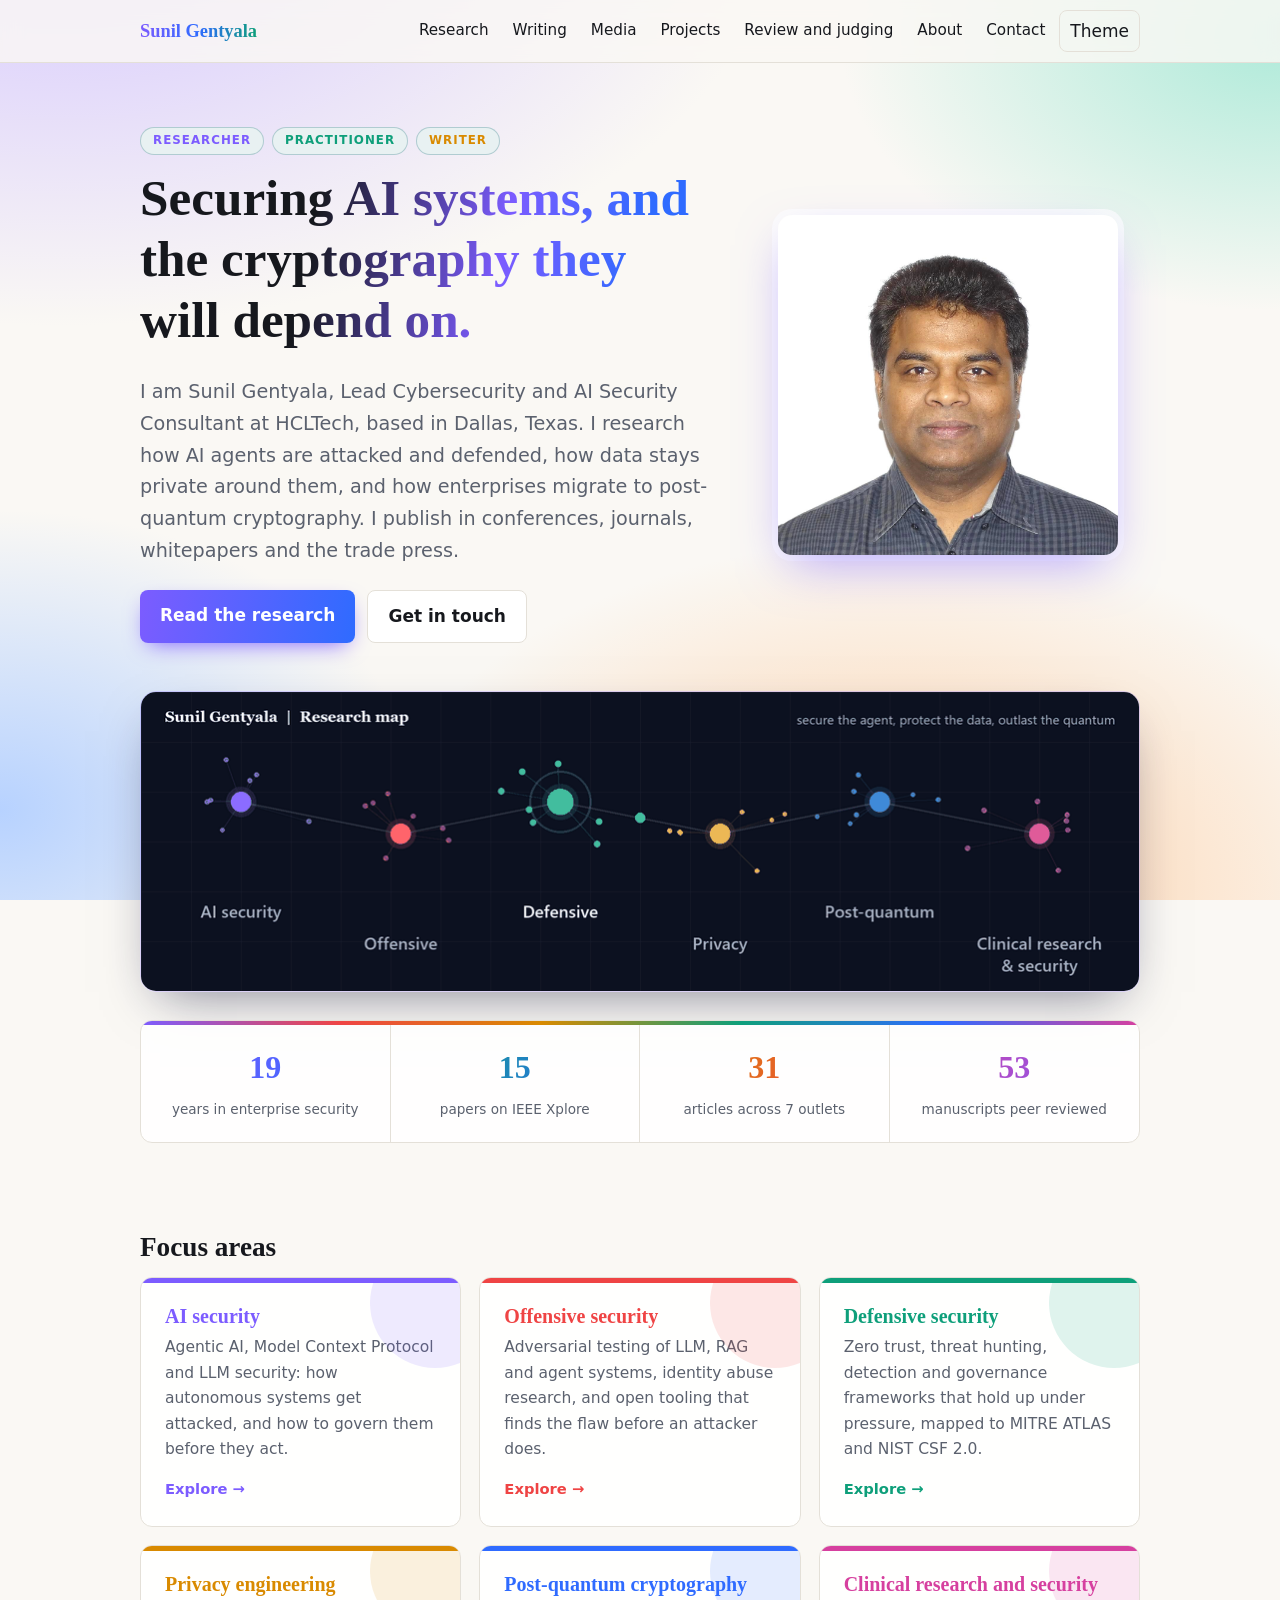
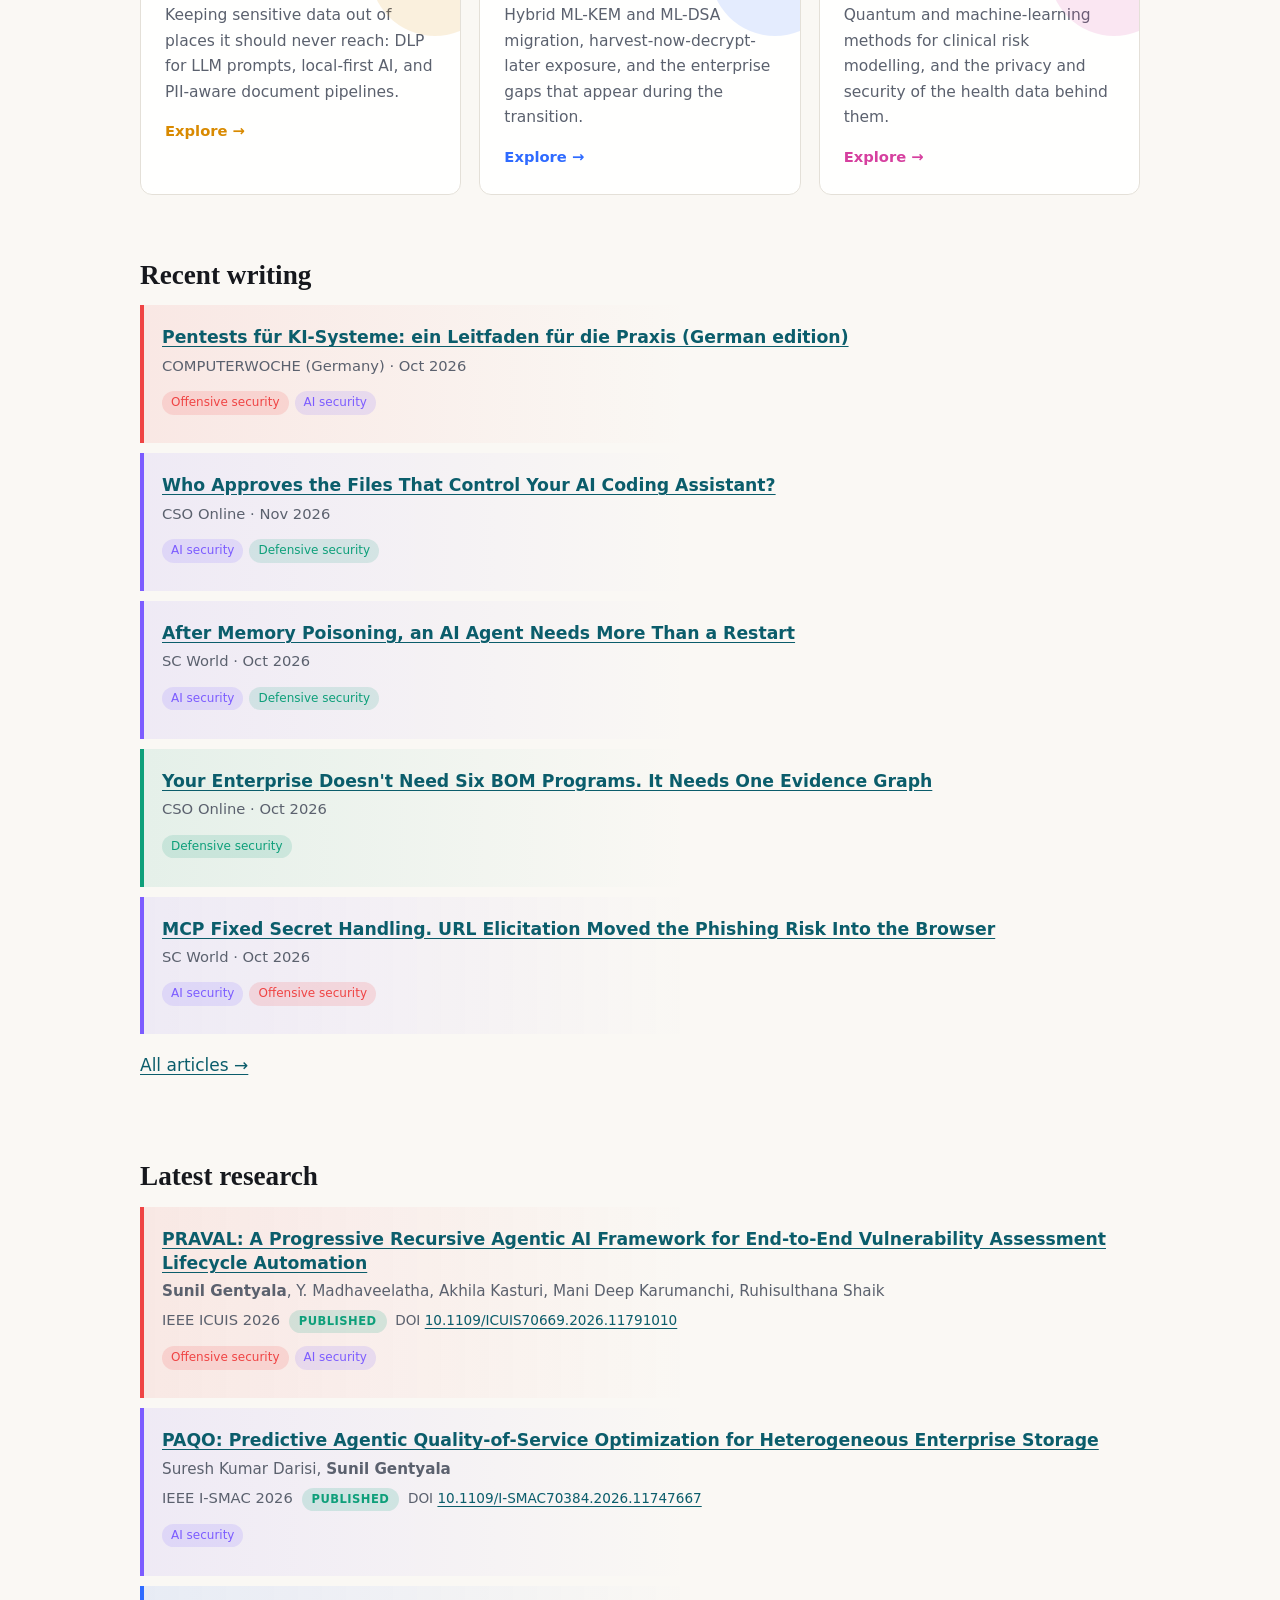
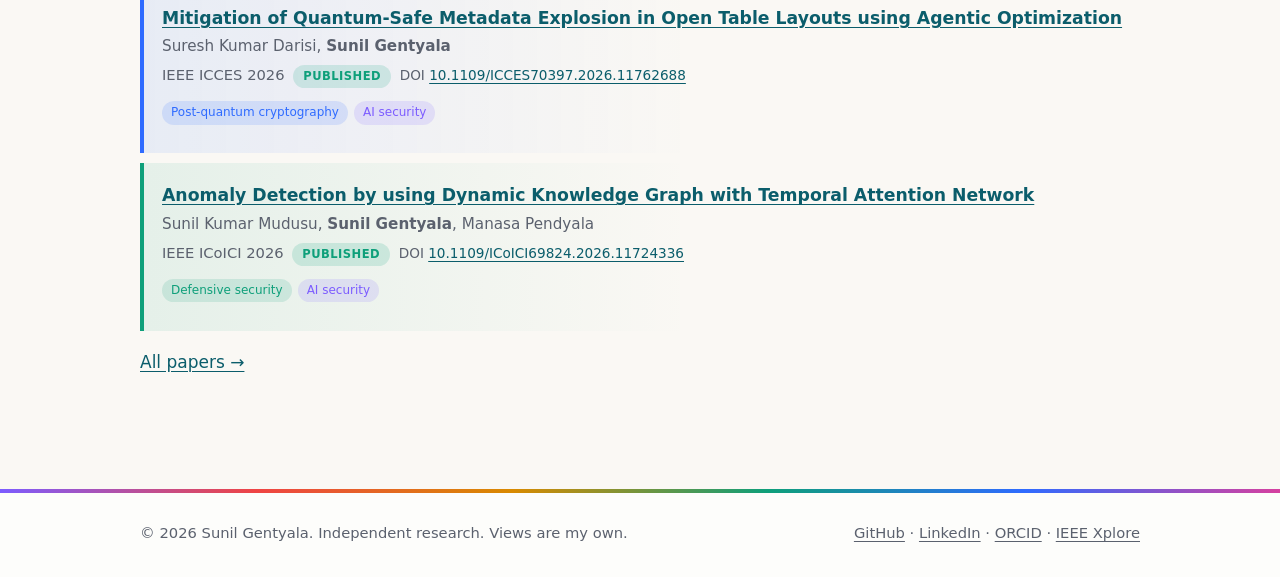
==== commit 4b5711b5: "Add PRAVAL IEEE Xplore paper (ICUIS 2026) to research page, 15 papers" ====
--- a/index.html
+++ b/index.html
@@ -16,12 +16,12 @@
 </div><img src="assets/profile.jpg" alt="Portrait of Sunil Gentyala" width="340" height="340"></div></section>
 <div class="wrap"><figure class="banner"><img src="assets/network.gif?v=320735b2" alt="Animated map of six focus areas: AI security, offensive, defensive, privacy, post-quantum and clinical" width="1000" height="300"></figure><div class="stats">
 <div><b>19</b><span>years in enterprise security</span></div>
-<div><b>14</b><span>papers on IEEE Xplore</span></div>
+<div><b>15</b><span>papers on IEEE Xplore</span></div>
 <div><b>31</b><span>articles across 7 outlets</span></div>
 <div><b>53</b><span>manuscripts peer reviewed</span></div></div>
 <section class="block"><h2>Focus areas</h2><ul class="grid"><li><a class="area a-ai" href="ai-security.html"><h3>AI security</h3><p>Agentic AI, Model Context Protocol and LLM security: how autonomous systems get attacked, and how to govern them before they act.</p><span class="more">Explore &rarr;</span></a></li><li><a class="area a-off" href="offensive-security.html"><h3>Offensive security</h3><p>Adversarial testing of LLM, RAG and agent systems, identity abuse research, and open tooling that finds the flaw before an attacker does.</p><span class="more">Explore &rarr;</span></a></li><li><a class="area a-def" href="defensive-security.html"><h3>Defensive security</h3><p>Zero trust, threat hunting, detection and governance frameworks that hold up under pressure, mapped to MITRE ATLAS and NIST CSF 2.0.</p><span class="more">Explore &rarr;</span></a></li><li><a class="area a-priv" href="privacy-engineering.html"><h3>Privacy engineering</h3><p>Keeping sensitive data out of places it should never reach: DLP for LLM prompts, local-first AI, and PII-aware document pipelines.</p><span class="more">Explore &rarr;</span></a></li><li><a class="area a-pqc" href="post-quantum-cryptography.html"><h3>Post-quantum cryptography</h3><p>Hybrid ML-KEM and ML-DSA migration, harvest-now-decrypt-later exposure, and the enterprise gaps that appear during the transition.</p><span class="more">Explore &rarr;</span></a></li><li><a class="area a-clin" href="clinical-research.html"><h3>Clinical research and security</h3><p>Quantum and machine-learning methods for clinical risk modelling, and the privacy and security of the health data behind them.</p><span class="more">Explore &rarr;</span></a></li></ul></section>
 <section class="block"><h2>Recent writing</h2><ul class="list"><li class="item c-off" data-areas="off ai"><h3><a href="https://www.computerwoche.de/article/4234943/pentests-fur-ki-systeme-ein-leitfaden-fur-die-praxis.html" rel="noopener">Pentests für KI-Systeme: ein Leitfaden für die Praxis (German edition)</a></h3><p class="meta">COMPUTERWOCHE (Germany) &middot; Oct 2026</p><p class="tags"><span class="tag t-off">Offensive security</span><span class="tag t-ai">AI security</span></p></li><li class="item c-ai" data-areas="ai def"><h3><a href="https://www.csoonline.com/article/4242707/who-approves-the-files-that-control-your-ai-coding-assistant.html" rel="noopener">Who Approves the Files That Control Your AI Coding Assistant?</a></h3><p class="meta">CSO Online &middot; Nov 2026</p><p class="tags"><span class="tag t-ai">AI security</span><span class="tag t-def">Defensive security</span></p></li><li class="item c-ai" data-areas="ai def"><h3><a href="https://www.scworld.com/perspective/after-memory-poisoning-an-ai-agent-needs-more-than-a-restart" rel="noopener">After Memory Poisoning, an AI Agent Needs More Than a Restart</a></h3><p class="meta">SC World &middot; Oct 2026</p><p class="tags"><span class="tag t-ai">AI security</span><span class="tag t-def">Defensive security</span></p></li><li class="item c-def" data-areas="def"><h3><a href="https://www.csoonline.com/article/4231283/your-enterprise-doesnt-need-six-bom-programs-it-needs-one-evidence-graph.html" rel="noopener">Your Enterprise Doesn&#x27;t Need Six BOM Programs. It Needs One Evidence Graph</a></h3><p class="meta">CSO Online &middot; Oct 2026</p><p class="tags"><span class="tag t-def">Defensive security</span></p></li><li class="item c-ai" data-areas="ai off"><h3><a href="https://www.scworld.com/perspective/mcp-fixed-secret-handling-url-elicitation-moved-the-phishing-risk-into-the-browser" rel="noopener">MCP Fixed Secret Handling. URL Elicitation Moved the Phishing Risk Into the Browser</a></h3><p class="meta">SC World &middot; Oct 2026</p><p class="tags"><span class="tag t-ai">AI security</span><span class="tag t-off">Offensive security</span></p></li></ul><p><a href="writing.html">All articles &rarr;</a></p></section>
-<section class="block"><h2>Latest research</h2><ul class="list"><li class="item c-ai" data-areas="ai"><h3><a href="https://ieeexplore.ieee.org/document/11747667" rel="noopener">PAQO: Predictive Agentic Quality-of-Service Optimization for Heterogeneous Enterprise Storage</a></h3><p class="au">Suresh Kumar Darisi, <strong>Sunil Gentyala</strong></p><p class="meta">IEEE I-SMAC 2026 <span class="pill ok">Published</span> <span class="doi">DOI <a href="https://doi.org/10.1109/I-SMAC70384.2026.11747667" rel="noopener">10.1109/I-SMAC70384.2026.11747667</a></span></p><p class="tags"><span class="tag t-ai">AI security</span></p></li><li class="item c-pqc" data-areas="pqc ai"><h3><a href="https://ieeexplore.ieee.org/document/11762688" rel="noopener">Mitigation of Quantum-Safe Metadata Explosion in Open Table Layouts using Agentic Optimization</a></h3><p class="au">Suresh Kumar Darisi, <strong>Sunil Gentyala</strong></p><p class="meta">IEEE ICCES 2026 <span class="pill ok">Published</span> <span class="doi">DOI <a href="https://doi.org/10.1109/ICCES70397.2026.11762688" rel="noopener">10.1109/ICCES70397.2026.11762688</a></span></p><p class="tags"><span class="tag t-pqc">Post-quantum cryptography</span><span class="tag t-ai">AI security</span></p></li><li class="item c-def" data-areas="def ai"><h3><a href="https://ieeexplore.ieee.org/document/11724336" rel="noopener">Anomaly Detection by using Dynamic Knowledge Graph with Temporal Attention Network</a></h3><p class="au">Sunil Kumar Mudusu, <strong>Sunil Gentyala</strong>, Manasa Pendyala</p><p class="meta">IEEE ICoICI 2026 <span class="pill ok">Published</span> <span class="doi">DOI <a href="https://doi.org/10.1109/ICoICI69824.2026.11724336" rel="noopener">10.1109/ICoICI69824.2026.11724336</a></span></p><p class="tags"><span class="tag t-def">Defensive security</span><span class="tag t-ai">AI security</span></p></li><li class="item c-pqc" data-areas="pqc ai def"><h3><a href="https://ieeexplore.ieee.org/document/11708388" rel="noopener">Post-Quantum Security Framework for Model Context Protocol Using ContextGuard</a></h3><p class="au"><strong>Sunil Gentyala</strong>, P. Krishna Sunil, Vamshi Lande, Akhila Kasturi, Suresh Kumar Darisi, Ruhisulthana Shaik</p><p class="meta">IEEE ICSCSA 2026 <span class="pill ok">Published</span> <span class="doi">DOI <a href="https://doi.org/10.1109/ICSCSA69367.2026.11708388" rel="noopener">10.1109/ICSCSA69367.2026.11708388</a></span></p><p class="tags"><span class="tag t-pqc">Post-quantum cryptography</span><span class="tag t-ai">AI security</span><span class="tag t-def">Defensive security</span></p></li></ul><p><a href="research.html">All papers &rarr;</a></p></section>
+<section class="block"><h2>Latest research</h2><ul class="list"><li class="item c-off" data-areas="off ai"><h3><a href="https://ieeexplore.ieee.org/document/11791010" rel="noopener">PRAVAL: A Progressive Recursive Agentic AI Framework for End-to-End Vulnerability Assessment Lifecycle Automation</a></h3><p class="au"><strong>Sunil Gentyala</strong>, Y. Madhaveelatha, Akhila Kasturi, Mani Deep Karumanchi, Ruhisulthana Shaik</p><p class="meta">IEEE ICUIS 2026 <span class="pill ok">Published</span> <span class="doi">DOI <a href="https://doi.org/10.1109/ICUIS70669.2026.11791010" rel="noopener">10.1109/ICUIS70669.2026.11791010</a></span></p><p class="tags"><span class="tag t-off">Offensive security</span><span class="tag t-ai">AI security</span></p></li><li class="item c-ai" data-areas="ai"><h3><a href="https://ieeexplore.ieee.org/document/11747667" rel="noopener">PAQO: Predictive Agentic Quality-of-Service Optimization for Heterogeneous Enterprise Storage</a></h3><p class="au">Suresh Kumar Darisi, <strong>Sunil Gentyala</strong></p><p class="meta">IEEE I-SMAC 2026 <span class="pill ok">Published</span> <span class="doi">DOI <a href="https://doi.org/10.1109/I-SMAC70384.2026.11747667" rel="noopener">10.1109/I-SMAC70384.2026.11747667</a></span></p><p class="tags"><span class="tag t-ai">AI security</span></p></li><li class="item c-pqc" data-areas="pqc ai"><h3><a href="https://ieeexplore.ieee.org/document/11762688" rel="noopener">Mitigation of Quantum-Safe Metadata Explosion in Open Table Layouts using Agentic Optimization</a></h3><p class="au">Suresh Kumar Darisi, <strong>Sunil Gentyala</strong></p><p class="meta">IEEE ICCES 2026 <span class="pill ok">Published</span> <span class="doi">DOI <a href="https://doi.org/10.1109/ICCES70397.2026.11762688" rel="noopener">10.1109/ICCES70397.2026.11762688</a></span></p><p class="tags"><span class="tag t-pqc">Post-quantum cryptography</span><span class="tag t-ai">AI security</span></p></li><li class="item c-def" data-areas="def ai"><h3><a href="https://ieeexplore.ieee.org/document/11724336" rel="noopener">Anomaly Detection by using Dynamic Knowledge Graph with Temporal Attention Network</a></h3><p class="au">Sunil Kumar Mudusu, <strong>Sunil Gentyala</strong>, Manasa Pendyala</p><p class="meta">IEEE ICoICI 2026 <span class="pill ok">Published</span> <span class="doi">DOI <a href="https://doi.org/10.1109/ICoICI69824.2026.11724336" rel="noopener">10.1109/ICoICI69824.2026.11724336</a></span></p><p class="tags"><span class="tag t-def">Defensive security</span><span class="tag t-ai">AI security</span></p></li></ul><p><a href="research.html">All papers &rarr;</a></p></section>
 </div></main>
 <footer class="site"><div class="wrap"><span>&copy; 2026 Sunil Gentyala. Independent research. Views are my own.</span>
 <span><a href="https://github.com/sunilgentyala" rel="noopener">GitHub</a> &middot; <a href="https://www.linkedin.com/in/sunil-gentyala/" rel="noopener">LinkedIn</a> &middot; <a href="https://orcid.org/0009-0005-2642-3479" rel="noopener">ORCID</a> &middot; <a href="https://ieeexplore.ieee.org/author/445793536496057" rel="noopener">IEEE Xplore</a></span></div></footer>
